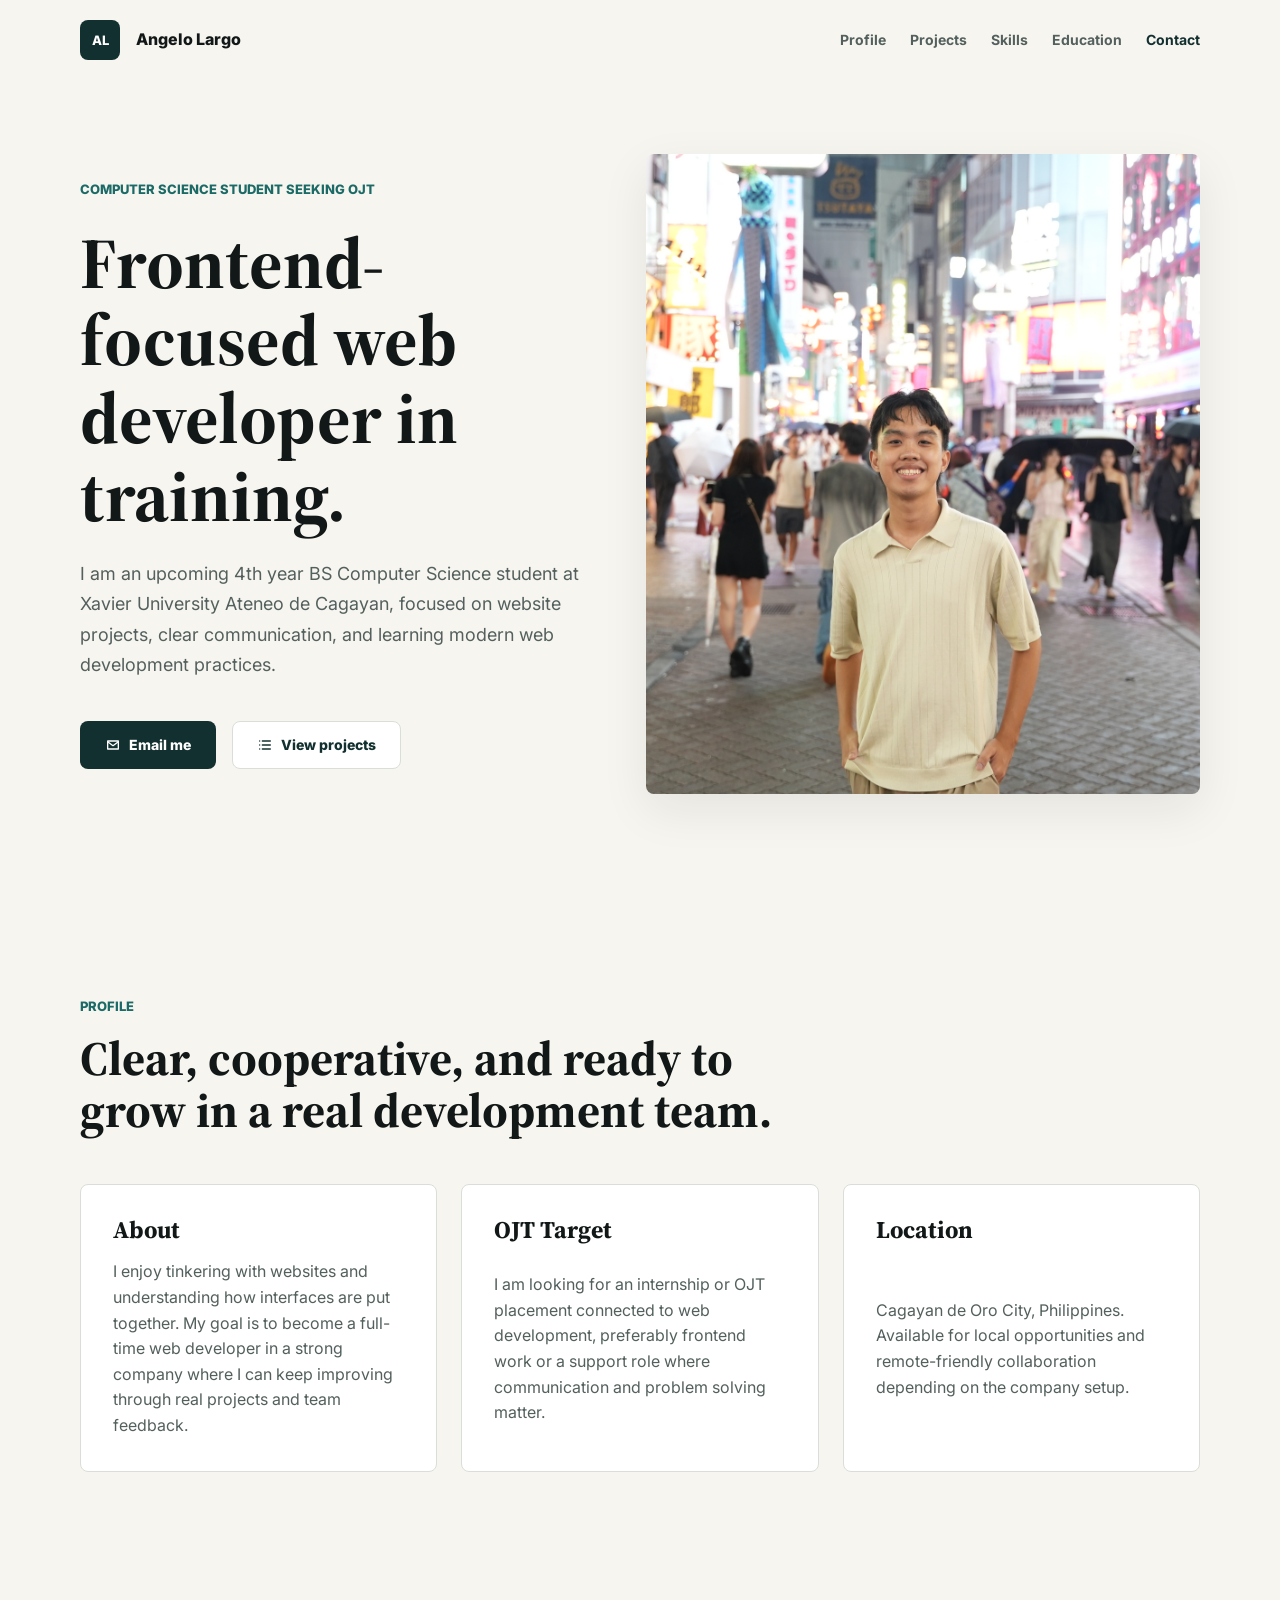
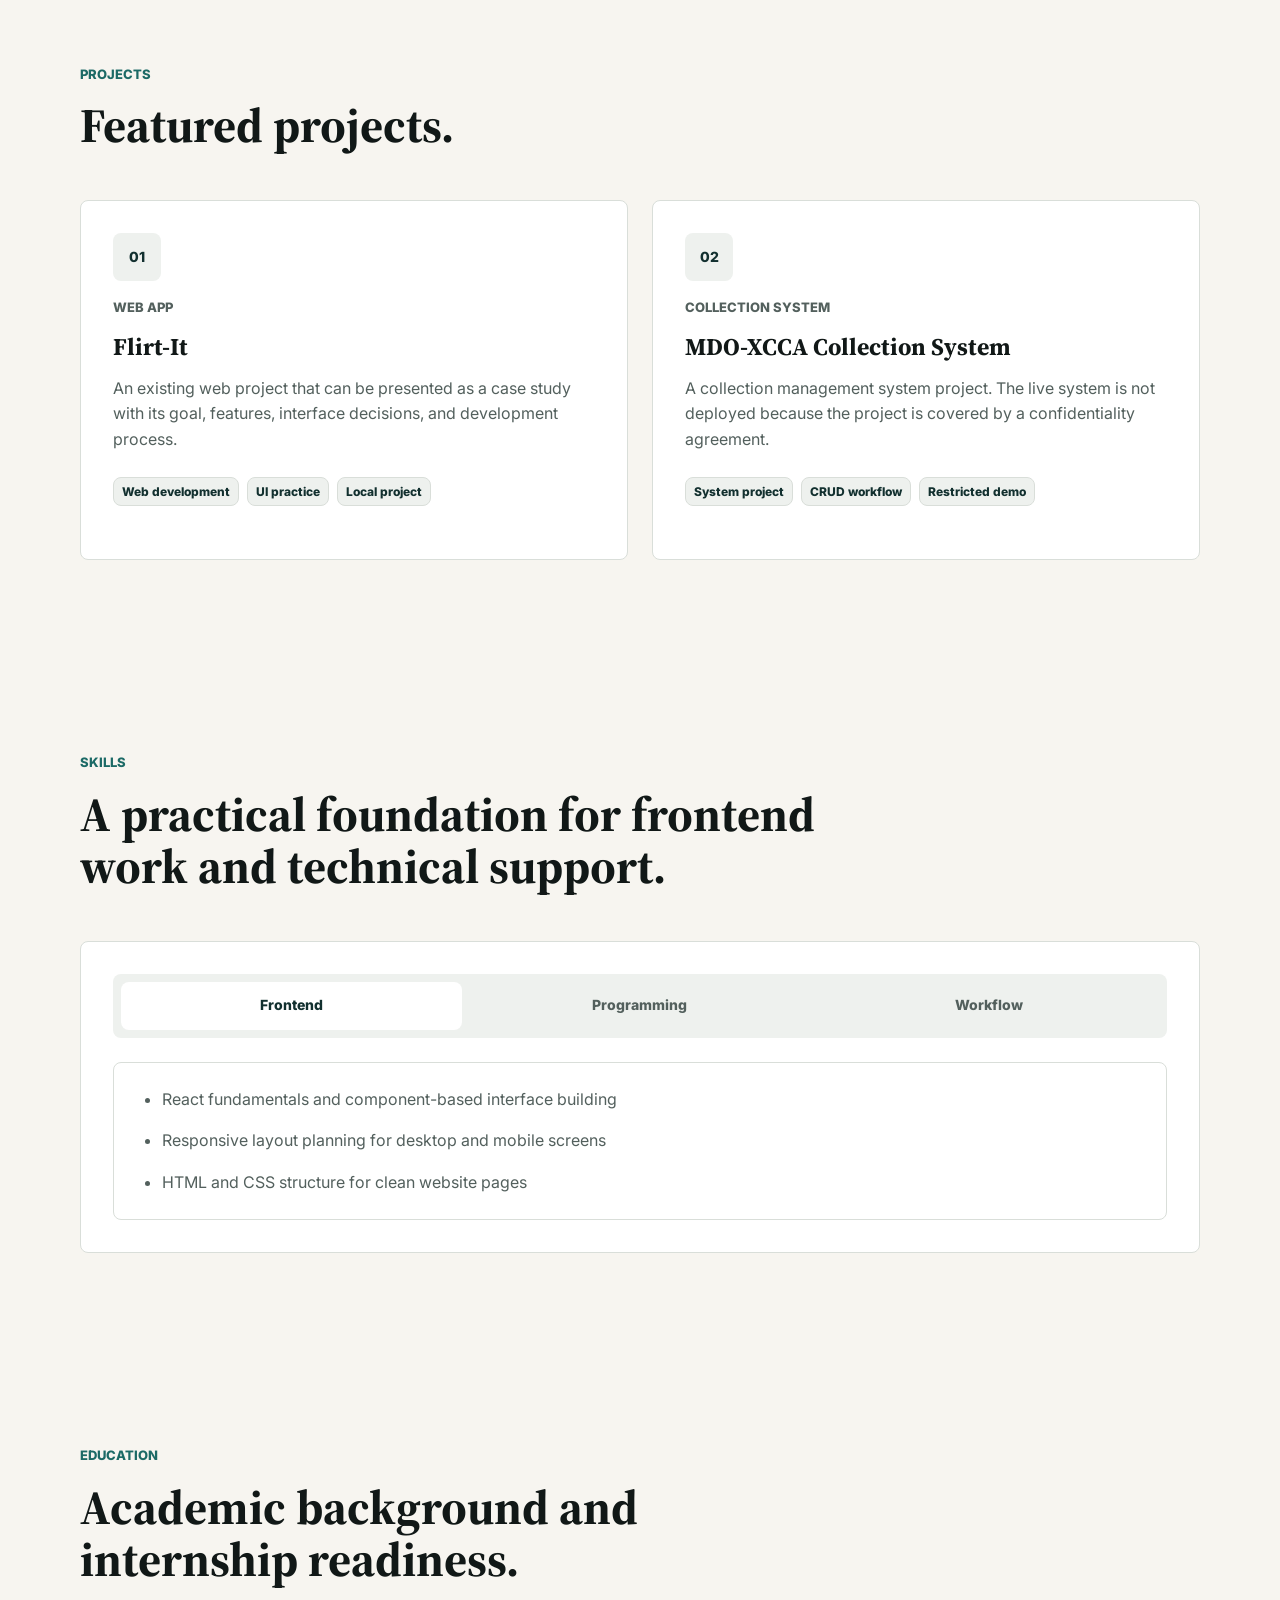
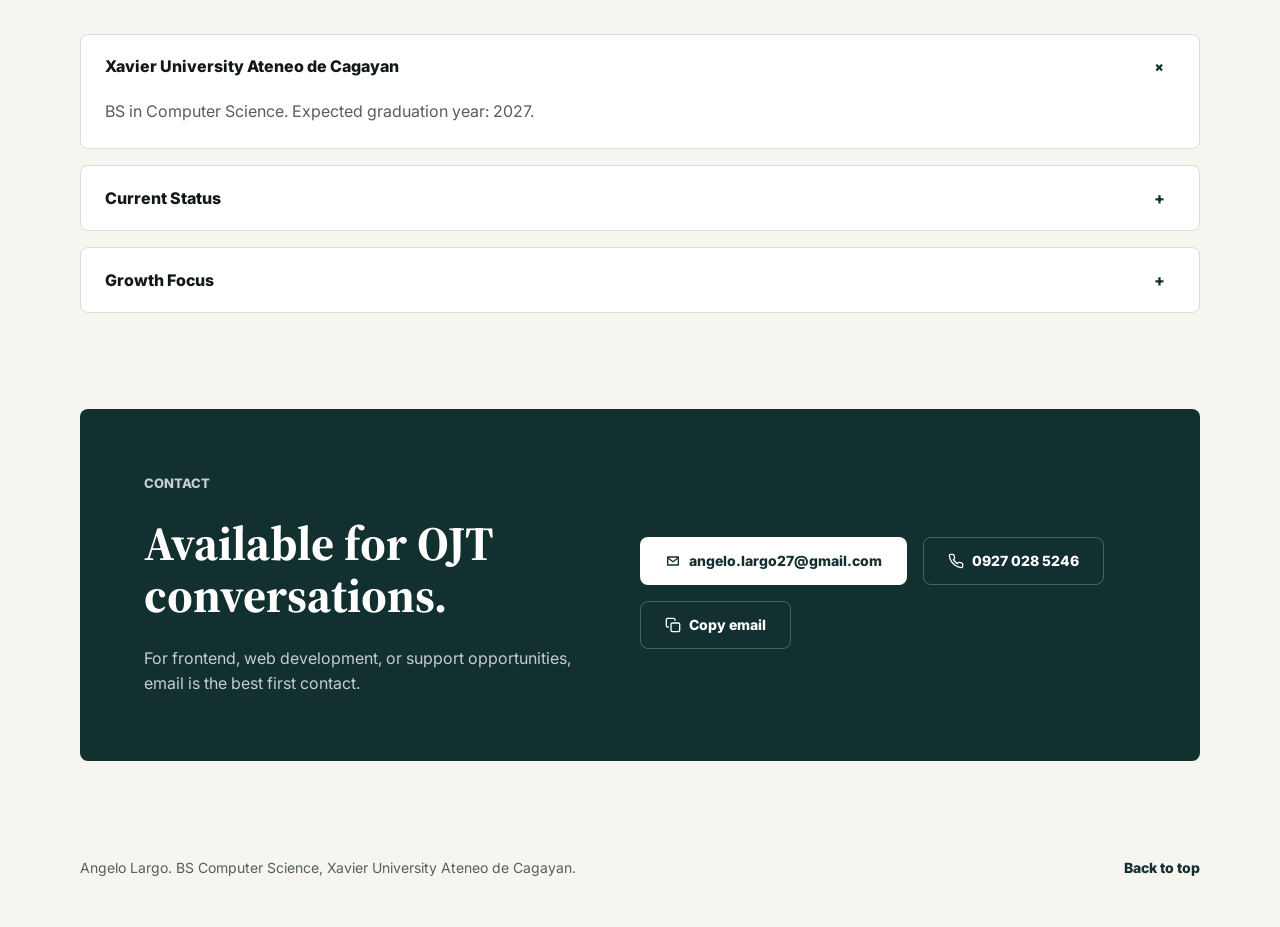
==== index.html @ 5b03a21c "Portfolio Files added" ====
<!DOCTYPE html>
<html lang="en">
<head>
  <meta charset="UTF-8">
  <meta name="viewport" content="width=device-width, initial-scale=1.0">
  <title>Angelo Largo | Frontend Developer Portfolio</title>
  <meta name="description" content="Portfolio of Angelo Largo, a BS Computer Science student seeking OJT opportunities in frontend web development or support.">
  <meta name="theme-color" content="#12302f">
  <meta property="og:title" content="Angelo Largo | Frontend Developer Portfolio">
  <meta property="og:description" content="BS Computer Science student focused on web development, communication, and continuous learning.">
  <meta property="og:type" content="website">
  <meta property="og:image" content="assets/hero-workspace.JPG">
  <link rel="icon" href="assets/favicon.svg" type="image/svg+xml">
  <link rel="preconnect" href="https://fonts.googleapis.com">
  <link rel="preconnect" href="https://fonts.gstatic.com" crossorigin>
  <link href="https://fonts.googleapis.com/css2?family=Inter:wght@400;500;600;700;800&family=Source+Serif+4:wght@600;700&display=swap" rel="stylesheet">
  <link rel="stylesheet" href="styles.css">
</head>
<body>
  <header class="site-header" data-header>
    <a class="brand" href="#top" aria-label="Angelo Largo home">
      <span class="brand-mark" aria-hidden="true">AL</span>
      <span>Angelo Largo</span>
    </a>

    <button class="icon-button menu-button" type="button" aria-label="Open navigation" aria-expanded="false" data-menu-button>
      <span></span>
      <span></span>
    </button>

    <nav class="site-nav" aria-label="Primary navigation" data-nav>
      <a href="#profile">Profile</a>
      <a href="#projects">Projects</a>
      <a href="#skills">Skills</a>
      <a href="#education">Education</a>
      <a class="nav-cta" href="#contact">Contact</a>
    </nav>
  </header>

  <main id="top">
    <section class="hero section">
      <div class="hero-copy">
        <p class="eyebrow">Computer Science student seeking OJT</p>
        <h1>Frontend-focused web developer in training.</h1>
        <p class="hero-lede">I am an upcoming 4th year BS Computer Science student at Xavier University Ateneo de Cagayan, focused on website projects, clear communication, and learning modern web development practices.</p>
        <div class="hero-actions" aria-label="Primary actions">
          <a class="button button-primary" href="mailto:angelo.largo27@gmail.com">
            <svg class="button-icon" aria-hidden="true" viewBox="0 0 24 24">
              <path d="M4 6h16v12H4z"></path>
              <path d="m4 7 8 6 8-6"></path>
            </svg>
            Email me
          </a>
          <a class="button button-secondary" href="#projects">
            <svg class="button-icon" aria-hidden="true" viewBox="0 0 24 24">
              <path d="M8 6h12"></path>
              <path d="M8 12h12"></path>
              <path d="M8 18h12"></path>
              <path d="M4 6h.01"></path>
              <path d="M4 12h.01"></path>
              <path d="M4 18h.01"></path>
            </svg>
            View projects
          </a>
        </div>
      </div>

      <figure class="hero-media">
        <img src="assets/hero-workspace.JPG" alt="Portrait of Angelo Largo in a bright city street setting.">
      </figure>
    </section>

    <section class="section profile-section" id="profile">
      <div class="section-heading">
        <p class="eyebrow">Profile</p>
        <h2>Clear, cooperative, and ready to grow in a real development team.</h2>
      </div>
      <div class="profile-grid">
        <article class="profile-panel">
          <h3>About</h3>
          <p>I enjoy tinkering with websites and understanding how interfaces are put together. My goal is to become a full-time web developer in a strong company where I can keep improving through real projects and team feedback.</p>
        </article>
        <article class="profile-panel">
          <h3>OJT Target</h3>
          <p>I am looking for an internship or OJT placement connected to web development, preferably frontend work or a support role where communication and problem solving matter.</p>
        </article>
        <article class="profile-panel">
          <h3>Location</h3>
          <p>Cagayan de Oro City, Philippines. Available for local opportunities and remote-friendly collaboration depending on the company setup.</p>
        </article>
      </div>
    </section>

    <section class="section work-section" id="projects">
      <div class="section-heading">
        <p class="eyebrow">Projects</p>
        <h2>Featured projects.</h2>
      </div>

      <div class="work-grid">
        <article class="work-card">
          <div class="card-index">01</div>
          <p class="project-type">Web App</p>
          <h3>Flirt-It</h3>
          <p>An existing web project that can be presented as a case study with its goal, features, interface decisions, and development process.</p>
          <ul class="project-tags" aria-label="Technologies used">
            <li>Web development</li>
            <li>UI practice</li>
            <li>Local project</li>
          </ul>
        </article>

        <article class="work-card">
          <div class="card-index">02</div>
          <p class="project-type">Collection System</p>
          <h3>MDO-XCCA Collection System</h3>
          <p>A collection management system project. The live system is not deployed because the project is covered by a confidentiality agreement.</p>
          <ul class="project-tags" aria-label="Technologies used">
            <li>System project</li>
            <li>CRUD workflow</li>
            <li>Restricted demo</li>
          </ul>
        </article>

      </div>
    </section>

    <section class="section skills-section" id="skills">
      <div class="section-heading">
        <p class="eyebrow">Skills</p>
        <h2>A practical foundation for frontend work and technical support.</h2>
      </div>

      <div class="tabs" data-tabs>
        <div class="tab-list" role="tablist" aria-label="Skill categories">
          <button class="tab-button is-active" type="button" role="tab" aria-selected="true" aria-controls="frontend-panel" id="frontend-tab" data-tab="frontend">Frontend</button>
          <button class="tab-button" type="button" role="tab" aria-selected="false" aria-controls="programming-panel" id="programming-tab" data-tab="programming">Programming</button>
          <button class="tab-button" type="button" role="tab" aria-selected="false" aria-controls="workflow-panel" id="workflow-tab" data-tab="workflow">Workflow</button>
        </div>

        <div class="tab-panel is-active" role="tabpanel" id="frontend-panel" aria-labelledby="frontend-tab" data-panel="frontend">
          <ul class="skill-list">
            <li>React fundamentals and component-based interface building</li>
            <li>Responsive layout planning for desktop and mobile screens</li>
            <li>HTML and CSS structure for clean website pages</li>
          </ul>
        </div>

        <div class="tab-panel" role="tabpanel" id="programming-panel" aria-labelledby="programming-tab" data-panel="programming" hidden>
          <ul class="skill-list">
            <li>Python for coursework, logic practice, and problem solving</li>
            <li>Java fundamentals from academic programming work</li>
            <li>Interest in learning current web development tools and patterns</li>
          </ul>
        </div>

        <div class="tab-panel" role="tabpanel" id="workflow-panel" aria-labelledby="workflow-tab" data-panel="workflow" hidden>
          <ul class="skill-list">
            <li>Visual Studio Code as the primary development environment</li>
            <li>Cooperative communication with classmates and teammates</li>
            <li>Support-oriented mindset for asking questions and clarifying issues</li>
          </ul>
        </div>
      </div>
    </section>

    <section class="section education-section" id="education">
      <div class="section-heading">
        <p class="eyebrow">Education</p>
        <h2>Academic background and internship readiness.</h2>
      </div>

      <div class="accordion" data-accordion>
        <article class="accordion-item is-open">
          <button class="accordion-trigger" type="button" aria-expanded="true">
            <span>Xavier University Ateneo de Cagayan</span>
            <span aria-hidden="true">+</span>
          </button>
          <div class="accordion-content">
            <p>BS in Computer Science. Expected graduation year: 2027.</p>
          </div>
        </article>
        <article class="accordion-item">
          <button class="accordion-trigger" type="button" aria-expanded="false">
            <span>Current Status</span>
            <span aria-hidden="true">+</span>
          </button>
          <div class="accordion-content" hidden>
            <p>Upcoming 4th year student preparing for an OJT role related to frontend web development or technical support.</p>
          </div>
        </article>
        <article class="accordion-item">
          <button class="accordion-trigger" type="button" aria-expanded="false">
            <span>Growth Focus</span>
            <span aria-hidden="true">+</span>
          </button>
          <div class="accordion-content" hidden>
            <p>Learning more modern web development practices while strengthening communication, teamwork, and practical problem-solving habits.</p>
          </div>
        </article>
      </div>
    </section>

    <section class="section contact-section" id="contact">
      <div class="contact-copy">
        <p class="eyebrow">Contact</p>
        <h2>Available for OJT conversations.</h2>
        <p>For frontend, web development, or support opportunities, email is the best first contact.</p>
      </div>

      <div class="contact-actions">
        <a class="button button-primary" href="mailto:angelo.largo27@gmail.com">
          <svg class="button-icon" aria-hidden="true" viewBox="0 0 24 24">
            <path d="M4 6h16v12H4z"></path>
            <path d="m4 7 8 6 8-6"></path>
          </svg>
          angelo.largo27@gmail.com
        </a>
        <a class="button button-secondary" href="tel:+639270285246">
          <svg class="button-icon" aria-hidden="true" viewBox="0 0 24 24">
            <path d="M22 16.9v3a2 2 0 0 1-2.2 2 19.8 19.8 0 0 1-8.6-3.1 19.4 19.4 0 0 1-6-6A19.8 19.8 0 0 1 2.1 4.2 2 2 0 0 1 4.1 2h3a2 2 0 0 1 2 1.7c.1 1 .4 1.9.7 2.8a2 2 0 0 1-.4 2.1L8.1 9.9a16 16 0 0 0 6 6l1.3-1.3a2 2 0 0 1 2.1-.4c.9.3 1.8.6 2.8.7a2 2 0 0 1 1.7 2z"></path>
          </svg>
          0927 028 5246
        </a>
        <button class="button button-quiet" type="button" data-copy-email>
          <svg class="button-icon" aria-hidden="true" viewBox="0 0 24 24">
            <rect x="9" y="9" width="13" height="13" rx="2"></rect>
            <path d="M5 15H4a2 2 0 0 1-2-2V4a2 2 0 0 1 2-2h9a2 2 0 0 1 2 2v1"></path>
          </svg>
          Copy email
        </button>
      </div>
    </section>
  </main>

  <footer class="site-footer">
    <p>Angelo Largo. BS Computer Science, Xavier University Ateneo de Cagayan.</p>
    <a href="#top">Back to top</a>
  </footer>

  <script src="script.js"></script>
</body>
</html>
---- styles.css ----
:root {
  --space-1: 8px;
  --space-2: 16px;
  --space-3: 24px;
  --space-4: 32px;
  --space-5: 40px;
  --space-6: 48px;
  --space-7: 56px;
  --space-8: 64px;
  --space-10: 80px;
  --space-12: 96px;

  --font-heading: "Source Serif 4", Georgia, serif;
  --font-body: "Inter", Arial, sans-serif;

  --color-ink: #111817;
  --color-muted: #53605d;
  --color-subtle: #eef1ee;
  --color-surface: #ffffff;
  --color-background: #f7f5f0;
  --color-accent: #1c6a66;
  --color-accent-dark: #12302f;
  --color-line: #d9ded9;
  --color-warm: #c8953f;

  --radius: 8px;
  --shadow: 0 16px 48px rgba(17, 24, 23, 0.08);
  --container: 1120px;
}

* {
  box-sizing: border-box;
}

html {
  scroll-behavior: smooth;
}

body {
  margin: 0;
  color: var(--color-ink);
  background: var(--color-background);
  font-family: var(--font-body);
  font-size: 16px;
  line-height: 1.6;
}

img {
  display: block;
  max-width: 100%;
}

a {
  color: inherit;
  text-decoration: none;
}

button {
  font: inherit;
}

::selection {
  color: var(--color-surface);
  background: var(--color-accent);
}

.site-header {
  position: sticky;
  top: 0;
  z-index: 20;
  display: flex;
  align-items: center;
  justify-content: space-between;
  width: min(100% - var(--space-4), var(--container));
  min-height: var(--space-10);
  margin: 0 auto;
  padding: var(--space-2) 0;
  background: rgba(247, 245, 240, 0.92);
  backdrop-filter: blur(16px);
}

.brand,
.site-nav,
.hero-actions,
.contact-actions {
  display: flex;
  align-items: center;
}

.brand {
  gap: var(--space-2);
  font-weight: 800;
  letter-spacing: 0;
}

.brand-mark {
  display: grid;
  width: var(--space-5);
  height: var(--space-5);
  place-items: center;
  color: var(--color-surface);
  background: var(--color-accent-dark);
  border-radius: var(--radius);
  font-size: 13px;
  font-weight: 800;
}

.site-nav {
  gap: var(--space-3);
  color: var(--color-muted);
  font-size: 14px;
  font-weight: 700;
}

.site-nav a {
  padding: var(--space-1) 0;
  transition: color 160ms ease;
}

.site-nav a:hover,
.site-nav a:focus-visible {
  color: var(--color-ink);
}

.nav-cta {
  color: var(--color-accent-dark);
}

.icon-button {
  display: none;
  width: var(--space-6);
  height: var(--space-6);
  align-items: center;
  justify-content: center;
  padding: 0;
  color: var(--color-ink);
  background: var(--color-surface);
  border: 1px solid var(--color-line);
  border-radius: var(--radius);
  cursor: pointer;
}

.menu-button span {
  position: absolute;
  width: var(--space-3);
  height: 2px;
  background: currentColor;
  transition: transform 160ms ease;
}

.menu-button span:first-child {
  transform: translateY(-4px);
}

.menu-button span:last-child {
  transform: translateY(4px);
}

.menu-button.is-open span:first-child {
  transform: rotate(45deg);
}

.menu-button.is-open span:last-child {
  transform: rotate(-45deg);
}

.section {
  width: min(100% - var(--space-4), var(--container));
  margin: 0 auto;
  padding: var(--space-12) 0;
}

.hero {
  display: grid;
  min-height: calc(100vh - var(--space-10));
  align-items: center;
  grid-template-columns: minmax(0, 0.95fr) minmax(320px, 1.05fr);
  gap: var(--space-8);
  padding-top: var(--space-8);
}

.hero-copy,
.contact-copy {
  display: grid;
  gap: var(--space-3);
}

.eyebrow {
  margin: 0;
  color: var(--color-accent);
  font-size: 13px;
  font-weight: 800;
  letter-spacing: 0;
  text-transform: uppercase;
}

h1,
h2,
h3,
p {
  margin: 0;
}

h1,
h2,
h3 {
  font-family: var(--font-heading);
  line-height: 1.08;
  letter-spacing: 0;
}

h1 {
  max-width: 720px;
  font-size: 72px;
}

h2 {
  max-width: 760px;
  font-size: 48px;
}

h3 {
  font-size: 24px;
}

.hero-lede,
.section-heading p + h2 + p,
.contact-copy p {
  color: var(--color-muted);
}

.hero-lede {
  max-width: 640px;
  font-size: 18px;
  line-height: 1.7;
}

.hero-actions,
.contact-actions {
  flex-wrap: wrap;
  gap: var(--space-2);
  padding-top: var(--space-2);
}

.button {
  position: relative;
  display: inline-flex;
  min-height: var(--space-6);
  align-items: center;
  justify-content: center;
  gap: var(--space-1);
  padding: var(--space-1) var(--space-3);
  border: 1px solid transparent;
  border-radius: var(--radius);
  font-size: 14px;
  font-weight: 800;
  line-height: 1;
  text-align: center;
  white-space: normal;
  cursor: pointer;
  transition: background 160ms ease, border-color 160ms ease, color 160ms ease, transform 160ms ease;
}

.button-icon {
  width: var(--space-2);
  height: var(--space-2);
  flex: 0 0 auto;
  fill: none;
  stroke: currentColor;
  stroke-linecap: round;
  stroke-linejoin: round;
  stroke-width: 2;
}

.button:hover,
.button:focus-visible {
  transform: translateY(-2px);
}

.button-primary {
  color: var(--color-surface);
  background: var(--color-accent-dark);
}

.button-secondary {
  color: var(--color-accent-dark);
  background: var(--color-surface);
  border-color: var(--color-line);
}

.button-quiet {
  color: var(--color-accent-dark);
  background: transparent;
  border-color: var(--color-line);
}

.button.is-loading {
  color: transparent;
  pointer-events: none;
}

.button.is-loading::after {
  position: absolute;
  width: var(--space-2);
  height: var(--space-2);
  content: "";
  border: 2px solid rgba(18, 48, 47, 0.24);
  border-top-color: var(--color-accent-dark);
  border-radius: 50%;
  animation: spin 700ms linear infinite;
}

.hero-media {
  margin: 0;
  overflow: hidden;
  border-radius: var(--radius);
  box-shadow: var(--shadow);
}

.hero-media img {
  width: 100%;
  height: min(640px, 72vh);
  object-fit: cover;
  object-position: center center;
}

.section-heading {
  display: grid;
  gap: var(--space-2);
  margin-bottom: var(--space-6);
}

.profile-grid,
.work-grid {
  display: grid;
  gap: var(--space-3);
}

.profile-grid {
  grid-template-columns: repeat(3, minmax(0, 1fr));
}

.work-grid {
  grid-template-columns: repeat(2, minmax(0, 1fr));
}

.profile-panel,
.work-card {
  display: grid;
  gap: var(--space-2);
  background: var(--color-surface);
  border: 1px solid var(--color-line);
  border-radius: var(--radius);
}

.profile-panel {
  padding: var(--space-4);
}

.profile-panel p,
.work-card p,
.accordion-content p,
.skill-list {
  color: var(--color-muted);
}

.work-card {
  min-height: 360px;
  align-content: start;
  overflow: hidden;
  padding: var(--space-4);
}

.work-card a,
.project-note {
  align-self: end;
  width: fit-content;
  margin-top: var(--space-2);
  color: var(--color-accent-dark);
  font-size: 14px;
  font-weight: 800;
}

.project-note {
  color: var(--color-muted);
}

.project-type {
  color: var(--color-accent);
  font-size: 13px;
  font-weight: 800;
  letter-spacing: 0;
  text-transform: uppercase;
}

.project-tags {
  display: flex;
  flex-wrap: wrap;
  gap: var(--space-1);
  margin-top: var(--space-1);
  padding: 0;
  list-style: none;
}

.project-tags li {
  padding: 4px var(--space-1);
  color: var(--color-accent-dark);
  background: var(--color-subtle);
  border: 1px solid var(--color-line);
  border-radius: var(--radius);
  font-size: 12px;
  font-weight: 800;
}

.card-index {
  width: var(--space-6);
  height: var(--space-6);
  display: grid;
  place-items: center;
  color: var(--color-accent-dark);
  background: var(--color-subtle);
  border-radius: var(--radius);
  font-size: 14px;
  font-weight: 800;
}

.tabs {
  display: grid;
  gap: var(--space-3);
  padding: var(--space-4);
  background: var(--color-surface);
  border: 1px solid var(--color-line);
  border-radius: var(--radius);
}

.tab-list {
  display: grid;
  grid-template-columns: repeat(3, 1fr);
  gap: var(--space-1);
  padding: var(--space-1);
  background: var(--color-subtle);
  border-radius: var(--radius);
}

.tab-button {
  min-height: var(--space-6);
  padding: var(--space-1) var(--space-2);
  color: var(--color-muted);
  background: transparent;
  border: 0;
  border-radius: var(--radius);
  font-size: 14px;
  font-weight: 800;
  cursor: pointer;
}

.tab-button.is-active {
  color: var(--color-accent-dark);
  background: var(--color-surface);
}

.tab-panel {
  padding: var(--space-3);
  border: 1px solid var(--color-line);
  border-radius: var(--radius);
}

.skill-list {
  display: grid;
  gap: var(--space-2);
  margin: 0;
  padding-left: var(--space-3);
}

.accordion {
  display: grid;
  gap: var(--space-2);
}

.accordion-item {
  background: var(--color-surface);
  border: 1px solid var(--color-line);
  border-radius: var(--radius);
  overflow: hidden;
}

.accordion-trigger {
  display: flex;
  width: 100%;
  min-height: var(--space-8);
  align-items: center;
  justify-content: space-between;
  gap: var(--space-3);
  padding: var(--space-2) var(--space-3);
  color: var(--color-ink);
  background: transparent;
  border: 0;
  font-weight: 800;
  text-align: left;
  cursor: pointer;
}

.accordion-trigger span:last-child {
  display: grid;
  width: var(--space-4);
  height: var(--space-4);
  flex: 0 0 auto;
  place-items: center;
  color: var(--color-accent-dark);
  transition: transform 160ms ease;
}

.accordion-item.is-open .accordion-trigger span:last-child {
  transform: rotate(45deg);
}

.accordion-content {
  padding: 0 var(--space-3) var(--space-3);
}

.contact-section {
  display: grid;
  grid-template-columns: minmax(0, 0.95fr) minmax(320px, 1.05fr);
  gap: var(--space-6);
  align-items: center;
  padding: var(--space-8);
  margin-bottom: var(--space-8);
  color: var(--color-surface);
  background: var(--color-accent-dark);
  border-radius: var(--radius);
}

.contact-section .eyebrow,
.contact-section p {
  color: rgba(255, 255, 255, 0.76);
}

.contact-section .button-primary {
  color: var(--color-accent-dark);
  background: var(--color-surface);
}

.contact-section .button-secondary,
.contact-section .button-quiet {
  color: var(--color-surface);
  background: transparent;
  border-color: rgba(255, 255, 255, 0.24);
}

.contact-section .button.is-loading::after {
  border-color: rgba(255, 255, 255, 0.28);
  border-top-color: var(--color-surface);
}

.site-footer {
  display: flex;
  width: min(100% - var(--space-4), var(--container));
  align-items: center;
  justify-content: space-between;
  gap: var(--space-3);
  margin: 0 auto;
  padding: var(--space-4) 0 var(--space-6);
  color: var(--color-muted);
  font-size: 14px;
}

.site-footer a {
  color: var(--color-accent-dark);
  font-weight: 800;
}

@keyframes spin {
  to {
    transform: rotate(360deg);
  }
}

@media (max-width: 880px) {
  .icon-button {
    display: inline-flex;
    position: relative;
  }

  .site-nav {
    position: absolute;
    top: var(--space-10);
    right: 0;
    display: none;
    width: min(320px, calc(100vw - var(--space-4)));
    align-items: stretch;
    flex-direction: column;
    gap: 0;
    padding: var(--space-2);
    background: var(--color-surface);
    border: 1px solid var(--color-line);
    border-radius: var(--radius);
    box-shadow: var(--shadow);
  }

  .site-nav.is-open {
    display: flex;
  }

  .site-nav a {
    padding: var(--space-2);
  }

  .hero,
  .contact-section {
    grid-template-columns: 1fr;
  }

  .hero {
    gap: var(--space-5);
    min-height: auto;
  }

  .hero-media {
    order: -1;
  }

  .profile-grid,
  .work-grid {
    grid-template-columns: 1fr;
  }

  .work-card {
    min-height: 240px;
  }

  h1 {
    font-size: 64px;
  }

  h2 {
    font-size: 40px;
  }
}

@media (max-width: 560px) {
  .section {
    width: min(100% - var(--space-3), var(--container));
    padding: var(--space-8) 0;
  }

  .site-header,
  .site-footer {
    width: min(100% - var(--space-3), var(--container));
  }

  .hero {
    padding-top: var(--space-4);
  }

  h1 {
    font-size: 40px;
  }

  h2 {
    font-size: 32px;
  }

  .tab-list {
    grid-template-columns: 1fr;
  }

  .contact-section {
    padding: var(--space-4);
    margin-bottom: var(--space-4);
  }

  .contact-actions,
  .hero-actions {
    align-items: stretch;
    flex-direction: column;
  }

  .button {
    width: 100%;
  }

  .site-footer {
    align-items: flex-start;
    flex-direction: column;
  }
}
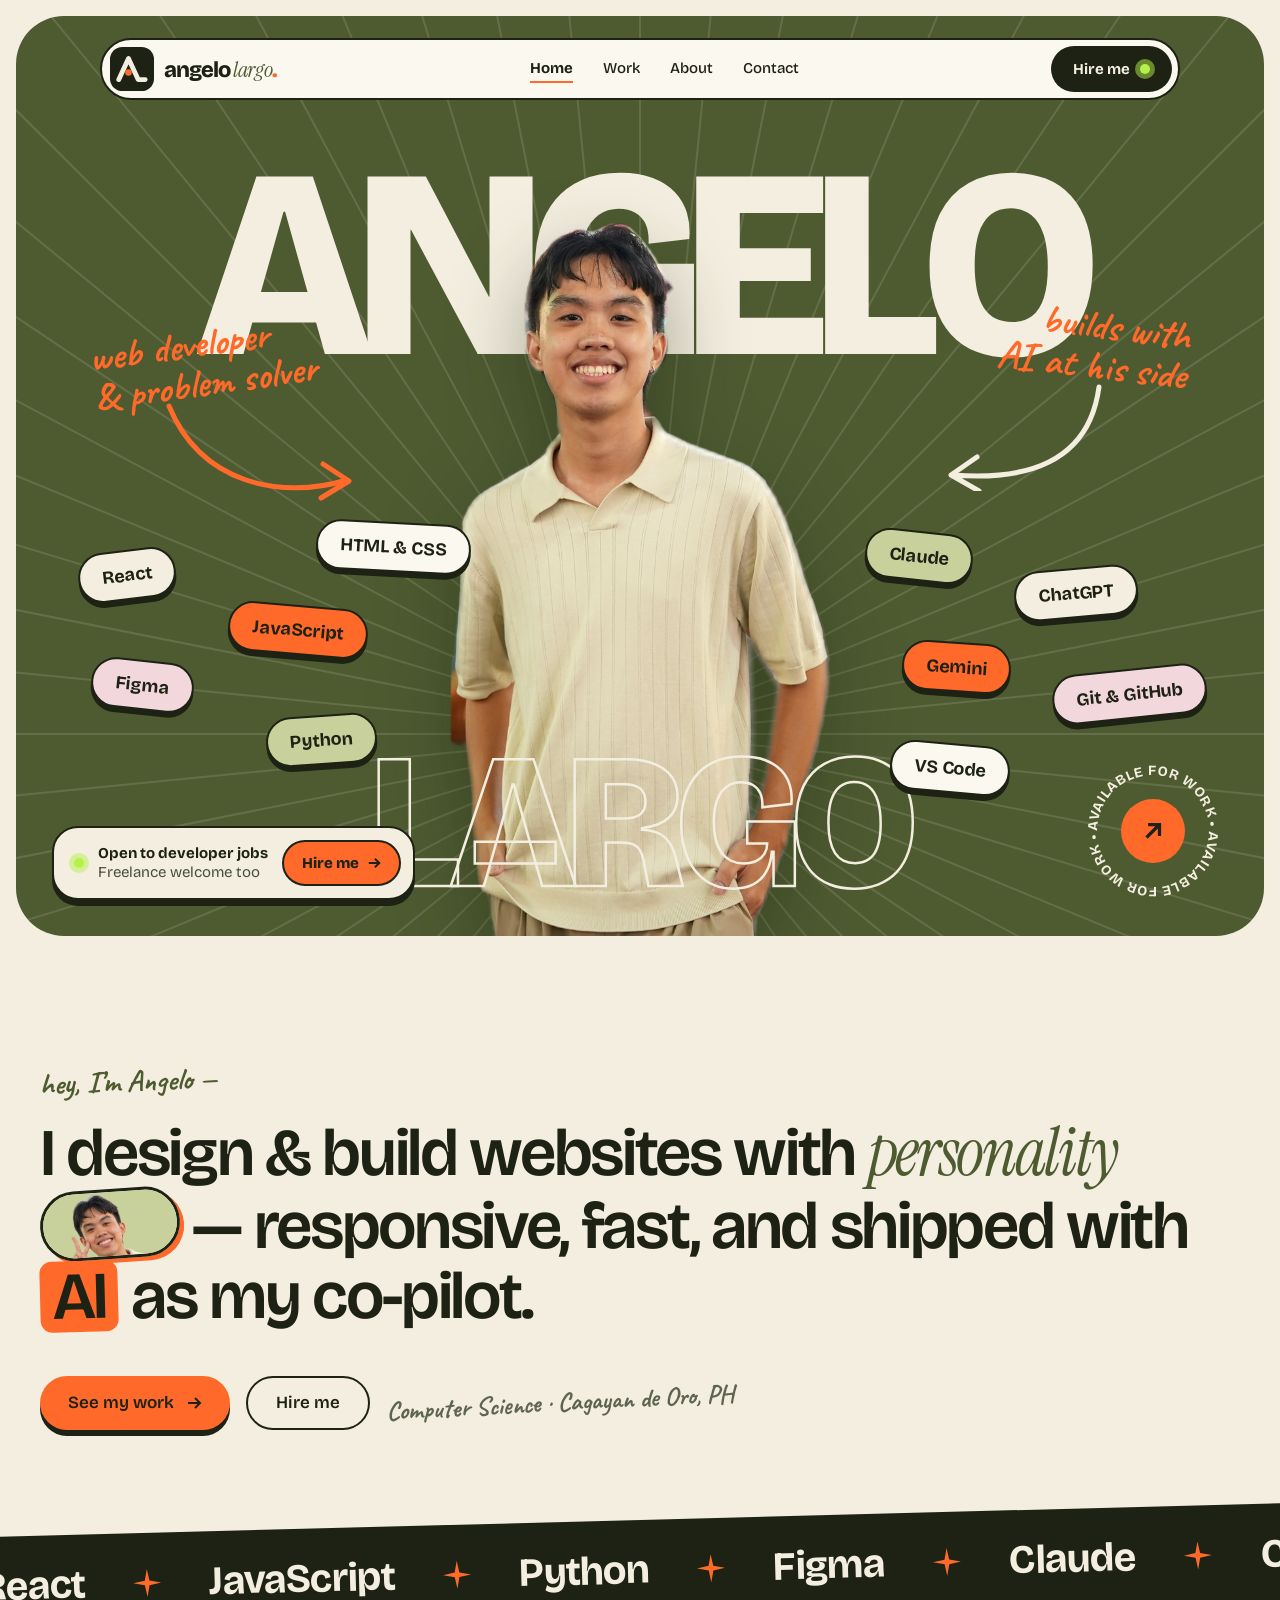
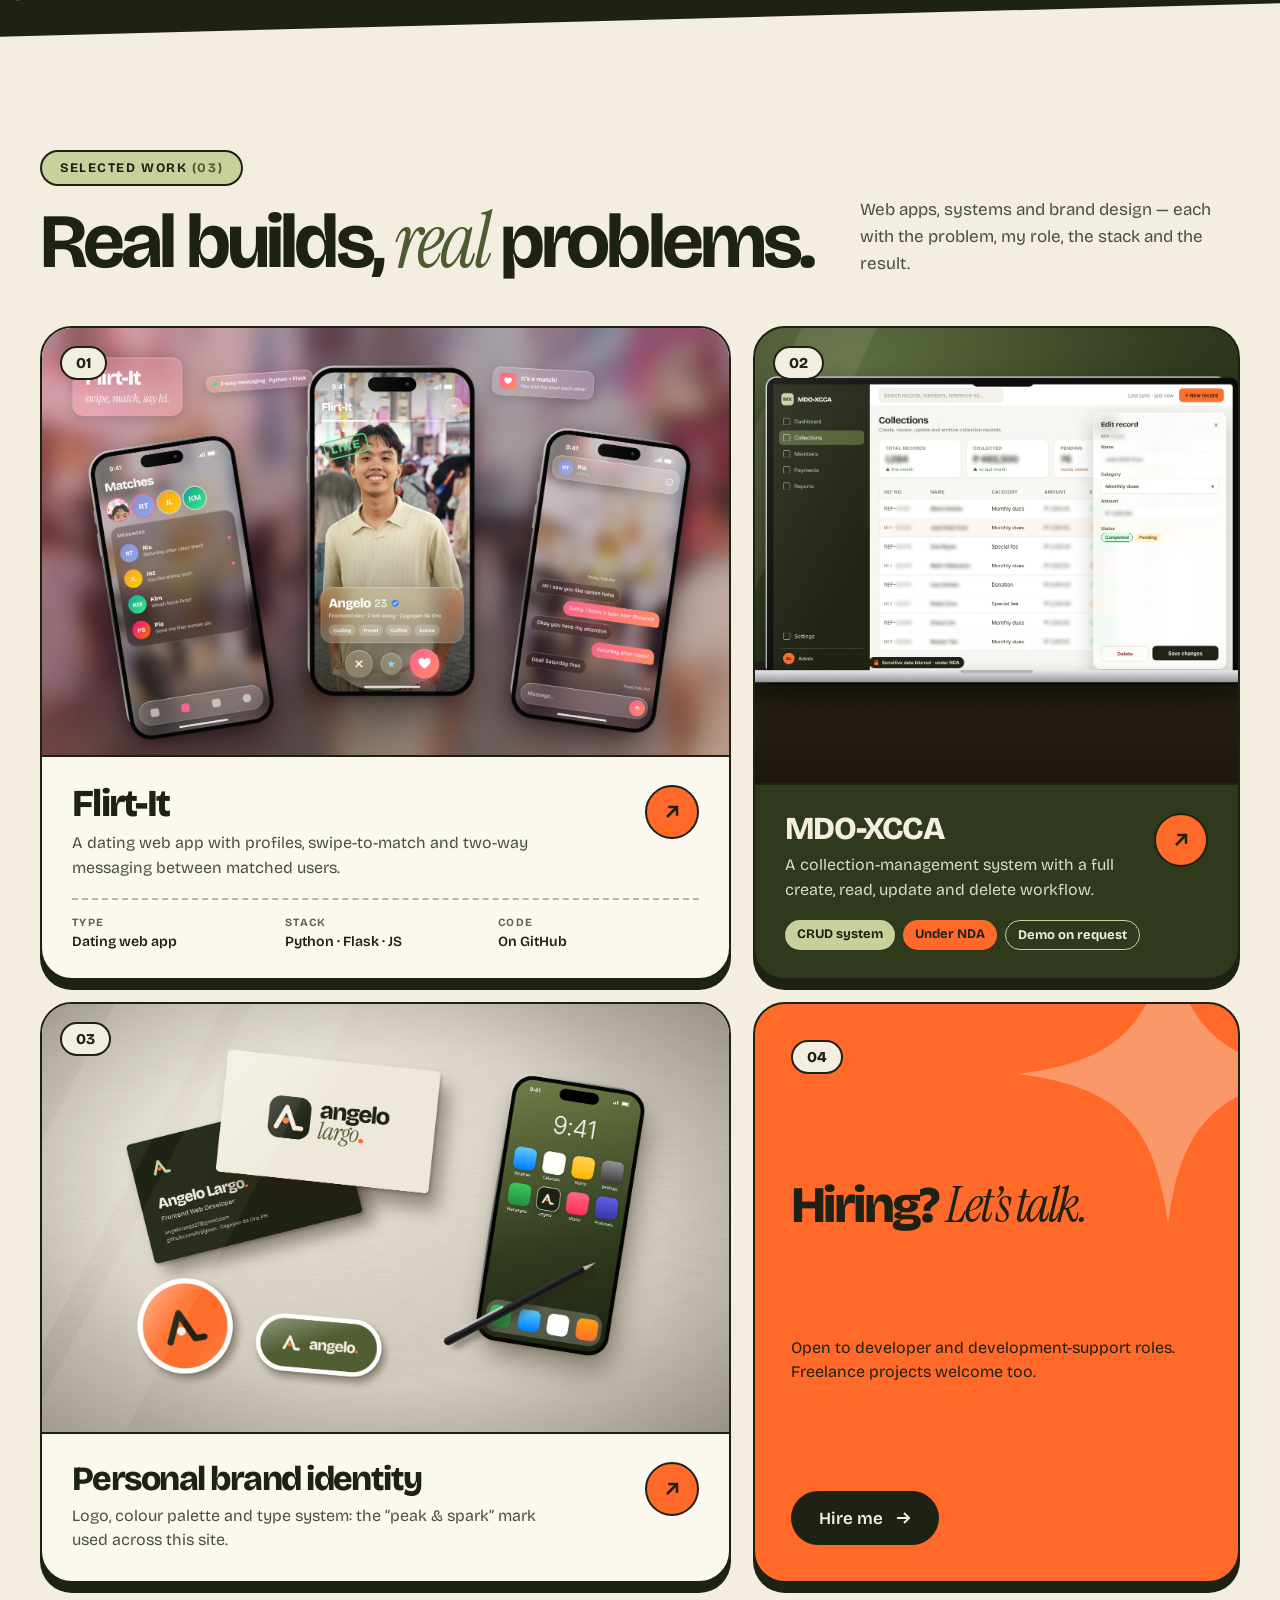
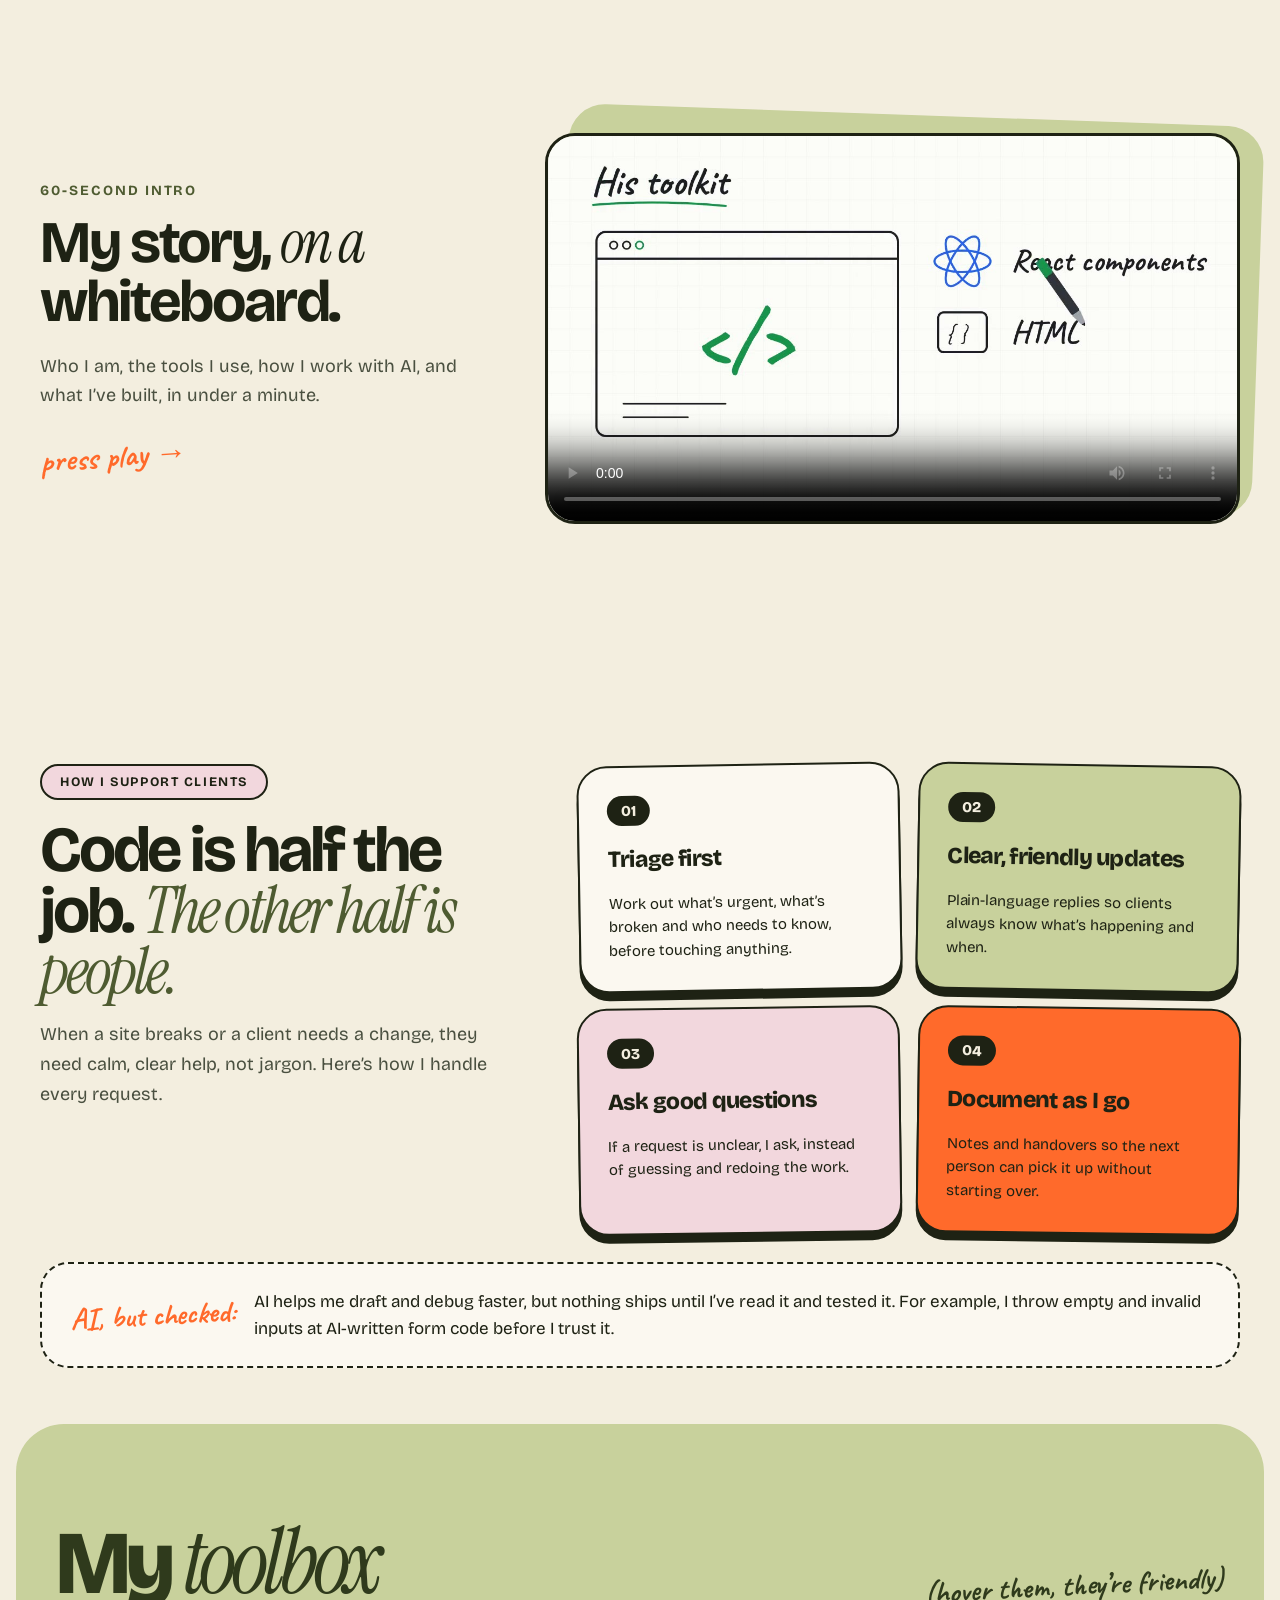
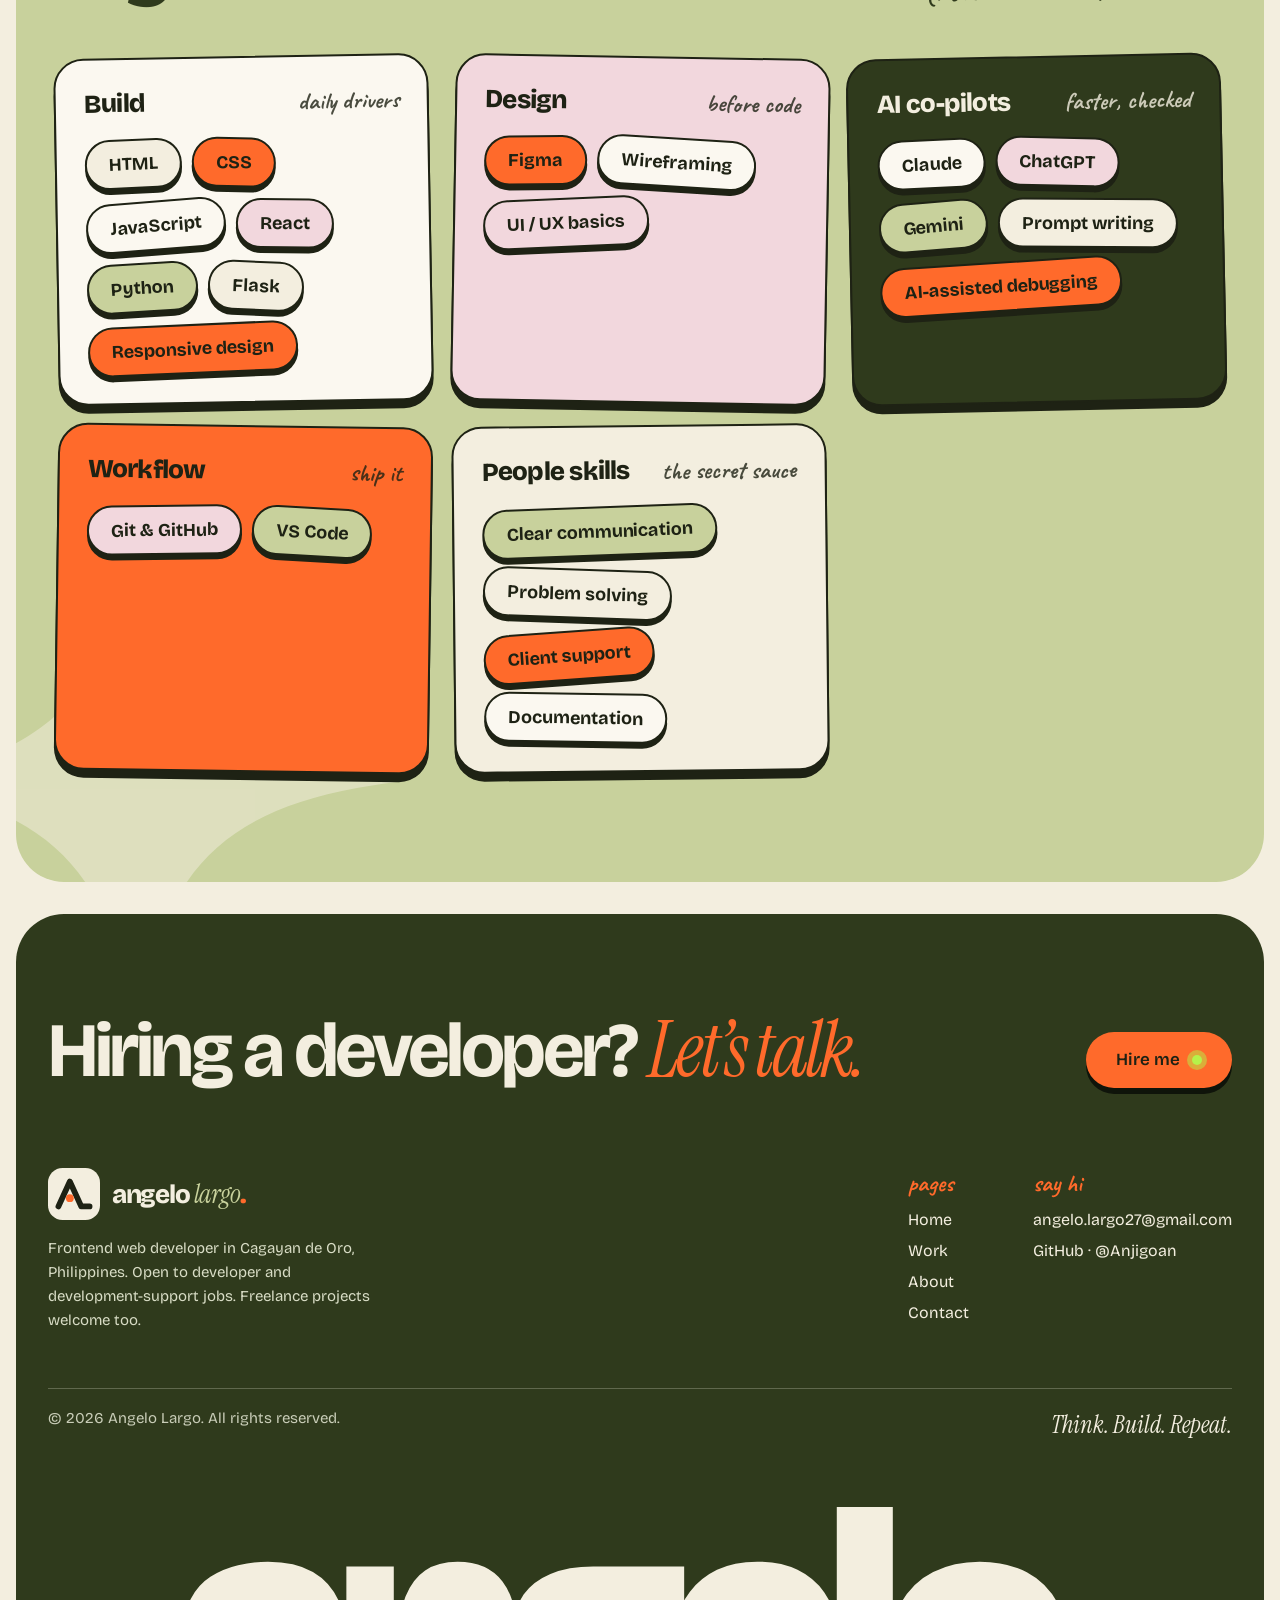
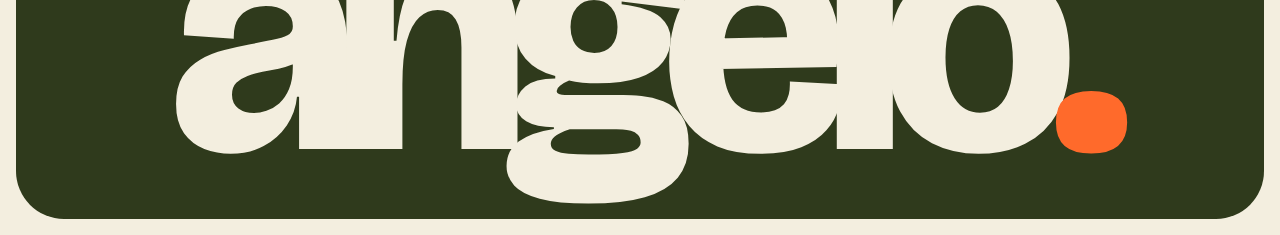
==== commit feebcabf: "Redesign portfolio as a four-page branded site Replace the single-page site with Home, Work, About a" ====
--- a/index.html
+++ b/index.html
@@ -3,240 +3,350 @@
 <head>
   <meta charset="UTF-8">
   <meta name="viewport" content="width=device-width, initial-scale=1.0">
-  <title>Angelo Largo | Frontend Developer Portfolio</title>
-  <meta name="description" content="Portfolio of Angelo Largo, a BS Computer Science student seeking OJT opportunities in frontend web development or support.">
-  <meta name="theme-color" content="#12302f">
-  <meta property="og:title" content="Angelo Largo | Frontend Developer Portfolio">
-  <meta property="og:description" content="BS Computer Science student focused on web development, communication, and continuous learning.">
+  <title>Angelo Largo | Frontend Web Developer</title>
+  <meta name="description" content="Angelo Largo is a frontend web developer in Cagayan de Oro, Philippines, open to developer and development-support jobs. Freelance projects welcome too.">
+  <meta name="theme-color" content="#4e5b31">
+  <meta property="og:title" content="Angelo Largo | Frontend Web Developer">
+  <meta property="og:description" content="Angelo Largo is a frontend web developer in Cagayan de Oro, Philippines, open to developer and development-support jobs. Freelance projects welcome too.">
   <meta property="og:type" content="website">
-  <meta property="og:image" content="assets/hero-workspace.JPG">
+  <meta property="og:image" content="assets/project-brand.jpg">
   <link rel="icon" href="assets/favicon.svg" type="image/svg+xml">
   <link rel="preconnect" href="https://fonts.googleapis.com">
   <link rel="preconnect" href="https://fonts.gstatic.com" crossorigin>
-  <link href="https://fonts.googleapis.com/css2?family=Inter:wght@400;500;600;700;800&family=Source+Serif+4:wght@600;700&display=swap" rel="stylesheet">
+  <link href="https://fonts.googleapis.com/css2?family=Bricolage+Grotesque:opsz,wght@12..96,300..800&amp;family=Instrument+Serif:ital@0;1&amp;family=Caveat:wght@600;700&amp;display=swap" rel="stylesheet">
   <link rel="stylesheet" href="styles.css">
 </head>
-<body>
-  <header class="site-header" data-header>
-    <a class="brand" href="#top" aria-label="Angelo Largo home">
-      <span class="brand-mark" aria-hidden="true">AL</span>
-      <span>Angelo Largo</span>
-    </a>
-
-    <button class="icon-button menu-button" type="button" aria-label="Open navigation" aria-expanded="false" data-menu-button>
-      <span></span>
-      <span></span>
-    </button>
-
-    <nav class="site-nav" aria-label="Primary navigation" data-nav>
-      <a href="#profile">Profile</a>
-      <a href="#projects">Projects</a>
-      <a href="#skills">Skills</a>
-      <a href="#education">Education</a>
-      <a class="nav-cta" href="#contact">Contact</a>
+<body class="page-home">
+  <div class="page" data-cursor-area>
+  <div class="cursor-ring" data-cursor-ring aria-hidden="true"></div>
+  <div class="cursor-pill" data-cursor-pill aria-hidden="true">Say hello!</div>
+
+  <section class="inset">
+    <div class="hero-box">
+      <svg class="hero-rays" aria-hidden="true" width="2400" height="2400" viewBox="-1200 -1200 2400 2400"><line x1="0" y1="0" x2="1200.0" y2="0.0" stroke="rgba(243,238,223,.13)" stroke-width="2"></line><line x1="0" y1="0" x2="1194.2" y2="117.6" stroke="rgba(243,238,223,.13)" stroke-width="2"></line><line x1="0" y1="0" x2="1176.9" y2="234.1" stroke="rgba(243,238,223,.13)" stroke-width="2"></line><line x1="0" y1="0" x2="1148.3" y2="348.3" stroke="rgba(243,238,223,.13)" stroke-width="2"></line><line x1="0" y1="0" x2="1108.7" y2="459.2" stroke="rgba(243,238,223,.13)" stroke-width="2"></line><line x1="0" y1="0" x2="1058.3" y2="565.7" stroke="rgba(243,238,223,.13)" stroke-width="2"></line><line x1="0" y1="0" x2="997.8" y2="666.7" stroke="rgba(243,238,223,.13)" stroke-width="2"></line><line x1="0" y1="0" x2="927.6" y2="761.3" stroke="rgba(243,238,223,.13)" stroke-width="2"></line><line x1="0" y1="0" x2="848.5" y2="848.5" stroke="rgba(243,238,223,.13)" stroke-width="2"></line><line x1="0" y1="0" x2="761.3" y2="927.6" stroke="rgba(243,238,223,.13)" stroke-width="2"></line><line x1="0" y1="0" x2="666.7" y2="997.8" stroke="rgba(243,238,223,.13)" stroke-width="2"></line><line x1="0" y1="0" x2="565.7" y2="1058.3" stroke="rgba(243,238,223,.13)" stroke-width="2"></line><line x1="0" y1="0" x2="459.2" y2="1108.7" stroke="rgba(243,238,223,.13)" stroke-width="2"></line><line x1="0" y1="0" x2="348.3" y2="1148.3" stroke="rgba(243,238,223,.13)" stroke-width="2"></line><line x1="0" y1="0" x2="234.1" y2="1176.9" stroke="rgba(243,238,223,.13)" stroke-width="2"></line><line x1="0" y1="0" x2="117.6" y2="1194.2" stroke="rgba(243,238,223,.13)" stroke-width="2"></line><line x1="0" y1="0" x2="0.0" y2="1200.0" stroke="rgba(243,238,223,.13)" stroke-width="2"></line><line x1="0" y1="0" x2="-117.6" y2="1194.2" stroke="rgba(243,238,223,.13)" stroke-width="2"></line><line x1="0" y1="0" x2="-234.1" y2="1176.9" stroke="rgba(243,238,223,.13)" stroke-width="2"></line><line x1="0" y1="0" x2="-348.3" y2="1148.3" stroke="rgba(243,238,223,.13)" stroke-width="2"></line><line x1="0" y1="0" x2="-459.2" y2="1108.7" stroke="rgba(243,238,223,.13)" stroke-width="2"></line><line x1="0" y1="0" x2="-565.7" y2="1058.3" stroke="rgba(243,238,223,.13)" stroke-width="2"></line><line x1="0" y1="0" x2="-666.7" y2="997.8" stroke="rgba(243,238,223,.13)" stroke-width="2"></line><line x1="0" y1="0" x2="-761.3" y2="927.6" stroke="rgba(243,238,223,.13)" stroke-width="2"></line><line x1="0" y1="0" x2="-848.5" y2="848.5" stroke="rgba(243,238,223,.13)" stroke-width="2"></line><line x1="0" y1="0" x2="-927.6" y2="761.3" stroke="rgba(243,238,223,.13)" stroke-width="2"></line><line x1="0" y1="0" x2="-997.8" y2="666.7" stroke="rgba(243,238,223,.13)" stroke-width="2"></line><line x1="0" y1="0" x2="-1058.3" y2="565.7" stroke="rgba(243,238,223,.13)" stroke-width="2"></line><line x1="0" y1="0" x2="-1108.7" y2="459.2" stroke="rgba(243,238,223,.13)" stroke-width="2"></line><line x1="0" y1="0" x2="-1148.3" y2="348.3" stroke="rgba(243,238,223,.13)" stroke-width="2"></line><line x1="0" y1="0" x2="-1176.9" y2="234.1" stroke="rgba(243,238,223,.13)" stroke-width="2"></line><line x1="0" y1="0" x2="-1194.2" y2="117.6" stroke="rgba(243,238,223,.13)" stroke-width="2"></line><line x1="0" y1="0" x2="-1200.0" y2="0.0" stroke="rgba(243,238,223,.13)" stroke-width="2"></line><line x1="0" y1="0" x2="-1194.2" y2="-117.6" stroke="rgba(243,238,223,.13)" stroke-width="2"></line><line x1="0" y1="0" x2="-1176.9" y2="-234.1" stroke="rgba(243,238,223,.13)" stroke-width="2"></line><line x1="0" y1="0" x2="-1148.3" y2="-348.3" stroke="rgba(243,238,223,.13)" stroke-width="2"></line><line x1="0" y1="0" x2="-1108.7" y2="-459.2" stroke="rgba(243,238,223,.13)" stroke-width="2"></line><line x1="0" y1="0" x2="-1058.3" y2="-565.7" stroke="rgba(243,238,223,.13)" stroke-width="2"></line><line x1="0" y1="0" x2="-997.8" y2="-666.7" stroke="rgba(243,238,223,.13)" stroke-width="2"></line><line x1="0" y1="0" x2="-927.6" y2="-761.3" stroke="rgba(243,238,223,.13)" stroke-width="2"></line><line x1="0" y1="0" x2="-848.5" y2="-848.5" stroke="rgba(243,238,223,.13)" stroke-width="2"></line><line x1="0" y1="0" x2="-761.3" y2="-927.6" stroke="rgba(243,238,223,.13)" stroke-width="2"></line><line x1="0" y1="0" x2="-666.7" y2="-997.8" stroke="rgba(243,238,223,.13)" stroke-width="2"></line><line x1="0" y1="0" x2="-565.7" y2="-1058.3" stroke="rgba(243,238,223,.13)" stroke-width="2"></line><line x1="0" y1="0" x2="-459.2" y2="-1108.7" stroke="rgba(243,238,223,.13)" stroke-width="2"></line><line x1="0" y1="0" x2="-348.3" y2="-1148.3" stroke="rgba(243,238,223,.13)" stroke-width="2"></line><line x1="0" y1="0" x2="-234.1" y2="-1176.9" stroke="rgba(243,238,223,.13)" stroke-width="2"></line><line x1="0" y1="0" x2="-117.6" y2="-1194.2" stroke="rgba(243,238,223,.13)" stroke-width="2"></line><line x1="0" y1="0" x2="-0.0" y2="-1200.0" stroke="rgba(243,238,223,.13)" stroke-width="2"></line><line x1="0" y1="0" x2="117.6" y2="-1194.2" stroke="rgba(243,238,223,.13)" stroke-width="2"></line><line x1="0" y1="0" x2="234.1" y2="-1176.9" stroke="rgba(243,238,223,.13)" stroke-width="2"></line><line x1="0" y1="0" x2="348.3" y2="-1148.3" stroke="rgba(243,238,223,.13)" stroke-width="2"></line><line x1="0" y1="0" x2="459.2" y2="-1108.7" stroke="rgba(243,238,223,.13)" stroke-width="2"></line><line x1="0" y1="0" x2="565.7" y2="-1058.3" stroke="rgba(243,238,223,.13)" stroke-width="2"></line><line x1="0" y1="0" x2="666.7" y2="-997.8" stroke="rgba(243,238,223,.13)" stroke-width="2"></line><line x1="0" y1="0" x2="761.3" y2="-927.6" stroke="rgba(243,238,223,.13)" stroke-width="2"></line><line x1="0" y1="0" x2="848.5" y2="-848.5" stroke="rgba(243,238,223,.13)" stroke-width="2"></line><line x1="0" y1="0" x2="927.6" y2="-761.3" stroke="rgba(243,238,223,.13)" stroke-width="2"></line><line x1="0" y1="0" x2="997.8" y2="-666.7" stroke="rgba(243,238,223,.13)" stroke-width="2"></line><line x1="0" y1="0" x2="1058.3" y2="-565.7" stroke="rgba(243,238,223,.13)" stroke-width="2"></line><line x1="0" y1="0" x2="1108.7" y2="-459.2" stroke="rgba(243,238,223,.13)" stroke-width="2"></line><line x1="0" y1="0" x2="1148.3" y2="-348.3" stroke="rgba(243,238,223,.13)" stroke-width="2"></line><line x1="0" y1="0" x2="1176.9" y2="-234.1" stroke="rgba(243,238,223,.13)" stroke-width="2"></line><line x1="0" y1="0" x2="1194.2" y2="-117.6" stroke="rgba(243,238,223,.13)" stroke-width="2"></line></svg>
+
+  <header class="site-header">
+    <div class="nav-bar">
+      <a class="brand" href="index.html" aria-label="Angelo Largo, home">
+        <svg width="44" height="44" viewBox="0 0 100 100" aria-hidden="true"><rect width="100" height="100" rx="28" fill="#1E2214"></rect><path d="M20 74 L42 26 L64 74 H80" fill="none" stroke="#F3EEDF" stroke-width="11" stroke-linecap="round" stroke-linejoin="round"></path><circle cx="42" cy="58" r="7.5" fill="#FF6A2B"></circle></svg>
+        <span class="brand-name">angelo <span class="it">largo</span><span class="period">.</span></span>
+      </a>
+      <nav class="nav-links" aria-label="Primary">
+        <a href="index.html" aria-current="page">Home</a>
+        <a href="work.html">Work</a>
+        <a href="about.html">About</a>
+        <a href="contact.html">Contact</a>
+      </nav>
+      <a class="nav-hire" href="contact.html">Hire me <span class="status-dot"></span></a>
+      <button class="nav-burger" type="button" aria-label="Open menu" aria-expanded="false" aria-controls="mobile-menu" data-menu-button>
+        <svg width="22" height="22" viewBox="0 0 24 24" fill="none" stroke="#1E2214" stroke-width="2.6" stroke-linecap="round" aria-hidden="true"><path d="M4 7h16M4 12h16M4 17h10"></path></svg>
+      </button>
+    </div>
+    <nav class="nav-panel" id="mobile-menu" aria-label="Mobile" data-nav hidden>
+      <a class="nav-panel-link" href="index.html" aria-current="page">Home<svg width="22" height="22" viewBox="0 0 16 16" fill="none" stroke="#1E2214" stroke-width="2" aria-hidden="true"><path d="M4 12 12 4M5 4h7v7"></path></svg></a>
+      <a class="nav-panel-link" href="work.html">Work<svg width="22" height="22" viewBox="0 0 16 16" fill="none" stroke="#1E2214" stroke-width="2" aria-hidden="true"><path d="M4 12 12 4M5 4h7v7"></path></svg></a>
+      <a class="nav-panel-link" href="about.html">About<svg width="22" height="22" viewBox="0 0 16 16" fill="none" stroke="#1E2214" stroke-width="2" aria-hidden="true"><path d="M4 12 12 4M5 4h7v7"></path></svg></a>
+      <a class="nav-panel-link" href="contact.html">Contact<svg width="22" height="22" viewBox="0 0 16 16" fill="none" stroke="#1E2214" stroke-width="2" aria-hidden="true"><path d="M4 12 12 4M5 4h7v7"></path></svg></a>
+      <a class="nav-panel-hire" href="contact.html">Hire me <span class="status-dot"></span></a>
+      <a class="nav-panel-email" href="mailto:angelo.largo27@gmail.com">angelo.largo27@gmail.com</a>
     </nav>
   </header>
 
-  <main id="top">
-    <section class="hero section">
-      <div class="hero-copy">
-        <p class="eyebrow">Computer Science student seeking OJT</p>
-        <h1>Frontend-focused web developer in training.</h1>
-        <p class="hero-lede">I am an upcoming 4th year BS Computer Science student at Xavier University Ateneo de Cagayan, focused on website projects, clear communication, and learning modern web development practices.</p>
-        <div class="hero-actions" aria-label="Primary actions">
-          <a class="button button-primary" href="mailto:angelo.largo27@gmail.com">
-            <svg class="button-icon" aria-hidden="true" viewBox="0 0 24 24">
-              <path d="M4 6h16v12H4z"></path>
-              <path d="m4 7 8 6 8-6"></path>
-            </svg>
-            Email me
+      <h1 class="hero-name" aria-label="Angelo Largo, web developer"><span class="rise" style="--delay:0.15s">A</span><span class="rise" style="--delay:0.23s">N</span><span class="rise" style="--delay:0.31s">G</span><span class="rise" style="--delay:0.39s">E</span><span class="rise" style="--delay:0.47s">L</span><span class="rise" style="--delay:0.55s">O</span></h1>
+
+      <img class="hero-portrait" src="assets/angelo-hero.png" alt="Angelo Largo smiling, hands in pockets" width="603" height="1100">
+
+      <div class="hero-surname fade" style="--delay:1.5s" aria-hidden="true"><span>L</span><span>A</span><span>R</span><span>G</span><span>O</span></div>
+
+      <div class="hero-note hero-note--left">
+        <p class="hand pop" style="--rot:-8deg;--delay:1.6s">web developer<br>&amp; problem solver</p>
+        <svg width="200" height="110" viewBox="0 0 200 110" aria-hidden="true"><path class="draw" style="--delay:1.9s" d="M8 6 C40 84 120 100 186 80 M162 64 L188 81 L160 98" fill="none" stroke="#FF6A2B" stroke-width="5" stroke-linecap="round" stroke-linejoin="round"></path></svg>
+      </div>
+      <div class="hero-note hero-note--right">
+        <p class="hand pop" style="--rot:7deg;--delay:2s">builds with<br>AI at his side</p>
+        <svg width="170" height="110" viewBox="0 0 170 110" aria-hidden="true"><path class="draw" style="--delay:2.3s" d="M160 6 C150 80 90 100 14 94 M38 76 L12 94 L40 110" fill="none" stroke="#F3EEDF" stroke-width="5" stroke-linecap="round" stroke-linejoin="round"></path></svg>
+      </div>
+
+      <div class="hero-sticker bob hide-sm" style="--x:5%;--y:58%;--bob-delay:-0.0s"><span class="sticker pop" style="--bg:var(--color-cream);--rot:-7deg;--delay:2.1s">React</span></div>
+      <div class="hero-sticker bob hide-sm" style="--x:17%;--y:64%;--bob-delay:-0.7s"><span class="sticker pop" style="--bg:var(--color-orange);--rot:5deg;--delay:2.22s">JavaScript</span></div>
+      <div class="hero-sticker bob hide-sm" style="--x:6%;--y:70%;--bob-delay:-1.4s"><span class="sticker pop" style="--bg:var(--color-pink);--rot:6deg;--delay:2.34s">Figma</span></div>
+      <div class="hero-sticker bob hide-sm" style="--x:20%;--y:76%;--bob-delay:-2.1s"><span class="sticker pop" style="--bg:var(--color-sage);--rot:-4deg;--delay:2.46s">Python</span></div>
+      <div class="hero-sticker bob hide-sm" style="--x:24%;--y:55%;--bob-delay:-2.8s"><span class="sticker pop" style="--bg:var(--color-paper);--rot:3deg;--delay:2.58s">HTML &amp; CSS</span></div>
+      <div class="hero-sticker bob hide-sm" style="--x:68%;--y:56%;--bob-delay:-3.5s"><span class="sticker pop" style="--bg:var(--color-sage);--rot:6deg;--delay:2.7s">Claude</span></div>
+      <div class="hero-sticker bob hide-sm" style="--x:80%;--y:60%;--bob-delay:-4.2s"><span class="sticker pop" style="--bg:var(--color-cream);--rot:-5deg;--delay:2.82s">ChatGPT</span></div>
+      <div class="hero-sticker bob hide-sm" style="--x:71%;--y:68%;--bob-delay:-4.9s"><span class="sticker pop" style="--bg:var(--color-orange);--rot:4deg;--delay:2.94s">Gemini</span></div>
+      <div class="hero-sticker bob hide-sm" style="--x:83%;--y:71%;--bob-delay:-5.6s"><span class="sticker pop" style="--bg:var(--color-pink);--rot:-6deg;--delay:3.06s">Git &amp; GitHub</span></div>
+      <div class="hero-sticker bob hide-sm" style="--x:70%;--y:79%;--bob-delay:-6.3s"><span class="sticker pop" style="--bg:var(--color-paper);--rot:5deg;--delay:3.18s">VS Code</span></div>
+
+      <div class="mobile-stickers" aria-hidden="true">
+        <span class="sticker" style="left:5%;top:40%;--bg:var(--color-cream);--rot:-8deg">React</span>
+        <span class="sticker" style="right:5%;top:46%;--bg:var(--color-orange);--rot:7deg">Figma</span>
+        <span class="sticker" style="left:6%;top:56%;--bg:var(--color-sage);--rot:5deg">Claude</span>
+        <span class="sticker" style="right:6%;top:60%;--bg:var(--color-pink);--rot:-6deg">Python</span>
+      </div>
+
+      <a class="hire-card fade" style="--delay:2.4s" href="contact.html" aria-label="Open to developer jobs. Hire me">
+        <span class="status-dot"></span>
+        <span class="hire-card-text"><b>Open to developer jobs</b><br><small>Freelance welcome too</small></span>
+        <span class="hire-card-btn">Hire me <svg width="14" height="14" viewBox="0 0 16 16" fill="none" stroke="#1E2214" stroke-width="2.4" aria-hidden="true"><path d="M2 8h12M9 3l5 5-5 5"></path></svg></span>
+      </a>
+
+      <a class="available-badge fade hide-sm" style="--delay:2.4s" href="contact.html" aria-label="Available for work, contact Angelo">
+        <svg class="spin" width="150" height="150" viewBox="0 0 150 150" aria-hidden="true">
+          <defs><path id="available-circle" d="M75 75 m-56 0 a56 56 0 1 1 112 0 a56 56 0 1 1 -112 0"></path></defs>
+          <text><textPath href="#available-circle" textLength="348" lengthAdjust="spacing">AVAILABLE FOR WORK • AVAILABLE FOR WORK • </textPath></text>
+        </svg>
+        <span class="available-badge-core"><svg width="26" height="26" viewBox="0 0 16 16" fill="none" stroke="#1E2214" stroke-width="2" aria-hidden="true"><path d="M4 12 12 4M5 4h7v7"></path></svg></span>
+      </a>
+    </div>
+  </section>
+
+  <section class="wrap statement reveal">
+    <p class="hand statement-hello tilt-left">hey, I’m Angelo —</p>
+    <h2>
+      I design &amp; build websites with <span class="it text-olive">personality</span>
+      <img class="statement-photo" src="assets/angelo-peace.jpg" alt="Angelo smiling and making a peace sign">
+      — responsive, fast, and shipped with <span class="statement-ai">AI</span> as my co-pilot.
+    </h2>
+    <div class="btn-row">
+      <a class="btn btn-orange" href="work.html">See my work <svg width="16" height="16" viewBox="0 0 16 16" fill="none" stroke="currentColor" stroke-width="2" aria-hidden="true"><path d="M2 8h12M9 3l5 5-5 5"></path></svg></a>
+      <a class="btn btn-line" href="contact.html">Hire me</a>
+      <span class="hand statement-note tilt-left">Computer Science · Cagayan de Oro, PH</span>
+    </div>
+  </section>
+
+  <section class="marquee" aria-label="Tools">
+    <div class="marquee-track"><span>React<svg width="28" height="28" viewBox="0 0 24 24" aria-hidden="true"><path d="M12 0 L14 10 L24 12 L14 14 L12 24 L10 14 L0 12 L10 10Z" fill="#FF6A2B"></path></svg></span><span>JavaScript<svg width="28" height="28" viewBox="0 0 24 24" aria-hidden="true"><path d="M12 0 L14 10 L24 12 L14 14 L12 24 L10 14 L0 12 L10 10Z" fill="#FF6A2B"></path></svg></span><span>Python<svg width="28" height="28" viewBox="0 0 24 24" aria-hidden="true"><path d="M12 0 L14 10 L24 12 L14 14 L12 24 L10 14 L0 12 L10 10Z" fill="#FF6A2B"></path></svg></span><span>Figma<svg width="28" height="28" viewBox="0 0 24 24" aria-hidden="true"><path d="M12 0 L14 10 L24 12 L14 14 L12 24 L10 14 L0 12 L10 10Z" fill="#FF6A2B"></path></svg></span><span>Claude<svg width="28" height="28" viewBox="0 0 24 24" aria-hidden="true"><path d="M12 0 L14 10 L24 12 L14 14 L12 24 L10 14 L0 12 L10 10Z" fill="#FF6A2B"></path></svg></span><span>ChatGPT<svg width="28" height="28" viewBox="0 0 24 24" aria-hidden="true"><path d="M12 0 L14 10 L24 12 L14 14 L12 24 L10 14 L0 12 L10 10Z" fill="#FF6A2B"></path></svg></span><span>Gemini<svg width="28" height="28" viewBox="0 0 24 24" aria-hidden="true"><path d="M12 0 L14 10 L24 12 L14 14 L12 24 L10 14 L0 12 L10 10Z" fill="#FF6A2B"></path></svg></span><span>Git &amp; GitHub<svg width="28" height="28" viewBox="0 0 24 24" aria-hidden="true"><path d="M12 0 L14 10 L24 12 L14 14 L12 24 L10 14 L0 12 L10 10Z" fill="#FF6A2B"></path></svg></span><span>VS Code<svg width="28" height="28" viewBox="0 0 24 24" aria-hidden="true"><path d="M12 0 L14 10 L24 12 L14 14 L12 24 L10 14 L0 12 L10 10Z" fill="#FF6A2B"></path></svg></span><span>Client communication<svg width="28" height="28" viewBox="0 0 24 24" aria-hidden="true"><path d="M12 0 L14 10 L24 12 L14 14 L12 24 L10 14 L0 12 L10 10Z" fill="#FF6A2B"></path></svg></span><span>React<svg width="28" height="28" viewBox="0 0 24 24" aria-hidden="true"><path d="M12 0 L14 10 L24 12 L14 14 L12 24 L10 14 L0 12 L10 10Z" fill="#FF6A2B"></path></svg></span><span>JavaScript<svg width="28" height="28" viewBox="0 0 24 24" aria-hidden="true"><path d="M12 0 L14 10 L24 12 L14 14 L12 24 L10 14 L0 12 L10 10Z" fill="#FF6A2B"></path></svg></span><span>Python<svg width="28" height="28" viewBox="0 0 24 24" aria-hidden="true"><path d="M12 0 L14 10 L24 12 L14 14 L12 24 L10 14 L0 12 L10 10Z" fill="#FF6A2B"></path></svg></span><span>Figma<svg width="28" height="28" viewBox="0 0 24 24" aria-hidden="true"><path d="M12 0 L14 10 L24 12 L14 14 L12 24 L10 14 L0 12 L10 10Z" fill="#FF6A2B"></path></svg></span><span>Claude<svg width="28" height="28" viewBox="0 0 24 24" aria-hidden="true"><path d="M12 0 L14 10 L24 12 L14 14 L12 24 L10 14 L0 12 L10 10Z" fill="#FF6A2B"></path></svg></span><span>ChatGPT<svg width="28" height="28" viewBox="0 0 24 24" aria-hidden="true"><path d="M12 0 L14 10 L24 12 L14 14 L12 24 L10 14 L0 12 L10 10Z" fill="#FF6A2B"></path></svg></span><span>Gemini<svg width="28" height="28" viewBox="0 0 24 24" aria-hidden="true"><path d="M12 0 L14 10 L24 12 L14 14 L12 24 L10 14 L0 12 L10 10Z" fill="#FF6A2B"></path></svg></span><span>Git &amp; GitHub<svg width="28" height="28" viewBox="0 0 24 24" aria-hidden="true"><path d="M12 0 L14 10 L24 12 L14 14 L12 24 L10 14 L0 12 L10 10Z" fill="#FF6A2B"></path></svg></span><span>VS Code<svg width="28" height="28" viewBox="0 0 24 24" aria-hidden="true"><path d="M12 0 L14 10 L24 12 L14 14 L12 24 L10 14 L0 12 L10 10Z" fill="#FF6A2B"></path></svg></span><span>Client communication<svg width="28" height="28" viewBox="0 0 24 24" aria-hidden="true"><path d="M12 0 L14 10 L24 12 L14 14 L12 24 L10 14 L0 12 L10 10Z" fill="#FF6A2B"></path></svg></span></div>
+  </section>
+
+  <section class="wrap selected-work reveal">
+    <div class="section-head">
+      <div>
+        <span class="badge">Selected work <span class="text-olive">(03)</span></span>
+        <h2 class="heading">Real builds, <span class="it text-olive">real</span> problems.</h2>
+      </div>
+      <p>Web apps, systems and brand design — each with the problem, my role, the stack and the result.</p>
+    </div>
+
+    <div class="bento">
+      <a class="work-tile work-tile--wide" href="work.html" style="--tile-bg:#ffd3c4;--tile-title:38px">
+        <div class="work-tile-media">
+          <img src="assets/project-flirt-it.jpg" alt="Flirt-It dating app: swipe, match and chat screens" loading="lazy">
+          <span class="work-tile-index">01</span>
+        </div>
+        <div class="work-tile-body">
+          <div class="work-tile-row">
+            <div><h3>Flirt-It</h3><p>A dating web app with profiles, swipe-to-match and two-way messaging between matched users.</p></div>
+            <span class="round-arrow"><svg width="20" height="20" viewBox="0 0 16 16" fill="none" stroke="#1E2214" stroke-width="2" aria-hidden="true"><path d="M4 12 12 4M5 4h7v7"></path></svg></span>
+          </div>
+          <dl class="tile-facts">
+            <div><dt>Type</dt><dd>Dating web app</dd></div>
+            <div><dt>Stack</dt><dd>Python · Flask · JS</dd></div>
+            <div><dt>Code</dt><dd>On GitHub</dd></div>
+          </dl>
+        </div>
+      </a>
+
+      <a class="work-tile work-tile--narrow work-tile--dark" href="work.html" style="--tile-title:32px">
+        <div class="work-tile-media work-tile-media--fill">
+          <img src="assets/project-mdo-xcca.jpg" alt="MDO-XCCA collection dashboard, details redacted" loading="lazy">
+          <span class="work-tile-index">02</span>
+        </div>
+        <div class="work-tile-body">
+          <div class="work-tile-row">
+            <div><h3>MDO-XCCA</h3><p>A collection-management system with a full create, read, update and delete workflow.</p></div>
+            <span class="round-arrow"><svg width="20" height="20" viewBox="0 0 16 16" fill="none" stroke="#1E2214" stroke-width="2" aria-hidden="true"><path d="M4 12 12 4M5 4h7v7"></path></svg></span>
+          </div>
+          <div class="chip-row"><span class="tile-chip">CRUD system</span><span class="tile-chip tile-chip--orange">Under NDA</span><span class="tile-chip tile-chip--outline">Demo on request</span></div>
+        </div>
+      </a>
+
+      <a class="work-tile work-tile--wide" href="work.html" style="--tile-bg:var(--color-olive)">
+        <div class="work-tile-media">
+          <img src="assets/project-brand.jpg" alt="Angelo Largo brand identity on cards, app icon and sticker" loading="lazy">
+          <span class="work-tile-index">03</span>
+        </div>
+        <div class="work-tile-body">
+          <div class="work-tile-row">
+            <div><h3>Personal brand identity</h3><p>Logo, colour palette and type system: the “peak &amp; spark” mark used across this site.</p></div>
+            <span class="round-arrow"><svg width="20" height="20" viewBox="0 0 16 16" fill="none" stroke="#1E2214" stroke-width="2" aria-hidden="true"><path d="M4 12 12 4M5 4h7v7"></path></svg></span>
+          </div>
+        </div>
+      </a>
+
+      <a class="work-tile work-tile--narrow work-tile--cta" href="contact.html">
+        <svg class="tile-star spin" aria-hidden="true" width="300" height="300" viewBox="0 0 24 24"><path d="M12 0 C13 8 16 11 24 12 C16 13 13 16 12 24 C11 16 8 13 0 12 C8 11 11 8 12 0Z" fill="#F3EEDF"></path></svg>
+        <span class="work-tile-index">04</span>
+        <h3>Hiring? <span class="it">Let’s talk.</span></h3>
+        <p>Open to developer and development-support roles. Freelance projects welcome too.</p>
+        <span class="btn btn-ink">Hire me <svg width="16" height="16" viewBox="0 0 16 16" fill="none" stroke="currentColor" stroke-width="2" aria-hidden="true"><path d="M2 8h12M9 3l5 5-5 5"></path></svg></span>
+      </a>
+    </div>
+  </section>
+
+  <section class="wrap split intro reveal" id="intro">
+    <div class="intro-copy">
+      <p class="eyebrow">60-second intro</p>
+      <h2 class="heading">My story, <span class="it">on a</span> whiteboard.</h2>
+      <p class="lede">Who I am, the tools I use, how I work with AI, and what I’ve built, in under a minute.</p>
+      <p class="hand">press play →</p>
+    </div>
+    <div class="intro-media">
+      <div class="video-frame"><video src="assets/intro.mp4" poster="assets/intro-poster.jpg" controls playsinline preload="metadata" aria-label="Whiteboard explainer video about Angelo Largo"></video></div>
+    </div>
+  </section>
+
+  <section class="wrap support reveal">
+    <div class="split support-head">
+      <div class="support-copy">
+        <span class="badge" style="--badge-bg:var(--color-pink)">How I support clients</span>
+        <h2 class="heading">Code is half the job. <span class="it text-olive">The other half is people.</span></h2>
+        <p class="lede">When a site breaks or a client needs a change, they need calm, clear help, not jargon. Here’s how I handle every request.</p>
+      </div>
+      <ol class="support-list">
+          <li class="card-tile" style="--bg:var(--color-paper);--rot:-1deg">
+            <span class="step-number">01</span>
+            <h3>Triage first</h3>
+            <p>Work out what’s urgent, what’s broken and who needs to know, before touching anything.</p>
+          </li>
+          <li class="card-tile" style="--bg:var(--color-sage);--rot:1deg">
+            <span class="step-number">02</span>
+            <h3>Clear, friendly updates</h3>
+            <p>Plain-language replies so clients always know what’s happening and when.</p>
+          </li>
+          <li class="card-tile" style="--bg:var(--color-pink);--rot:-0.8deg">
+            <span class="step-number">03</span>
+            <h3>Ask good questions</h3>
+            <p>If a request is unclear, I ask, instead of guessing and redoing the work.</p>
+          </li>
+          <li class="card-tile" style="--bg:var(--color-orange);--rot:0.8deg">
+            <span class="step-number">04</span>
+            <h3>Document as I go</h3>
+            <p>Notes and handovers so the next person can pick it up without starting over.</p>
+          </li>
+      </ol>
+    </div>
+    <div class="ai-note">
+      <span class="hand">AI, but checked:</span>
+      <p>AI helps me draft and debug faster, but nothing ships until I’ve read it and tested it. For example, I throw empty and invalid inputs at AI-written form code before I trust it.</p>
+    </div>
+  </section>
+
+  <section class="inset">
+    <div class="panel toolbox reveal">
+      <svg class="toolbox-star spin" aria-hidden="true" width="520" height="520" viewBox="0 0 24 24"><path d="M12 0 C13 8 16 11 24 12 C16 13 13 16 12 24 C11 16 8 13 0 12 C8 11 11 8 12 0Z" fill="#F3EEDF"></path></svg>
+      <div class="wrap">
+        <div class="section-head">
+          <h2>My <span class="it">toolbox</span></h2>
+          <p class="hand">(hover them, they’re friendly)</p>
+        </div>
+        <div class="toolbox-grid">
+          <div class="card-tile" style="--bg:var(--color-paper);--fg:var(--color-ink);--rot:-1deg">
+            <div class="toolbox-card-head">
+              <h3>Build</h3>
+              <span class="hand">daily drivers</span>
+            </div>
+            <div class="sticker-row">
+              <span class="sticker" style="--bg:var(--color-cream);--rot:-1.5deg">HTML</span>
+              <span class="sticker" style="--bg:var(--color-orange);--rot:2.5deg">CSS</span>
+              <span class="sticker" style="--bg:var(--color-paper);--rot:-3.5deg">JavaScript</span>
+              <span class="sticker" style="--bg:var(--color-pink);--rot:1.5deg">React</span>
+              <span class="sticker" style="--bg:var(--color-sage);--rot:-2.5deg">Python</span>
+              <span class="sticker" style="--bg:var(--color-cream);--rot:3.5deg">Flask</span>
+              <span class="sticker" style="--bg:var(--color-orange);--rot:-1.5deg">Responsive design</span>
+            </div>
+          </div>
+          <div class="card-tile" style="--bg:var(--color-pink);--fg:var(--color-ink);--rot:1deg">
+            <div class="toolbox-card-head">
+              <h3>Design</h3>
+              <span class="hand">before code</span>
+            </div>
+            <div class="sticker-row">
+              <span class="sticker" style="--bg:var(--color-orange);--rot:-1.5deg">Figma</span>
+              <span class="sticker" style="--bg:var(--color-paper);--rot:2.5deg">Wireframing</span>
+              <span class="sticker" style="--bg:var(--color-pink);--rot:-3.5deg">UI / UX basics</span>
+            </div>
+          </div>
+          <div class="card-tile" style="--bg:var(--color-forest);--fg:var(--color-cream);--rot:-1.2deg">
+            <div class="toolbox-card-head">
+              <h3>AI co-pilots</h3>
+              <span class="hand">faster, checked</span>
+            </div>
+            <div class="sticker-row">
+              <span class="sticker" style="--bg:var(--color-paper);--rot:-1.5deg">Claude</span>
+              <span class="sticker" style="--bg:var(--color-pink);--rot:2.5deg">ChatGPT</span>
+              <span class="sticker" style="--bg:var(--color-sage);--rot:-3.5deg">Gemini</span>
+              <span class="sticker" style="--bg:var(--color-cream);--rot:1.5deg">Prompt writing</span>
+              <span class="sticker" style="--bg:var(--color-orange);--rot:-2.5deg">AI-assisted debugging</span>
+            </div>
+          </div>
+          <div class="card-tile" style="--bg:var(--color-orange);--fg:var(--color-ink);--rot:0.8deg">
+            <div class="toolbox-card-head">
+              <h3>Workflow</h3>
+              <span class="hand">ship it</span>
+            </div>
+            <div class="sticker-row">
+              <span class="sticker" style="--bg:var(--color-pink);--rot:-1.5deg">Git &amp; GitHub</span>
+              <span class="sticker" style="--bg:var(--color-sage);--rot:2.5deg">VS Code</span>
+            </div>
+          </div>
+          <div class="card-tile" style="--bg:var(--color-cream);--fg:var(--color-ink);--rot:-0.6deg">
+            <div class="toolbox-card-head">
+              <h3>People skills</h3>
+              <span class="hand">the secret sauce</span>
+            </div>
+            <div class="sticker-row">
+              <span class="sticker" style="--bg:var(--color-sage);--rot:-1.5deg">Clear communication</span>
+              <span class="sticker" style="--bg:var(--color-cream);--rot:2.5deg">Problem solving</span>
+              <span class="sticker" style="--bg:var(--color-orange);--rot:-3.5deg">Client support</span>
+              <span class="sticker" style="--bg:var(--color-paper);--rot:1.5deg">Documentation</span>
+            </div>
+          </div>
+        </div>
+      </div>
+    </div>
+  </section>
+
+  <footer class="site-footer">
+    <div class="footer-box">
+      <div class="footer-row footer-cta">
+        <h2 class="heading">Hiring a developer? <span class="it text-orange">Let’s talk.</span></h2>
+        <a class="btn btn-orange" href="contact.html">Hire me <span class="status-dot"></span></a>
+      </div>
+      <div class="footer-row footer-main">
+        <div class="footer-about">
+          <a class="brand" href="index.html" aria-label="Angelo Largo, home">
+            <svg width="52" height="52" viewBox="0 0 100 100" aria-hidden="true"><rect width="100" height="100" rx="28" fill="#F3EEDF"></rect><path d="M20 74 L42 26 L64 74 H80" fill="none" stroke="#1E2214" stroke-width="11" stroke-linecap="round" stroke-linejoin="round"></path><circle cx="42" cy="58" r="7.5" fill="#FF6A2B"></circle></svg>
+            <span class="brand-name">angelo <span class="it">largo</span><span class="period">.</span></span>
           </a>
-          <a class="button button-secondary" href="#projects">
-            <svg class="button-icon" aria-hidden="true" viewBox="0 0 24 24">
-              <path d="M8 6h12"></path>
-              <path d="M8 12h12"></path>
-              <path d="M8 18h12"></path>
-              <path d="M4 6h.01"></path>
-              <path d="M4 12h.01"></path>
-              <path d="M4 18h.01"></path>
-            </svg>
-            View projects
-          </a>
-        </div>
-      </div>
-
-      <figure class="hero-media">
-        <img src="assets/hero-workspace.JPG" alt="Portrait of Angelo Largo in a bright city street setting.">
-      </figure>
-    </section>
-
-    <section class="section profile-section" id="profile">
-      <div class="section-heading">
-        <p class="eyebrow">Profile</p>
-        <h2>Clear, cooperative, and ready to grow in a real development team.</h2>
-      </div>
-      <div class="profile-grid">
-        <article class="profile-panel">
-          <h3>About</h3>
-          <p>I enjoy tinkering with websites and understanding how interfaces are put together. My goal is to become a full-time web developer in a strong company where I can keep improving through real projects and team feedback.</p>
-        </article>
-        <article class="profile-panel">
-          <h3>OJT Target</h3>
-          <p>I am looking for an internship or OJT placement connected to web development, preferably frontend work or a support role where communication and problem solving matter.</p>
-        </article>
-        <article class="profile-panel">
-          <h3>Location</h3>
-          <p>Cagayan de Oro City, Philippines. Available for local opportunities and remote-friendly collaboration depending on the company setup.</p>
-        </article>
-      </div>
-    </section>
-
-    <section class="section work-section" id="projects">
-      <div class="section-heading">
-        <p class="eyebrow">Projects</p>
-        <h2>Featured projects.</h2>
-      </div>
-
-      <div class="work-grid">
-        <article class="work-card">
-          <div class="card-index">01</div>
-          <p class="project-type">Web App</p>
-          <h3>Flirt-It</h3>
-          <p>An existing web project that can be presented as a case study with its goal, features, interface decisions, and development process.</p>
-          <ul class="project-tags" aria-label="Technologies used">
-            <li>Web development</li>
-            <li>UI practice</li>
-            <li>Local project</li>
-          </ul>
-        </article>
-
-        <article class="work-card">
-          <div class="card-index">02</div>
-          <p class="project-type">Collection System</p>
-          <h3>MDO-XCCA Collection System</h3>
-          <p>A collection management system project. The live system is not deployed because the project is covered by a confidentiality agreement.</p>
-          <ul class="project-tags" aria-label="Technologies used">
-            <li>System project</li>
-            <li>CRUD workflow</li>
-            <li>Restricted demo</li>
-          </ul>
-        </article>
-
-      </div>
-    </section>
-
-    <section class="section skills-section" id="skills">
-      <div class="section-heading">
-        <p class="eyebrow">Skills</p>
-        <h2>A practical foundation for frontend work and technical support.</h2>
-      </div>
-
-      <div class="tabs" data-tabs>
-        <div class="tab-list" role="tablist" aria-label="Skill categories">
-          <button class="tab-button is-active" type="button" role="tab" aria-selected="true" aria-controls="frontend-panel" id="frontend-tab" data-tab="frontend">Frontend</button>
-          <button class="tab-button" type="button" role="tab" aria-selected="false" aria-controls="programming-panel" id="programming-tab" data-tab="programming">Programming</button>
-          <button class="tab-button" type="button" role="tab" aria-selected="false" aria-controls="workflow-panel" id="workflow-tab" data-tab="workflow">Workflow</button>
-        </div>
-
-        <div class="tab-panel is-active" role="tabpanel" id="frontend-panel" aria-labelledby="frontend-tab" data-panel="frontend">
-          <ul class="skill-list">
-            <li>React fundamentals and component-based interface building</li>
-            <li>Responsive layout planning for desktop and mobile screens</li>
-            <li>HTML and CSS structure for clean website pages</li>
-          </ul>
-        </div>
-
-        <div class="tab-panel" role="tabpanel" id="programming-panel" aria-labelledby="programming-tab" data-panel="programming" hidden>
-          <ul class="skill-list">
-            <li>Python for coursework, logic practice, and problem solving</li>
-            <li>Java fundamentals from academic programming work</li>
-            <li>Interest in learning current web development tools and patterns</li>
-          </ul>
-        </div>
-
-        <div class="tab-panel" role="tabpanel" id="workflow-panel" aria-labelledby="workflow-tab" data-panel="workflow" hidden>
-          <ul class="skill-list">
-            <li>Visual Studio Code as the primary development environment</li>
-            <li>Cooperative communication with classmates and teammates</li>
-            <li>Support-oriented mindset for asking questions and clarifying issues</li>
-          </ul>
-        </div>
-      </div>
-    </section>
-
-    <section class="section education-section" id="education">
-      <div class="section-heading">
-        <p class="eyebrow">Education</p>
-        <h2>Academic background and internship readiness.</h2>
-      </div>
-
-      <div class="accordion" data-accordion>
-        <article class="accordion-item is-open">
-          <button class="accordion-trigger" type="button" aria-expanded="true">
-            <span>Xavier University Ateneo de Cagayan</span>
-            <span aria-hidden="true">+</span>
-          </button>
-          <div class="accordion-content">
-            <p>BS in Computer Science. Expected graduation year: 2027.</p>
-          </div>
-        </article>
-        <article class="accordion-item">
-          <button class="accordion-trigger" type="button" aria-expanded="false">
-            <span>Current Status</span>
-            <span aria-hidden="true">+</span>
-          </button>
-          <div class="accordion-content" hidden>
-            <p>Upcoming 4th year student preparing for an OJT role related to frontend web development or technical support.</p>
-          </div>
-        </article>
-        <article class="accordion-item">
-          <button class="accordion-trigger" type="button" aria-expanded="false">
-            <span>Growth Focus</span>
-            <span aria-hidden="true">+</span>
-          </button>
-          <div class="accordion-content" hidden>
-            <p>Learning more modern web development practices while strengthening communication, teamwork, and practical problem-solving habits.</p>
-          </div>
-        </article>
-      </div>
-    </section>
-
-    <section class="section contact-section" id="contact">
-      <div class="contact-copy">
-        <p class="eyebrow">Contact</p>
-        <h2>Available for OJT conversations.</h2>
-        <p>For frontend, web development, or support opportunities, email is the best first contact.</p>
-      </div>
-
-      <div class="contact-actions">
-        <a class="button button-primary" href="mailto:angelo.largo27@gmail.com">
-          <svg class="button-icon" aria-hidden="true" viewBox="0 0 24 24">
-            <path d="M4 6h16v12H4z"></path>
-            <path d="m4 7 8 6 8-6"></path>
-          </svg>
-          angelo.largo27@gmail.com
-        </a>
-        <a class="button button-secondary" href="tel:+639270285246">
-          <svg class="button-icon" aria-hidden="true" viewBox="0 0 24 24">
-            <path d="M22 16.9v3a2 2 0 0 1-2.2 2 19.8 19.8 0 0 1-8.6-3.1 19.4 19.4 0 0 1-6-6A19.8 19.8 0 0 1 2.1 4.2 2 2 0 0 1 4.1 2h3a2 2 0 0 1 2 1.7c.1 1 .4 1.9.7 2.8a2 2 0 0 1-.4 2.1L8.1 9.9a16 16 0 0 0 6 6l1.3-1.3a2 2 0 0 1 2.1-.4c.9.3 1.8.6 2.8.7a2 2 0 0 1 1.7 2z"></path>
-          </svg>
-          0927 028 5246
-        </a>
-        <button class="button button-quiet" type="button" data-copy-email>
-          <svg class="button-icon" aria-hidden="true" viewBox="0 0 24 24">
-            <rect x="9" y="9" width="13" height="13" rx="2"></rect>
-            <path d="M5 15H4a2 2 0 0 1-2-2V4a2 2 0 0 1 2-2h9a2 2 0 0 1 2 2v1"></path>
-          </svg>
-          Copy email
-        </button>
-      </div>
-    </section>
-  </main>
-
-  <footer class="site-footer">
-    <p>Angelo Largo. BS Computer Science, Xavier University Ateneo de Cagayan.</p>
-    <a href="#top">Back to top</a>
+          <p>Frontend web developer in Cagayan de Oro, Philippines. Open to developer and development-support jobs. Freelance projects welcome too.</p>
+        </div>
+        <nav class="footer-nav" aria-label="Footer">
+          <div>
+            <span class="hand">pages</span>
+            <a href="index.html">Home</a>
+            <a href="work.html">Work</a>
+            <a href="about.html">About</a>
+            <a href="contact.html">Contact</a>
+          </div>
+          <div>
+            <span class="hand">say hi</span>
+            <a href="mailto:angelo.largo27@gmail.com">angelo.largo27@gmail.com</a>
+            <a href="https://github.com/Anjigoan">GitHub · @Anjigoan</a>
+          </div>
+        </nav>
+      </div>
+      <div class="footer-row footer-legal">
+        <hr>
+        <div>
+          <span>© 2026 Angelo Largo. All rights reserved.</span>
+          <span class="it">Think. Build. Repeat.</span>
+        </div>
+      </div>
+      <div class="footer-word" aria-hidden="true">angelo<span>.</span></div>
+    </div>
   </footer>
+  </div>
 
   <script src="script.js"></script>
 </body>
--- a/styles.css
+++ b/styles.css
@@ -1,31 +1,31 @@
 :root {
-  --space-1: 8px;
-  --space-2: 16px;
-  --space-3: 24px;
-  --space-4: 32px;
-  --space-5: 40px;
-  --space-6: 48px;
-  --space-7: 56px;
-  --space-8: 64px;
-  --space-10: 80px;
-  --space-12: 96px;
-
-  --font-heading: "Source Serif 4", Georgia, serif;
-  --font-body: "Inter", Arial, sans-serif;
-
-  --color-ink: #111817;
-  --color-muted: #53605d;
-  --color-subtle: #eef1ee;
-  --color-surface: #ffffff;
-  --color-background: #f7f5f0;
-  --color-accent: #1c6a66;
-  --color-accent-dark: #12302f;
-  --color-line: #d9ded9;
-  --color-warm: #c8953f;
-
-  --radius: 8px;
-  --shadow: 0 16px 48px rgba(17, 24, 23, 0.08);
-  --container: 1120px;
+  --font-body: "Bricolage Grotesque", system-ui, sans-serif;
+  --font-accent: "Instrument Serif", Georgia, serif;
+  --font-hand: "Caveat", cursive;
+
+  --color-ink: #1e2214;
+  --color-cream: #f3eedf;
+  --color-paper: #fbf8f0;
+  --color-sand: #e9e3d0;
+  --color-olive: #4e5b31;
+  --color-forest: #2f3a1c;
+  --color-moss: #3b4726;
+  --color-sage: #c8d19c;
+  --color-sage-soft: #e3e8c8;
+  --color-orange: #ff6a2b;
+  --color-lime: #b6f24a;
+  --color-pink: #f2d7dd;
+  --color-muted: #4a5040;
+  --color-subtle: #5e6450;
+  --color-dash: #bdb59c;
+  --color-on-dark: #d8dcc5;
+
+  --ease-spring: cubic-bezier(0.34, 1.56, 0.64, 1);
+  --ease-pop: cubic-bezier(0.34, 1.7, 0.5, 1);
+  --ease-soft: cubic-bezier(0.2, 0.9, 0.25, 1);
+
+  --container: 1280px;
+  --rev-rotate: 0deg;
 }
 
 * {
@@ -39,534 +39,2325 @@
 body {
   margin: 0;
   color: var(--color-ink);
-  background: var(--color-background);
+  background: var(--color-cream);
   font-family: var(--font-body);
-  font-size: 16px;
-  line-height: 1.6;
-}
-
-img {
+}
+
+.page-home {
+  --rev-rotate: 1.5deg;
+}
+
+img,
+video {
   display: block;
   max-width: 100%;
 }
 
 a {
-  color: inherit;
-  text-decoration: none;
+  color: var(--color-ink);
+}
+
+a:hover {
+  color: var(--color-olive);
 }
 
 button {
   font: inherit;
 }
 
+:focus-visible {
+  outline: 3px solid var(--color-orange);
+  outline-offset: 3px;
+}
+
 ::selection {
-  color: var(--color-surface);
-  background: var(--color-accent);
-}
-
-.site-header {
-  position: sticky;
-  top: 0;
-  z-index: 20;
-  display: flex;
-  align-items: center;
-  justify-content: space-between;
-  width: min(100% - var(--space-4), var(--container));
-  min-height: var(--space-10);
-  margin: 0 auto;
-  padding: var(--space-2) 0;
-  background: rgba(247, 245, 240, 0.92);
-  backdrop-filter: blur(16px);
-}
-
-.brand,
-.site-nav,
-.hero-actions,
-.contact-actions {
-  display: flex;
-  align-items: center;
-}
-
-.brand {
-  gap: var(--space-2);
-  font-weight: 800;
-  letter-spacing: 0;
-}
-
-.brand-mark {
-  display: grid;
-  width: var(--space-5);
-  height: var(--space-5);
-  place-items: center;
-  color: var(--color-surface);
-  background: var(--color-accent-dark);
-  border-radius: var(--radius);
-  font-size: 13px;
-  font-weight: 800;
-}
-
-.site-nav {
-  gap: var(--space-3);
-  color: var(--color-muted);
-  font-size: 14px;
-  font-weight: 700;
-}
-
-.site-nav a {
-  padding: var(--space-1) 0;
-  transition: color 160ms ease;
-}
-
-.site-nav a:hover,
-.site-nav a:focus-visible {
-  color: var(--color-ink);
-}
-
-.nav-cta {
-  color: var(--color-accent-dark);
-}
-
-.icon-button {
-  display: none;
-  width: var(--space-6);
-  height: var(--space-6);
-  align-items: center;
-  justify-content: center;
-  padding: 0;
-  color: var(--color-ink);
-  background: var(--color-surface);
-  border: 1px solid var(--color-line);
-  border-radius: var(--radius);
-  cursor: pointer;
-}
-
-.menu-button span {
-  position: absolute;
-  width: var(--space-3);
-  height: 2px;
-  background: currentColor;
-  transition: transform 160ms ease;
-}
-
-.menu-button span:first-child {
-  transform: translateY(-4px);
-}
-
-.menu-button span:last-child {
-  transform: translateY(4px);
-}
-
-.menu-button.is-open span:first-child {
-  transform: rotate(45deg);
-}
-
-.menu-button.is-open span:last-child {
-  transform: rotate(-45deg);
-}
-
-.section {
-  width: min(100% - var(--space-4), var(--container));
-  margin: 0 auto;
-  padding: var(--space-12) 0;
-}
-
-.hero {
-  display: grid;
-  min-height: calc(100vh - var(--space-10));
-  align-items: center;
-  grid-template-columns: minmax(0, 0.95fr) minmax(320px, 1.05fr);
-  gap: var(--space-8);
-  padding-top: var(--space-8);
-}
-
-.hero-copy,
-.contact-copy {
-  display: grid;
-  gap: var(--space-3);
-}
-
-.eyebrow {
-  margin: 0;
-  color: var(--color-accent);
-  font-size: 13px;
-  font-weight: 800;
-  letter-spacing: 0;
-  text-transform: uppercase;
+  color: var(--color-cream);
+  background: var(--color-olive);
+}
+
+[hidden] {
+  display: none !important;
 }
 
 h1,
 h2,
 h3,
-p {
+p,
+dl,
+dd {
   margin: 0;
 }
 
-h1,
-h2,
-h3 {
-  font-family: var(--font-heading);
-  line-height: 1.08;
-  letter-spacing: 0;
-}
-
-h1 {
-  max-width: 720px;
-  font-size: 72px;
-}
-
-h2 {
-  max-width: 760px;
-  font-size: 48px;
-}
-
-h3 {
+/* Page frame */
+
+.page {
+  position: relative;
+  /* clip, not hidden: hidden would make this the scroll container and stall the view() reveals. */
+  overflow-x: clip;
+}
+
+.wrap {
+  max-width: var(--container);
+  margin: 0 auto;
+  padding-right: 40px;
+  padding-left: 40px;
+}
+
+.inset {
+  padding: 16px;
+}
+
+.panel {
+  position: relative;
+  overflow: hidden;
+  border-radius: 48px;
+}
+
+.split {
+  display: flex;
+  flex-wrap: wrap;
+}
+
+.section-head {
+  display: flex;
+  flex-wrap: wrap;
+  justify-content: space-between;
+  align-items: flex-end;
+  gap: 24px;
+}
+
+/* Type */
+
+.it {
+  font-family: var(--font-accent);
+  font-style: italic;
+  font-weight: 400;
+}
+
+.hand {
+  font-family: var(--font-hand);
+  font-weight: 700;
+}
+
+.tilt-left {
+  display: inline-block;
+  transform: rotate(-3deg);
+}
+
+.text-olive {
+  color: var(--color-olive);
+}
+
+.text-orange {
+  color: var(--color-orange);
+}
+
+.badge {
+  display: inline-block;
+  padding: 8px 18px;
+  border: 2px solid var(--color-ink);
+  border-radius: 999px;
+  background: var(--badge-bg, var(--color-sage));
+  font-size: 13px;
+  font-weight: 700;
+  letter-spacing: 0.12em;
+  text-transform: uppercase;
+}
+
+.badge--flat {
+  border: 0;
+}
+
+.eyebrow {
+  display: inline-flex;
+  align-items: center;
+  gap: 10px;
+  font-size: 14px;
+  font-weight: 700;
+  letter-spacing: 0.14em;
+  text-transform: uppercase;
+}
+
+.heading {
+  font-weight: 700;
+  letter-spacing: -0.045em;
+}
+
+.lede {
+  font-size: 18px;
+  line-height: 1.6;
+  color: var(--color-muted);
+}
+
+/* Buttons */
+
+.btn {
+  display: inline-flex;
+  align-items: center;
+  gap: 12px;
+  min-height: 54px;
+  padding: 0 28px;
+  border: 0;
+  border-radius: 999px;
+  font-family: var(--font-body);
+  font-size: 17px;
+  font-weight: 600;
+  text-decoration: none;
+  cursor: pointer;
+  transition: transform 0.35s var(--ease-spring), background 0.3s, color 0.3s, box-shadow 0.3s;
+}
+
+.btn:hover {
+  transform: translateY(-3px) rotate(-1.5deg);
+}
+
+.btn-orange {
+  color: var(--color-ink);
+  background: var(--color-orange);
+  box-shadow: 0 6px 0 var(--color-ink);
+}
+
+.btn-orange:hover {
+  color: var(--color-ink);
+  box-shadow: 0 9px 0 var(--color-ink);
+}
+
+.btn-ink {
+  color: var(--color-cream);
+  background: var(--color-ink);
+}
+
+.btn-ink:hover {
+  color: var(--color-cream);
+  background: var(--color-olive);
+}
+
+.btn-line {
+  color: var(--color-ink);
+  background: transparent;
+  border: 2px solid var(--color-ink);
+}
+
+.btn-line:hover {
+  color: var(--color-cream);
+  background: var(--color-ink);
+}
+
+.btn-row {
+  display: flex;
+  flex-wrap: wrap;
+  align-items: center;
+  gap: 16px;
+}
+
+.status-dot {
+  position: relative;
+  display: inline-block;
+  flex: none;
+  width: 10px;
+  height: 10px;
+  border-radius: 50%;
+  background: var(--color-lime);
+  animation: pulse 2s infinite;
+}
+
+.status-dot::after {
+  position: absolute;
+  inset: -5px;
+  content: "";
+  border-radius: 50%;
+  background: rgba(182, 242, 74, 0.5);
+  animation: wave 2s infinite;
+}
+
+.round-arrow {
+  display: flex;
+  flex: none;
+  align-items: center;
+  justify-content: center;
+  width: 54px;
+  height: 54px;
+  border: 2px solid var(--color-ink);
+  border-radius: 50%;
+  background: var(--color-orange);
+  transition: transform 0.5s var(--ease-pop);
+}
+
+/* Navigation */
+
+.site-header {
+  position: relative;
+  z-index: 6;
+  display: flex;
+  justify-content: center;
+  padding: 22px 20px 0;
+  color: var(--color-ink);
+}
+
+.nav-bar {
+  display: flex;
+  flex-wrap: wrap;
+  align-items: center;
+  justify-content: space-between;
+  gap: 24px;
+  width: min(1080px, 100%);
+  padding: 6px 6px 6px 8px;
+  border: 2px solid var(--color-ink);
+  border-radius: 999px;
+  background: var(--color-paper);
+}
+
+.brand {
+  display: flex;
+  align-items: center;
+  gap: 10px;
+  text-decoration: none;
+}
+
+.brand:hover {
+  color: inherit;
+}
+
+.brand-name {
+  font-size: 22px;
+  font-weight: 800;
+  letter-spacing: -0.05em;
+}
+
+.brand-name .it {
+  letter-spacing: -0.02em;
+  color: var(--color-olive);
+}
+
+.brand-name .period {
+  color: var(--color-orange);
+}
+
+.nav-links {
+  display: flex;
+  flex-wrap: wrap;
+  gap: 30px;
+  font-size: 15px;
+  font-weight: 500;
+}
+
+.nav-links a {
+  padding: 4px 0;
+  border-bottom: 2px solid transparent;
+  text-decoration: none;
+}
+
+.nav-links a:hover {
+  color: var(--color-ink);
+  border-bottom-color: var(--color-dash);
+}
+
+.nav-links a[aria-current="page"] {
+  border-bottom-color: var(--color-orange);
+  font-weight: 700;
+}
+
+.nav-hire {
+  display: inline-flex;
+  align-items: center;
+  gap: 10px;
+  min-height: 46px;
+  padding: 0 22px;
+  border-radius: 999px;
+  color: var(--color-cream);
+  background: var(--color-ink);
+  font-size: 15px;
+  font-weight: 700;
+  text-decoration: none;
+}
+
+.nav-hire:hover {
+  color: var(--color-cream);
+  background: var(--color-olive);
+}
+
+.nav-burger {
+  display: none;
+  align-items: center;
+  justify-content: center;
+  width: 48px;
+  height: 48px;
+  padding: 0;
+  border: 2px solid var(--color-ink);
+  border-radius: 50%;
+  background: var(--color-orange);
+  cursor: pointer;
+}
+
+.nav-panel {
+  position: absolute;
+  top: 88px;
+  right: 20px;
+  left: 20px;
+  z-index: 60;
+  display: flex;
+  flex-direction: column;
+  gap: 6px;
+  padding: 22px 24px 24px;
+  border: 2px solid var(--color-ink);
+  border-radius: 30px;
+  background: var(--color-paper);
+  box-shadow: 0 10px 0 var(--color-ink);
+  animation: nav-in 0.45s cubic-bezier(0.2, 0.9, 0.25, 1.1) both;
+}
+
+.nav-panel-link {
+  display: flex;
+  align-items: center;
+  justify-content: space-between;
+  padding: 14px 4px;
+  border-bottom: 1.5px dashed var(--color-dash);
+  font-size: 34px;
+  font-weight: 800;
+  letter-spacing: -0.04em;
+  text-decoration: none;
+}
+
+.nav-panel-link[aria-current="page"] {
+  color: var(--color-olive);
+}
+
+.nav-panel-hire {
+  display: flex;
+  align-items: center;
+  justify-content: center;
+  gap: 10px;
+  min-height: 56px;
+  margin-top: 16px;
+  border: 2px solid var(--color-ink);
+  border-radius: 999px;
+  color: var(--color-ink);
+  background: var(--color-orange);
+  box-shadow: 0 5px 0 var(--color-ink);
+  font-size: 17px;
+  font-weight: 800;
+  text-decoration: none;
+}
+
+.nav-panel-email {
+  margin-top: 10px;
+  color: var(--color-muted);
+  font-size: 14px;
+  text-align: center;
+}
+
+/* Cursor follower (home only) */
+
+.cursor-ring,
+.cursor-pill {
+  position: fixed;
+  top: 0;
+  left: 0;
+  opacity: 0;
+  pointer-events: none;
+}
+
+.cursor-ring {
+  z-index: 9998;
+  width: 44px;
+  height: 44px;
+  border: 2px solid var(--color-cream);
+  border-radius: 50%;
+  mix-blend-mode: difference;
+}
+
+.cursor-pill {
+  z-index: 9999;
+  padding: 10px 20px;
+  border: 2px solid var(--color-ink);
+  border-radius: 999px;
+  color: var(--color-ink);
+  background: var(--color-orange);
+  font-size: 13px;
+  font-weight: 800;
+  letter-spacing: 0.08em;
+  text-transform: uppercase;
+  white-space: nowrap;
+  transition: transform 0.5s var(--ease-soft), opacity 0.4s;
+}
+
+/* Home hero */
+
+.hero-box {
+  position: relative;
+  overflow: hidden;
+  min-height: 920px;
+  border-radius: 48px;
+  color: var(--color-cream);
+  background: var(--color-olive);
+}
+
+.hero-rays {
+  position: absolute;
+  top: 78%;
+  left: 50%;
+  margin: -1200px 0 0 -1200px;
+  max-width: none;
+  pointer-events: none;
+  animation: spin 90s linear infinite;
+  transform-origin: 50% 50%;
+}
+
+.hero-name {
+  position: relative;
+  z-index: 1;
+  margin-top: 56px;
+  color: var(--color-cream);
+  font-size: clamp(110px, 21vw, 330px);
+  font-weight: 800;
+  line-height: 0.82;
+  letter-spacing: -0.06em;
+  text-align: center;
+  white-space: nowrap;
+}
+
+.hero-portrait {
+  position: absolute;
+  bottom: 0;
+  left: 50%;
+  z-index: 2;
+  width: auto;
+  max-width: none;
+  height: min(720px, 80%);
+  filter: drop-shadow(0 30px 40px rgba(20, 26, 10, 0.35));
+  transform: translateX(-50%);
+  animation: portrait-in 1.4s var(--ease-soft) 0.7s backwards;
+}
+
+.hero-surname {
+  position: absolute;
+  right: 0;
+  bottom: 36px;
+  left: 0;
+  z-index: 3;
+  color: transparent;
+  font-size: clamp(80px, 15vw, 230px);
+  font-weight: 800;
+  line-height: 0.8;
+  letter-spacing: -0.05em;
+  text-align: center;
+  -webkit-text-stroke: 2.5px var(--color-cream);
+  pointer-events: none;
+}
+
+.hero-surname span {
+  display: inline-block;
+  cursor: default;
+  pointer-events: auto;
+  transition: transform 0.55s cubic-bezier(0.34, 1.8, 0.5, 1), color 0.25s ease;
+}
+
+.hero-surname span:hover {
+  color: var(--color-orange);
+  transform: translateY(-26px) rotate(-9deg) scale(1.1);
+}
+
+.hero-surname span:nth-child(2):hover {
+  color: var(--color-sage);
+  transform: translateY(-26px) rotate(8deg) scale(1.1);
+}
+
+.hero-surname span:nth-child(3):hover {
+  color: var(--color-cream);
+  -webkit-text-stroke-color: var(--color-ink);
+}
+
+.hero-surname span:nth-child(4):hover {
+  color: var(--color-pink);
+  transform: translateY(-26px) rotate(10deg) scale(1.1);
+}
+
+.hero-surname:hover span {
+  animation: hop 0.8s cubic-bezier(0.3, 1.6, 0.5, 1);
+}
+
+.hero-surname:hover span:nth-child(2) {
+  animation-delay: 0.06s;
+}
+
+.hero-surname:hover span:nth-child(3) {
+  animation-delay: 0.12s;
+}
+
+.hero-surname:hover span:nth-child(4) {
+  animation-delay: 0.18s;
+}
+
+.hero-surname:hover span:nth-child(5) {
+  animation-delay: 0.24s;
+}
+
+.hero-note {
+  position: absolute;
+  z-index: 4;
+  max-width: 34%;
+}
+
+.hero-note p {
+  font-size: 40px;
+  line-height: 1;
+}
+
+.hero-note--left {
+  top: 33%;
+  left: 6%;
+}
+
+.hero-note--left p {
+  color: var(--color-orange);
+}
+
+.hero-note--left svg {
+  margin-left: 70px;
+}
+
+.hero-note--right {
+  top: 31%;
+  right: 6%;
+  text-align: right;
+}
+
+.hero-note--right p {
+  color: var(--color-orange);
+}
+
+.hero-note--right svg {
+  margin-right: 80px;
+}
+
+.hero-note svg {
+  max-width: 100%;
+}
+
+.hero-sticker {
+  position: absolute;
+  top: var(--y);
+  left: var(--x);
+  z-index: 4;
+  animation-delay: var(--bob-delay);
+}
+
+.mobile-stickers {
+  display: none;
+}
+
+.mobile-stickers .sticker {
+  position: absolute;
+  z-index: 4;
+  padding: 8px 14px;
+  font-size: 14px;
+}
+
+.hire-card {
+  position: absolute;
+  bottom: 36px;
+  left: 36px;
+  z-index: 5;
+  display: flex;
+  align-items: center;
+  gap: 14px;
+  padding: 12px 12px 12px 20px;
+  border: 2px solid var(--color-ink);
+  border-radius: 26px;
+  color: var(--color-ink);
+  background: var(--color-cream);
+  box-shadow: 0 6px 0 var(--color-ink);
+  text-decoration: none;
+  transition: transform 0.45s var(--ease-pop), box-shadow 0.3s;
+}
+
+.hire-card:hover {
+  color: var(--color-ink);
+  box-shadow: 0 12px 0 var(--color-ink);
+  transform: translateY(-6px) rotate(-1deg);
+}
+
+.hire-card-text {
+  font-size: 15px;
+  line-height: 1.3;
+}
+
+.hire-card-text small {
+  color: var(--color-muted);
+  font-size: inherit;
+}
+
+.hire-card-btn {
+  display: inline-flex;
+  align-items: center;
+  gap: 8px;
+  min-height: 46px;
+  padding: 0 18px;
+  border: 2px solid var(--color-ink);
+  border-radius: 999px;
+  background: var(--color-orange);
+  font-size: 15px;
+  font-weight: 800;
+  white-space: nowrap;
+}
+
+.hire-card-btn svg {
+  transition: transform 0.3s;
+}
+
+.hire-card:hover .hire-card-btn svg {
+  transform: translateX(3px);
+}
+
+.available-badge {
+  position: absolute;
+  right: 36px;
+  bottom: 30px;
+  z-index: 5;
+  display: block;
+  width: 150px;
+  height: 150px;
+}
+
+.available-badge svg.spin {
+  position: absolute;
+  inset: 0;
+}
+
+.available-badge text {
+  fill: var(--color-cream);
+  font-family: var(--font-body);
+  font-size: 14px;
+  font-weight: 700;
+}
+
+.available-badge-core {
+  position: absolute;
+  top: 43px;
+  left: 43px;
+  display: flex;
+  align-items: center;
+  justify-content: center;
+  width: 64px;
+  height: 64px;
+  border-radius: 50%;
+  background: var(--color-orange);
+}
+
+/* Home statement */
+
+.statement {
+  padding-top: 110px;
+  padding-bottom: 90px;
+}
+
+.statement-hello {
+  margin-bottom: 18px;
+  color: var(--color-olive);
+  font-size: 30px;
+  transform: rotate(-2deg);
+}
+
+.statement h2 {
+  max-width: 1180px;
+  font-size: clamp(38px, 5.2vw, 76px);
+  font-weight: 600;
+  line-height: 1.06;
+  letter-spacing: -0.035em;
+}
+
+.statement-photo {
+  display: inline-block;
+  width: 2.1em;
+  height: 1.05em;
+  border: 3px solid var(--color-ink);
+  border-radius: 999px;
+  box-shadow: 4px 4px 0 var(--color-orange);
+  object-fit: cover;
+  object-position: 50% 30%;
+  vertical-align: -0.16em;
+  transform: rotate(-4deg);
+}
+
+.statement-ai {
+  display: inline-block;
+  padding: 0 0.18em;
+  border-radius: 0.18em;
+  background: var(--color-orange);
+  transform: rotate(-1.5deg);
+}
+
+.statement .btn-row {
+  margin-top: 44px;
+}
+
+.statement-note {
+  color: var(--color-subtle);
+  font-size: 26px;
+}
+
+/* Marquee */
+
+.marquee {
+  margin: 0 -20px;
+  overflow: hidden;
+  padding: 26px 0;
+  color: var(--color-cream);
+  background: var(--color-ink);
+  transform: rotate(-1.5deg);
+}
+
+.marquee-track {
+  display: flex;
+  gap: 48px;
+  width: max-content;
+  font-size: 40px;
+  font-weight: 700;
+  letter-spacing: -0.02em;
+  animation: marquee 30s linear infinite;
+}
+
+.marquee-track span {
+  display: inline-flex;
+  align-items: center;
+  gap: 48px;
+}
+
+/* Home selected work */
+
+.selected-work {
+  padding-top: 130px;
+  padding-bottom: 110px;
+}
+
+.selected-work .section-head {
+  margin-bottom: 48px;
+}
+
+.selected-work h2 {
+  margin-top: 20px;
+  font-size: clamp(48px, 6vw, 92px);
+  line-height: 0.92;
+  letter-spacing: -0.05em;
+}
+
+.selected-work .section-head > p {
+  max-width: 380px;
+  color: var(--color-muted);
+  font-size: 17px;
+  line-height: 1.6;
+}
+
+.bento {
+  display: grid;
+  grid-template-columns: repeat(12, minmax(0, 1fr));
+  gap: 22px;
+}
+
+.work-tile {
+  position: relative;
+  display: flex;
+  flex-direction: column;
+  min-width: 280px;
+  overflow: hidden;
+  border: 2px solid var(--color-ink);
+  border-radius: 32px;
+  color: var(--color-ink);
+  background: var(--color-paper);
+  box-shadow: 0 10px 0 var(--color-ink);
+  text-decoration: none;
+  transition: transform 0.6s var(--ease-soft), box-shadow 0.4s;
+}
+
+.work-tile:hover {
+  color: var(--color-ink);
+  box-shadow: 0 18px 0 var(--color-ink);
+  transform: translateY(-8px) rotate(-0.6deg);
+}
+
+.work-tile--wide {
+  grid-column: span 7;
+}
+
+.work-tile--narrow {
+  grid-column: span 5;
+}
+
+.work-tile--dark,
+.work-tile--dark:hover {
+  color: var(--color-cream);
+  background: var(--color-forest);
+}
+
+.work-tile--cta,
+.work-tile--cta:hover {
+  justify-content: space-between;
+  gap: 28px;
+  padding: 36px;
+  background: var(--color-orange);
+}
+
+.work-tile:hover .round-arrow {
+  transform: rotate(45deg) scale(1.1);
+}
+
+.work-tile-media {
+  position: relative;
+  overflow: hidden;
+  aspect-ratio: 16 / 10;
+  border-bottom: 2px solid var(--color-ink);
+  background: var(--tile-bg, var(--color-sand));
+}
+
+.work-tile-media--fill {
+  flex: 1;
+  min-height: 280px;
+  aspect-ratio: auto;
+}
+
+.work-tile-media img {
+  width: 100%;
+  height: 100%;
+  object-fit: cover;
+  transition: transform 1.1s var(--ease-soft);
+}
+
+.work-tile:hover .work-tile-media img {
+  transform: scale(1.05);
+}
+
+.work-tile-index {
+  padding: 6px 14px;
+  border: 2px solid var(--color-ink);
+  border-radius: 999px;
+  color: var(--color-ink);
+  background: var(--color-cream);
+  font-size: 15px;
+  font-weight: 800;
+}
+
+.work-tile-media .work-tile-index {
+  position: absolute;
+  top: 18px;
+  left: 18px;
+}
+
+.work-tile-body {
+  display: flex;
+  flex-direction: column;
+  gap: 18px;
+  padding: 28px 30px;
+}
+
+.work-tile-row {
+  display: flex;
+  align-items: flex-start;
+  justify-content: space-between;
+  gap: 16px;
+}
+
+.work-tile h3 {
+  margin-bottom: 8px;
+  font-size: var(--tile-title, 34px);
+  font-weight: 800;
+  line-height: 1;
+  letter-spacing: -0.045em;
+}
+
+.work-tile-row p {
+  max-width: 470px;
+  color: var(--color-muted);
+  font-size: 16px;
+  line-height: 1.55;
+}
+
+.work-tile--dark .work-tile-row p {
+  color: var(--color-on-dark);
+}
+
+.tile-facts {
+  display: grid;
+  grid-template-columns: repeat(3, minmax(0, 1fr));
+  gap: 12px;
+  padding-top: 16px;
+  border-top: 2px dashed var(--color-dash);
+  font-size: 14px;
+}
+
+.tile-facts dt {
+  color: var(--color-subtle);
+  font-size: 11px;
+  font-weight: 700;
+  letter-spacing: 0.12em;
+  text-transform: uppercase;
+}
+
+.tile-facts dd {
+  margin-top: 4px;
+  font-weight: 600;
+}
+
+.chip-row {
+  display: flex;
+  flex-wrap: wrap;
+  gap: 8px;
+}
+
+.tile-chip {
+  padding: 6px 12px;
+  border-radius: 999px;
+  color: var(--color-ink);
+  background: var(--color-sage);
+  font-size: 13px;
+  font-weight: 700;
+}
+
+.tile-chip--orange {
+  background: var(--color-orange);
+}
+
+.tile-chip--outline {
+  color: inherit;
+  background: transparent;
+  border: 1.5px solid var(--color-sage);
+}
+
+.work-tile--cta .work-tile-index,
+.work-tile--cta h3,
+.work-tile--cta p,
+.work-tile--cta .btn {
+  position: relative;
+}
+
+.work-tile--cta .work-tile-index,
+.work-tile--cta .btn {
+  align-self: flex-start;
+}
+
+.work-tile--cta h3 {
+  margin: 0;
+  font-size: clamp(40px, 4vw, 60px);
+  line-height: 0.92;
+  letter-spacing: -0.05em;
+}
+
+.work-tile--cta p {
+  font-size: 16px;
+  line-height: 1.5;
+}
+
+.tile-star {
+  position: absolute;
+  top: -80px;
+  right: -80px;
+  max-width: none;
+  opacity: 0.35;
+}
+
+/* Home intro video */
+
+.intro {
+  align-items: center;
+  gap: 56px;
+  padding-top: 40px;
+  padding-bottom: 120px;
+}
+
+.intro-copy {
+  flex: 1 1 340px;
+  min-width: 0;
+}
+
+.intro-copy .eyebrow {
+  margin-bottom: 14px;
+  color: var(--color-olive);
+}
+
+.intro-copy h2 {
+  margin-bottom: 20px;
+  font-size: clamp(40px, 4.6vw, 64px);
+  line-height: 1;
+  letter-spacing: -0.04em;
+}
+
+.intro-copy .lede {
+  max-width: 420px;
+  margin-bottom: 26px;
+}
+
+.intro-copy .hand {
+  display: inline-block;
+  color: var(--color-orange);
+  font-size: 32px;
+  transform: rotate(-4deg);
+}
+
+.intro-media {
+  position: relative;
+  flex: 1.6 1 520px;
+  min-width: 0;
+}
+
+.intro-media::before {
+  position: absolute;
+  inset: -18px -18px 18px 18px;
+  content: "";
+  border-radius: 36px;
+  background: var(--color-sage);
+  transform: rotate(2deg);
+}
+
+.video-frame {
+  position: relative;
+  overflow: hidden;
+  aspect-ratio: 16 / 9;
+  border: 3px solid var(--color-ink);
+  border-radius: 30px;
+  background: var(--color-ink);
+}
+
+.video-frame video {
+  width: 100%;
+  height: 100%;
+  object-fit: cover;
+}
+
+/* Home client support */
+
+.support {
+  padding-top: 120px;
+  padding-bottom: 40px;
+}
+
+.support-head {
+  align-items: flex-start;
+  gap: 48px;
+}
+
+.support-copy {
+  flex: 1 1 380px;
+  min-width: 0;
+}
+
+.support-copy h2 {
+  margin: 20px 0 18px;
+  font-size: clamp(44px, 5vw, 76px);
+  line-height: 0.95;
+  letter-spacing: -0.05em;
+}
+
+.support-copy .lede {
+  max-width: 480px;
+  line-height: 1.65;
+}
+
+.support-list {
+  display: grid;
+  flex: 1.3 1 520px;
+  grid-template-columns: repeat(auto-fit, minmax(min(240px, 100%), 1fr));
+  gap: 16px;
+  min-width: 0;
+  margin: 0;
+  padding: 0;
+  list-style: none;
+}
+
+.card-tile {
+  display: flex;
+  flex-direction: column;
+  gap: 20px;
+  padding: 28px;
+  border: 2px solid var(--color-ink);
+  border-radius: 30px;
+  color: var(--fg, var(--color-ink));
+  background: var(--bg);
+  box-shadow: 0 8px 0 var(--color-ink);
+  transform: rotate(var(--rot, 0deg));
+  transition: transform 0.5s var(--ease-spring);
+}
+
+.card-tile:hover {
+  transform: rotate(0deg) translateY(-6px);
+}
+
+.card-tile h3 {
+  font-size: 23px;
+  font-weight: 800;
+  letter-spacing: -0.03em;
+}
+
+.card-tile p {
+  font-size: 15px;
+  line-height: 1.55;
+}
+
+.step-number {
+  align-self: flex-start;
+  padding: 6px 14px;
+  border-radius: 999px;
+  color: var(--color-cream);
+  background: var(--color-ink);
+  font-size: 15px;
+  font-weight: 800;
+}
+
+.ai-note {
+  display: flex;
+  flex-wrap: wrap;
+  align-items: center;
+  gap: 18px;
+  margin-top: 28px;
+  padding: 24px 28px;
+  border: 2px dashed var(--color-ink);
+  border-radius: 28px;
+  background: var(--color-paper);
+}
+
+.ai-note .hand {
+  color: var(--color-orange);
+  font-size: 30px;
+  transform: rotate(-3deg);
+}
+
+.ai-note p {
+  flex: 1 1 420px;
+  font-size: 17px;
+  line-height: 1.6;
+}
+
+/* Home toolbox */
+
+.toolbox {
+  padding: 100px 0 110px;
+  background: var(--color-sage);
+}
+
+.toolbox-star {
+  position: absolute;
+  bottom: -160px;
+  left: -140px;
+  max-width: none;
+  opacity: 0.5;
+}
+
+.toolbox .wrap {
+  position: relative;
+}
+
+.toolbox .section-head {
+  margin-bottom: 52px;
+  color: var(--color-forest);
+}
+
+.toolbox h2 {
+  font-size: clamp(56px, 7vw, 110px);
+  font-weight: 800;
+  line-height: 0.88;
+  letter-spacing: -0.06em;
+}
+
+.toolbox .section-head .hand {
+  font-size: 30px;
+  transform: rotate(-3deg);
+}
+
+.toolbox-grid {
+  display: grid;
+  grid-template-columns: repeat(auto-fit, minmax(min(360px, 100%), 1fr));
+  gap: 22px;
+}
+
+.toolbox-card-head {
+  display: flex;
+  align-items: center;
+  justify-content: space-between;
+  gap: 12px;
+}
+
+.toolbox-card-head h3 {
+  font-size: 26px;
+}
+
+.toolbox-card-head .hand {
   font-size: 24px;
-}
-
-.hero-lede,
-.section-heading p + h2 + p,
-.contact-copy p {
-  color: var(--color-muted);
-}
-
-.hero-lede {
-  max-width: 640px;
+  opacity: 0.8;
+}
+
+.sticker-row {
+  display: flex;
+  flex-wrap: wrap;
+  gap: 12px 10px;
+}
+
+.sticker {
+  display: inline-flex;
+  align-items: center;
+  gap: 8px;
+  padding: 12px 22px;
+  border: 2px solid var(--color-ink);
+  border-radius: 999px;
+  color: var(--color-ink);
+  background: var(--bg, var(--color-cream));
+  box-shadow: 0 5px 0 var(--color-ink);
+  font-size: 18px;
+  font-weight: 700;
+  white-space: nowrap;
+  transform: rotate(var(--rot, 0deg));
+  transition: transform 0.4s var(--ease-pop);
+}
+
+.sticker:hover {
+  transform: rotate(0deg) scale(1.1);
+}
+
+/* Inner-page shared */
+
+.work-hero {
+  position: relative;
+  padding: 22px 20px 90px;
+  border-radius: 48px;
+  background: var(--color-sage);
+}
+
+/* The art is clipped on its own layer so the open mobile menu is not. */
+.work-hero-art {
+  position: absolute;
+  inset: 0;
+  overflow: hidden;
+  border-radius: inherit;
+  pointer-events: none;
+}
+
+.work-hero-art svg {
+  position: absolute;
+  right: -60px;
+  bottom: -120px;
+  max-width: none;
+  opacity: 0.6;
+  animation: spin 18s linear infinite;
+}
+
+.work-hero-copy {
+  position: relative;
+  z-index: 2;
+  padding-top: 90px;
+}
+
+.work-hero-copy .hand {
+  margin-bottom: 6px;
+  color: var(--color-forest);
+  font-size: 34px;
+}
+
+.work-hero h1 {
+  color: var(--color-forest);
+  font-size: clamp(80px, 12vw, 190px);
+  font-weight: 800;
+  line-height: 0.85;
+  letter-spacing: -0.06em;
+}
+
+.work-hero h1 .it {
+  margin-left: 0.1em;
+  font-size: 0.6em;
+  letter-spacing: -0.02em;
+}
+
+.filter-row {
+  display: flex;
+  flex-wrap: wrap;
+  gap: 10px;
+  margin-top: 48px;
+}
+
+.toggle {
+  min-height: 46px;
+  padding: 0 22px;
+  border: 2px solid var(--color-ink);
+  border-radius: 999px;
+  color: var(--color-ink);
+  background: var(--color-cream);
+  font: 600 15px var(--font-body);
+  cursor: pointer;
+  transition: transform 0.3s var(--ease-pop);
+}
+
+.toggle:hover {
+  transform: rotate(-3deg);
+}
+
+.toggle[aria-pressed="true"] {
+  color: var(--color-cream);
+  background: var(--color-ink);
+}
+
+.contact-form .toggle {
+  padding: 0 20px;
+  background: var(--color-paper);
+}
+
+.contact-form .toggle[aria-pressed="true"] {
+  background: var(--color-ink);
+}
+
+/* Work case studies */
+
+.cases {
+  display: flex;
+  flex-direction: column;
+  gap: 56px;
+  padding-top: 80px;
+  padding-bottom: 110px;
+}
+
+.case {
+  gap: 40px;
+  align-items: center;
+}
+
+.case-media {
+  position: relative;
+  flex: 1.3 1 560px;
+  min-width: 0;
+}
+
+.case-media::before {
+  position: absolute;
+  inset: var(--back-inset);
+  content: "";
+  border-radius: 36px;
+  background: var(--back-bg);
+  transform: rotate(var(--back-rot));
+}
+
+.case-shot {
+  position: relative;
+  overflow: hidden;
+  aspect-ratio: 16 / 10;
+  border: 2px solid var(--color-ink);
+  border-radius: 32px;
+  background: var(--color-sand);
+  box-shadow: 0 10px 0 var(--color-ink);
+}
+
+.case-shot img {
+  width: 100%;
+  height: 100%;
+  object-fit: cover;
+  transition: transform 1s var(--ease-soft);
+}
+
+.case:hover .case-shot img {
+  transform: scale(1.04) rotate(-0.5deg);
+}
+
+.case-note {
+  position: absolute;
+  bottom: -46px;
+  left: 24px;
+  color: var(--color-subtle);
+  font-size: 26px;
+  transform: rotate(-2deg);
+}
+
+.case-copy {
+  display: flex;
+  flex: 1 1 380px;
+  flex-direction: column;
+  gap: 20px;
+  min-width: 0;
+}
+
+.case-tag {
+  align-self: flex-start;
+  padding: 6px 14px;
+  border: 2px solid var(--color-ink);
+  border-radius: 999px;
+  background: var(--tag-bg);
+  font-size: 13px;
+  font-weight: 700;
+}
+
+.case-copy h2 {
+  font-size: clamp(40px, 4vw, 58px);
+  line-height: 0.95;
+  letter-spacing: -0.04em;
+}
+
+.case-facts {
+  display: grid;
+  grid-template-columns: repeat(2, minmax(0, 1fr));
+  gap: 16px 22px;
+  padding-top: 20px;
+  border-top: 2px dashed var(--color-dash);
+}
+
+.case-facts dt {
+  margin-bottom: 4px;
+  color: var(--color-subtle);
+  font-size: 12px;
+  font-weight: 700;
+  letter-spacing: 0.12em;
+  text-transform: uppercase;
+}
+
+.case-facts dd {
+  font-size: 15px;
+  line-height: 1.5;
+}
+
+.case-chip {
+  padding: 6px 14px;
+  border-radius: 999px;
+  background: var(--color-sage-soft);
+  font-size: 13px;
+  font-weight: 600;
+}
+
+.case-copy .btn {
+  align-self: flex-start;
+}
+
+/* Work working style */
+
+.working-style {
+  padding: 100px 0;
+  color: var(--color-cream);
+  background: var(--color-forest);
+}
+
+.working-style .section-head {
+  margin-bottom: 56px;
+}
+
+.working-style h2 {
+  font-size: clamp(44px, 5.4vw, 80px);
+  line-height: 0.95;
+}
+
+.working-style .section-head .hand {
+  color: var(--color-sage);
+  font-size: 30px;
+  transform: rotate(-3deg);
+}
+
+.style-grid {
+  display: grid;
+  grid-template-columns: repeat(auto-fit, minmax(min(260px, 100%), 1fr));
+  gap: 18px;
+}
+
+.style-card,
+.service-card {
+  display: flex;
+  flex-direction: column;
+  transition: transform 0.5s var(--ease-spring);
+}
+
+.style-card:hover,
+.service-card:hover {
+  transform: translateY(-8px) rotate(-1deg);
+}
+
+.style-card {
+  gap: 14px;
+  min-height: 260px;
+  padding: 30px;
+  border: 2px solid #56653a;
+  border-radius: 28px;
+  background: var(--color-moss);
+}
+
+.style-card span {
+  align-self: flex-start;
+  padding: 6px 14px;
+  border-radius: 999px;
+  color: var(--color-ink);
+  background: var(--color-orange);
+  font-size: 13px;
+  font-weight: 700;
+}
+
+.style-card h3 {
+  font-size: 25px;
+  letter-spacing: -0.02em;
+}
+
+.style-card p {
+  color: var(--color-on-dark);
+  font-size: 15px;
+  line-height: 1.6;
+}
+
+/* Work services */
+
+.services {
+  padding-top: 110px;
+  padding-bottom: 120px;
+}
+
+.services h2 {
+  margin-bottom: 12px;
+  font-size: clamp(44px, 5vw, 72px);
+}
+
+.services > .lede {
+  margin-bottom: 48px;
+}
+
+.service-grid {
+  display: grid;
+  grid-template-columns: repeat(auto-fit, minmax(min(240px, 100%), 1fr));
+  gap: 18px;
+}
+
+.service-card {
+  gap: 12px;
+  min-height: 250px;
+  padding: 28px;
+  border: 2px solid var(--color-ink);
+  border-radius: 28px;
+  background: var(--bg);
+  box-shadow: 0 8px 0 var(--color-ink);
+  transform: rotate(var(--rot, 0deg));
+}
+
+.service-card span {
+  font-size: 56px;
+  font-weight: 800;
+  line-height: 1;
+  letter-spacing: -0.05em;
+}
+
+.service-card h3 {
+  font-size: 23px;
+}
+
+.service-card p {
+  font-size: 15px;
+  line-height: 1.55;
+}
+
+.services .btn-row {
+  gap: 20px;
+  margin-top: 56px;
+}
+
+/* About */
+
+.about-hero {
+  align-items: center;
+  gap: 88px;
+  padding-top: 112px;
+  padding-bottom: 120px;
+}
+
+.about-photo {
+  position: relative;
+  display: flex;
+  flex: 1 1 380px;
+  justify-content: center;
+  min-width: 0;
+}
+
+.about-photo-frame {
+  overflow: hidden;
+  width: min(440px, 86vw);
+  border: 3px solid var(--color-ink);
+  border-radius: 28px;
+  box-shadow: 12px 12px 0 var(--color-orange);
+  animation: tilt 6s ease-in-out infinite;
+}
+
+.about-photo-frame img {
+  width: 100%;
+  height: auto;
+}
+
+.about-photo .hand {
+  position: absolute;
+  top: -52px;
+  right: -6px;
+  color: var(--color-olive);
+  font-size: 30px;
+  transform: rotate(8deg);
+}
+
+.about-copy {
+  flex: 1 1 520px;
+  min-width: 0;
+}
+
+.about-copy h1 {
+  margin: 22px 0 30px;
+  font-size: clamp(48px, 5.8vw, 88px);
+  font-weight: 700;
+  line-height: 0.95;
+  letter-spacing: -0.05em;
+}
+
+.about-text {
+  display: flex;
+  flex-direction: column;
+  gap: 18px;
+  max-width: 600px;
+  color: #3e4434;
   font-size: 18px;
   line-height: 1.7;
 }
 
-.hero-actions,
-.contact-actions {
+.looking-for {
+  padding: 90px 0;
+  color: var(--color-cream);
+  background: var(--color-olive);
+}
+
+.looking-for .wrap {
+  gap: 48px;
+  align-items: center;
+}
+
+.looking-for-copy {
+  flex: 1 1 380px;
+  min-width: 0;
+}
+
+.looking-for .eyebrow {
+  color: var(--color-lime);
+  font-size: 13px;
+}
+
+.looking-for h2 {
+  margin: 18px 0 20px;
+  font-size: clamp(40px, 4.6vw, 66px);
+  line-height: 0.98;
+}
+
+.looking-for-copy > p {
+  max-width: 520px;
+  margin-bottom: 28px;
+  color: #e2e6d2;
+  font-size: 18px;
+  line-height: 1.65;
+}
+
+.looking-for-link {
+  align-self: center;
+  color: var(--color-cream);
+  font-size: 16px;
+}
+
+.looking-for-link:hover {
+  color: var(--color-lime);
+}
+
+.looking-for-grid {
+  display: grid;
+  flex: 1 1 380px;
+  grid-template-columns: repeat(2, minmax(0, 1fr));
+  gap: 14px;
+  min-width: 0;
+}
+
+.want-card {
+  display: flex;
+  flex-direction: column;
+  gap: 8px;
+  padding: 22px;
+  border: 2px solid #6a7a48;
+  border-radius: 24px;
+  background: var(--color-moss);
+}
+
+.want-card b {
+  font-size: 19px;
+}
+
+.want-card span {
+  color: var(--color-on-dark);
+  font-size: 14px;
+  line-height: 1.5;
+}
+
+.toolkit {
+  padding-top: 110px;
+  padding-bottom: 100px;
+}
+
+.toolkit h2 {
+  margin-bottom: 40px;
+  font-size: clamp(40px, 4.6vw, 64px);
+}
+
+.toolkit-grid {
+  display: grid;
+  grid-template-columns: repeat(auto-fit, minmax(min(280px, 100%), 1fr));
+  gap: 36px;
+}
+
+.toolkit-grid .hand {
+  margin-bottom: 16px;
+  color: var(--color-olive);
+  font-size: 30px;
+}
+
+.toolkit-grid .sticker-row {
+  gap: 12px;
+}
+
+.toolkit-grid .sticker {
+  padding: 12px 20px;
+  font-size: 17px;
+}
+
+.journey {
+  align-items: flex-start;
+  gap: 56px;
+  padding-bottom: 120px;
+}
+
+.journey-timeline {
+  flex: 1 1 420px;
+  min-width: 0;
+}
+
+.journey-timeline h2 {
+  margin-bottom: 40px;
+  font-size: clamp(40px, 4.4vw, 60px);
+}
+
+.timeline {
+  display: flex;
+  flex-direction: column;
+  gap: 36px;
+  margin: 0;
+  padding: 0 0 0 32px;
+  border-left: 3px dashed var(--color-dash);
+  list-style: none;
+}
+
+.timeline li {
+  position: relative;
+}
+
+.timeline li::before {
+  position: absolute;
+  top: 6px;
+  left: -44px;
+  width: 22px;
+  height: 22px;
+  content: "";
+  border: 3px solid var(--color-ink);
+  border-radius: 50%;
+  background: var(--bg);
+}
+
+.timeline .hand {
+  margin-bottom: 2px;
+  color: var(--color-orange);
+  font-size: 26px;
+}
+
+.timeline h3 {
+  margin-bottom: 6px;
+  font-size: 23px;
+}
+
+.timeline li > p:last-child {
+  color: var(--color-muted);
+  font-size: 16px;
+  line-height: 1.6;
+}
+
+.journey-video {
+  flex: 1 1 460px;
+  min-width: 0;
+}
+
+.journey-video .hand {
+  margin-bottom: 14px;
+  color: var(--color-olive);
+  font-size: 30px;
+  transform: rotate(-2deg);
+}
+
+.journey-video .video-frame {
+  border-radius: 28px;
+  box-shadow: 10px 10px 0 var(--color-sage);
+}
+
+/* Contact */
+
+.contact {
+  gap: 64px;
+  padding-top: 70px;
+  padding-bottom: 110px;
+}
+
+.contact-intro {
+  display: flex;
+  flex: 1 1 460px;
+  flex-direction: column;
+  gap: 30px;
+  min-width: 0;
+}
+
+.contact-intro > .hand {
+  align-self: flex-start;
+  color: var(--color-olive);
+  font-size: 34px;
+  transform: rotate(-3deg);
+}
+
+.contact-intro h1 {
+  font-size: clamp(70px, 9vw, 140px);
+  font-weight: 800;
+  line-height: 0.85;
+  letter-spacing: -0.06em;
+}
+
+.contact-intro h1 .it {
+  color: var(--color-orange);
+  letter-spacing: -0.03em;
+}
+
+.contact-intro .lede {
+  max-width: 480px;
+  font-size: 19px;
+}
+
+.contact-lines {
+  display: flex;
+  flex-direction: column;
+  border-top: 2px solid var(--color-ink);
+}
+
+.contact-line {
+  display: flex;
+  align-items: center;
+  justify-content: space-between;
+  gap: 16px;
+  padding: 22px 0;
+  border-bottom: 2px solid var(--color-ink);
+  text-decoration: none;
+  transition: padding 0.35s var(--ease-soft), background 0.3s;
+}
+
+.contact-line:hover {
+  padding-left: 16px;
+  background: var(--color-sand);
+}
+
+.contact-line-text {
+  display: flex;
+  flex-direction: column;
+  gap: 2px;
+  min-width: 0;
+}
+
+.contact-line-text .hand {
+  color: var(--color-subtle);
+  font-size: 24px;
+}
+
+.contact-line-text b {
+  font-size: 24px;
+  font-weight: 600;
+  letter-spacing: -0.02em;
+  overflow-wrap: anywhere;
+}
+
+.contact-line .round-arrow {
+  width: 46px;
+  height: 46px;
+}
+
+.contact-card-wrap {
+  position: relative;
+  flex: 1 1 520px;
+  min-width: 0;
+}
+
+.contact-card-wrap::before {
+  position: absolute;
+  inset: 18px -14px -14px 18px;
+  content: "";
+  border-radius: 36px;
+  background: var(--color-sage);
+  transform: rotate(2deg);
+}
+
+.contact-card {
+  position: relative;
+  padding: 40px;
+  border: 2px solid var(--color-ink);
+  border-radius: 32px;
+  background: var(--color-paper);
+}
+
+.contact-form {
+  display: flex;
+  flex-direction: column;
+  gap: 22px;
+}
+
+.contact-form h2 {
+  font-size: 36px;
+  letter-spacing: -0.04em;
+}
+
+.contact-form fieldset {
+  margin: 0;
+  padding: 0;
+  border: 0;
+}
+
+.contact-form legend {
+  margin-bottom: 12px;
+  padding: 0;
+  font-size: 14px;
+  font-weight: 600;
+}
+
+.field-row {
+  display: flex;
   flex-wrap: wrap;
-  gap: var(--space-2);
-  padding-top: var(--space-2);
-}
-
-.button {
-  position: relative;
-  display: inline-flex;
-  min-height: var(--space-6);
+  gap: 16px;
+}
+
+.field-row .field {
+  flex: 1 1 200px;
+}
+
+.field {
+  display: flex;
+  flex-direction: column;
+  gap: 8px;
+  min-width: 0;
+  font-size: 14px;
+  font-weight: 600;
+}
+
+.input {
+  width: 100%;
+  min-height: 54px;
+  padding: 14px 16px;
+  border: 2px solid var(--color-ink);
+  border-radius: 16px;
+  color: var(--color-ink);
+  background: var(--color-paper);
+  font: 400 16px var(--font-body);
+  outline: none;
+  transition: box-shadow 0.25s;
+}
+
+.input::placeholder {
+  color: var(--color-subtle);
+}
+
+.input:focus {
+  box-shadow: 0 5px 0 var(--color-orange);
+}
+
+textarea.input {
+  resize: vertical;
+}
+
+.contact-form .btn {
+  align-self: flex-start;
+  min-height: 58px;
+  padding: 0 32px;
+}
+
+.contact-done {
+  display: flex;
+  flex-direction: column;
   align-items: center;
   justify-content: center;
-  gap: var(--space-1);
-  padding: var(--space-1) var(--space-3);
-  border: 1px solid transparent;
-  border-radius: var(--radius);
-  font-size: 14px;
+  gap: 18px;
+  min-height: 540px;
+  text-align: center;
+}
+
+.contact-done-icon {
+  display: flex;
+  align-items: center;
+  justify-content: center;
+  width: 84px;
+  height: 84px;
+  border: 2px solid var(--color-ink);
+  border-radius: 50%;
+  background: var(--color-orange);
+}
+
+.contact-done h2 {
+  font-size: 40px;
+  letter-spacing: -0.04em;
+}
+
+.contact-done .hand {
+  color: var(--color-olive);
+  font-size: 28px;
+}
+
+.form-error {
+  padding: 12px 16px;
+  border: 2px solid var(--color-ink);
+  border-radius: 16px;
+  background: var(--color-pink);
+  font-size: 15px;
+  line-height: 1.5;
+}
+
+.form-trap {
+  position: absolute;
+  left: -9999px;
+}
+
+.btn:disabled {
+  cursor: wait;
+  opacity: 0.7;
+}
+
+/* Footer */
+
+.site-footer {
+  padding: 16px;
+  color: var(--color-cream);
+}
+
+.footer-box {
+  position: relative;
+  overflow: hidden;
+  padding-top: 100px;
+  border-radius: 48px;
+  background: var(--color-forest);
+}
+
+.footer-row {
+  max-width: var(--container);
+  margin: 0 auto;
+  padding: 0 32px;
+}
+
+.footer-cta {
+  display: flex;
+  flex-wrap: wrap;
+  align-items: flex-end;
+  justify-content: space-between;
+  gap: 40px;
+}
+
+.footer-cta h2 {
+  max-width: 820px;
+  font-size: clamp(44px, 6vw, 92px);
+  line-height: 0.95;
+}
+
+.footer-cta .btn {
+  min-height: 56px;
+  padding: 0 30px;
+  box-shadow: 0 6px 0 #0f140a;
+}
+
+.footer-cta .btn:hover {
+  box-shadow: 0 9px 0 #0f140a;
+}
+
+.footer-main {
+  display: flex;
+  flex-wrap: wrap;
+  justify-content: space-between;
+  gap: 48px;
+  margin-top: 80px;
+}
+
+.footer-about {
+  display: flex;
+  flex-direction: column;
+  gap: 16px;
+  max-width: 340px;
+}
+
+.footer-about p {
+  color: var(--color-on-dark);
+  font-size: 15px;
+  line-height: 1.6;
+}
+
+.site-footer .brand,
+.site-footer .brand:hover {
+  gap: 12px;
+  color: var(--color-cream);
+}
+
+.site-footer .brand-name {
+  font-size: 26px;
+}
+
+.site-footer .brand-name .it {
+  color: var(--color-sage);
+}
+
+.footer-nav {
+  display: flex;
+  flex-wrap: wrap;
+  gap: 64px;
+  font-size: 16px;
+}
+
+.footer-nav div {
+  display: flex;
+  flex-direction: column;
+  gap: 12px;
+}
+
+.footer-nav .hand {
+  color: var(--color-orange);
+  font-size: 24px;
+}
+
+.footer-nav a {
+  color: var(--color-cream);
+  text-decoration: none;
+  overflow-wrap: anywhere;
+}
+
+.footer-nav a:hover {
+  color: var(--color-sage);
+}
+
+.footer-legal {
+  margin-top: 56px;
+}
+
+.footer-legal hr {
+  height: 1px;
+  margin: 0 0 20px;
+  border: 0;
+  background: rgba(243, 238, 223, 0.25);
+}
+
+.footer-legal div {
+  display: flex;
+  flex-wrap: wrap;
+  justify-content: space-between;
+  gap: 16px;
+  color: #c9cdb8;
+  font-size: 15px;
+}
+
+.footer-legal .it {
+  color: var(--color-cream);
+  font-size: 24px;
+}
+
+.footer-word {
+  margin-top: 40px;
+  padding-bottom: 28px;
+  color: var(--color-cream);
+  font-size: min(27vw, 380px);
   font-weight: 800;
-  line-height: 1;
+  line-height: 0.9;
+  letter-spacing: -0.07em;
   text-align: center;
-  white-space: normal;
-  cursor: pointer;
-  transition: background 160ms ease, border-color 160ms ease, color 160ms ease, transform 160ms ease;
-}
-
-.button-icon {
-  width: var(--space-2);
-  height: var(--space-2);
-  flex: 0 0 auto;
-  fill: none;
-  stroke: currentColor;
-  stroke-linecap: round;
-  stroke-linejoin: round;
-  stroke-width: 2;
-}
-
-.button:hover,
-.button:focus-visible {
-  transform: translateY(-2px);
-}
-
-.button-primary {
-  color: var(--color-surface);
-  background: var(--color-accent-dark);
-}
-
-.button-secondary {
-  color: var(--color-accent-dark);
-  background: var(--color-surface);
-  border-color: var(--color-line);
-}
-
-.button-quiet {
-  color: var(--color-accent-dark);
-  background: transparent;
-  border-color: var(--color-line);
-}
-
-.button.is-loading {
-  color: transparent;
-  pointer-events: none;
-}
-
-.button.is-loading::after {
-  position: absolute;
-  width: var(--space-2);
-  height: var(--space-2);
-  content: "";
-  border: 2px solid rgba(18, 48, 47, 0.24);
-  border-top-color: var(--color-accent-dark);
-  border-radius: 50%;
-  animation: spin 700ms linear infinite;
-}
-
-.hero-media {
-  margin: 0;
+  white-space: nowrap;
+}
+
+.footer-word span {
+  color: var(--color-orange);
+}
+
+/* Motion */
+
+.rise {
+  display: inline-block;
+  animation: rise 1.1s cubic-bezier(0.2, 0.9, 0.2, 1.15) backwards;
+  animation-delay: var(--delay, 0s);
+}
+
+.mask {
+  display: inline-block;
   overflow: hidden;
-  border-radius: var(--radius);
-  box-shadow: var(--shadow);
-}
-
-.hero-media img {
-  width: 100%;
-  height: min(640px, 72vh);
-  object-fit: cover;
-  object-position: center center;
-}
-
-.section-heading {
-  display: grid;
-  gap: var(--space-2);
-  margin-bottom: var(--space-6);
-}
-
-.profile-grid,
-.work-grid {
-  display: grid;
-  gap: var(--space-3);
-}
-
-.profile-grid {
-  grid-template-columns: repeat(3, minmax(0, 1fr));
-}
-
-.work-grid {
-  grid-template-columns: repeat(2, minmax(0, 1fr));
-}
-
-.profile-panel,
-.work-card {
-  display: grid;
-  gap: var(--space-2);
-  background: var(--color-surface);
-  border: 1px solid var(--color-line);
-  border-radius: var(--radius);
-}
-
-.profile-panel {
-  padding: var(--space-4);
-}
-
-.profile-panel p,
-.work-card p,
-.accordion-content p,
-.skill-list {
-  color: var(--color-muted);
-}
-
-.work-card {
-  min-height: 360px;
-  align-content: start;
-  overflow: hidden;
-  padding: var(--space-4);
-}
-
-.work-card a,
-.project-note {
-  align-self: end;
-  width: fit-content;
-  margin-top: var(--space-2);
-  color: var(--color-accent-dark);
-  font-size: 14px;
-  font-weight: 800;
-}
-
-.project-note {
-  color: var(--color-muted);
-}
-
-.project-type {
-  color: var(--color-accent);
-  font-size: 13px;
-  font-weight: 800;
-  letter-spacing: 0;
-  text-transform: uppercase;
-}
-
-.project-tags {
-  display: flex;
-  flex-wrap: wrap;
-  gap: var(--space-1);
-  margin-top: var(--space-1);
-  padding: 0;
-  list-style: none;
-}
-
-.project-tags li {
-  padding: 4px var(--space-1);
-  color: var(--color-accent-dark);
-  background: var(--color-subtle);
-  border: 1px solid var(--color-line);
-  border-radius: var(--radius);
-  font-size: 12px;
-  font-weight: 800;
-}
-
-.card-index {
-  width: var(--space-6);
-  height: var(--space-6);
-  display: grid;
-  place-items: center;
-  color: var(--color-accent-dark);
-  background: var(--color-subtle);
-  border-radius: var(--radius);
-  font-size: 14px;
-  font-weight: 800;
-}
-
-.tabs {
-  display: grid;
-  gap: var(--space-3);
-  padding: var(--space-4);
-  background: var(--color-surface);
-  border: 1px solid var(--color-line);
-  border-radius: var(--radius);
-}
-
-.tab-list {
-  display: grid;
-  grid-template-columns: repeat(3, 1fr);
-  gap: var(--space-1);
-  padding: var(--space-1);
-  background: var(--color-subtle);
-  border-radius: var(--radius);
-}
-
-.tab-button {
-  min-height: var(--space-6);
-  padding: var(--space-1) var(--space-2);
-  color: var(--color-muted);
-  background: transparent;
-  border: 0;
-  border-radius: var(--radius);
-  font-size: 14px;
-  font-weight: 800;
-  cursor: pointer;
-}
-
-.tab-button.is-active {
-  color: var(--color-accent-dark);
-  background: var(--color-surface);
-}
-
-.tab-panel {
-  padding: var(--space-3);
-  border: 1px solid var(--color-line);
-  border-radius: var(--radius);
-}
-
-.skill-list {
-  display: grid;
-  gap: var(--space-2);
-  margin: 0;
-  padding-left: var(--space-3);
-}
-
-.accordion {
-  display: grid;
-  gap: var(--space-2);
-}
-
-.accordion-item {
-  background: var(--color-surface);
-  border: 1px solid var(--color-line);
-  border-radius: var(--radius);
-  overflow: hidden;
-}
-
-.accordion-trigger {
-  display: flex;
-  width: 100%;
-  min-height: var(--space-8);
-  align-items: center;
-  justify-content: space-between;
-  gap: var(--space-3);
-  padding: var(--space-2) var(--space-3);
-  color: var(--color-ink);
-  background: transparent;
-  border: 0;
-  font-weight: 800;
-  text-align: left;
-  cursor: pointer;
-}
-
-.accordion-trigger span:last-child {
-  display: grid;
-  width: var(--space-4);
-  height: var(--space-4);
-  flex: 0 0 auto;
-  place-items: center;
-  color: var(--color-accent-dark);
-  transition: transform 160ms ease;
-}
-
-.accordion-item.is-open .accordion-trigger span:last-child {
-  transform: rotate(45deg);
-}
-
-.accordion-content {
-  padding: 0 var(--space-3) var(--space-3);
-}
-
-.contact-section {
-  display: grid;
-  grid-template-columns: minmax(0, 0.95fr) minmax(320px, 1.05fr);
-  gap: var(--space-6);
-  align-items: center;
-  padding: var(--space-8);
-  margin-bottom: var(--space-8);
-  color: var(--color-surface);
-  background: var(--color-accent-dark);
-  border-radius: var(--radius);
-}
-
-.contact-section .eyebrow,
-.contact-section p {
-  color: rgba(255, 255, 255, 0.76);
-}
-
-.contact-section .button-primary {
-  color: var(--color-accent-dark);
-  background: var(--color-surface);
-}
-
-.contact-section .button-secondary,
-.contact-section .button-quiet {
-  color: var(--color-surface);
-  background: transparent;
-  border-color: rgba(255, 255, 255, 0.24);
-}
-
-.contact-section .button.is-loading::after {
-  border-color: rgba(255, 255, 255, 0.28);
-  border-top-color: var(--color-surface);
-}
-
-.site-footer {
-  display: flex;
-  width: min(100% - var(--space-4), var(--container));
-  align-items: center;
-  justify-content: space-between;
-  gap: var(--space-3);
-  margin: 0 auto;
-  padding: var(--space-4) 0 var(--space-6);
-  color: var(--color-muted);
-  font-size: 14px;
-}
-
-.site-footer a {
-  color: var(--color-accent-dark);
-  font-weight: 800;
+  margin-bottom: -0.1em;
+  padding-bottom: 0.1em;
+  vertical-align: bottom;
+}
+
+.word {
+  display: inline-block;
+  animation: word-in 1.1s cubic-bezier(0.2, 0.9, 0.2, 1.1) backwards;
+  animation-delay: var(--delay, 0s);
+}
+
+.pop {
+  transform: rotate(var(--rot, 0deg));
+  animation: pop-in 0.8s var(--ease-pop) backwards;
+  animation-delay: var(--delay, 0s);
+}
+
+.fade {
+  animation: fade 1s ease backwards;
+  animation-delay: var(--delay, 0s);
+}
+
+.bob {
+  animation: bob 5s ease-in-out infinite;
+}
+
+.draw {
+  stroke-dasharray: 420;
+  animation: draw 1.2s ease backwards;
+  animation-delay: var(--delay, 0s);
+}
+
+.spin {
+  animation: spin 14s linear infinite;
+}
+
+@supports (animation-timeline: view()) {
+  .reveal {
+    animation: reveal linear both;
+    animation-timeline: view();
+    animation-range: entry 0% cover 28%;
+  }
+}
+
+@keyframes reveal {
+  from {
+    opacity: 0;
+    transform: translateY(70px) rotate(var(--rev-rotate));
+  }
+
+  to {
+    opacity: 1;
+    transform: none;
+  }
+}
+
+@keyframes pulse {
+  0%,
+  100% {
+    opacity: 0.6;
+    transform: scale(0.85);
+  }
+
+  50% {
+    opacity: 1;
+    transform: scale(1.1);
+  }
+}
+
+@keyframes wave {
+  0% {
+    opacity: 0.9;
+    transform: scale(0.6);
+  }
+
+  100% {
+    opacity: 0;
+    transform: scale(2.4);
+  }
 }
 
 @keyframes spin {
@@ -575,112 +2366,217 @@
   }
 }
 
-@media (max-width: 880px) {
-  .icon-button {
+@keyframes rise {
+  from {
+    opacity: 0;
+    transform: translateY(60%) rotate(6deg);
+  }
+}
+
+@keyframes word-in {
+  from {
+    transform: translateY(110%) rotate(4deg);
+  }
+}
+
+@keyframes portrait-in {
+  from {
+    opacity: 0;
+    transform: translate(-50%, 80px);
+  }
+}
+
+@keyframes pop-in {
+  from {
+    opacity: 0;
+    transform: scale(0.4) rotate(var(--rot, 0deg));
+  }
+}
+
+@keyframes bob {
+  0%,
+  100% {
+    translate: 0 0;
+  }
+
+  50% {
+    translate: 0 -10px;
+  }
+}
+
+@keyframes draw {
+  from {
+    stroke-dashoffset: 420;
+  }
+}
+
+@keyframes fade {
+  from {
+    opacity: 0;
+  }
+}
+
+@keyframes marquee {
+  to {
+    transform: translateX(-50%);
+  }
+}
+
+@keyframes hop {
+  0%,
+  100% {
+    translate: 0 0;
+  }
+
+  40% {
+    translate: 0 -18px;
+  }
+
+  70% {
+    translate: 0 4px;
+  }
+}
+
+@keyframes tilt {
+  0%,
+  100% {
+    transform: rotate(-3deg);
+  }
+
+  50% {
+    transform: rotate(-1deg) translateY(-8px);
+  }
+}
+
+@keyframes nav-in {
+  from {
+    opacity: 0;
+    transform: translateY(-12px) scale(0.97);
+  }
+}
+
+@media (hover: none) {
+  .cursor-ring,
+  .cursor-pill {
+    display: none;
+  }
+}
+
+@media (min-width: 861px) {
+  .nav-panel {
+    display: none !important;
+  }
+}
+
+@media (max-width: 860px) {
+  .wrap {
+    padding-right: 20px;
+    padding-left: 20px;
+  }
+
+  .hide-sm,
+  .nav-links,
+  .nav-hire,
+  .hero-note {
+    display: none;
+  }
+
+  .nav-burger {
     display: inline-flex;
-    position: relative;
-  }
-
-  .site-nav {
-    position: absolute;
-    top: var(--space-10);
-    right: 0;
+  }
+
+  h1 {
+    overflow-wrap: anywhere;
+  }
+
+  .hero-box {
+    min-height: 780px;
+    border-radius: 36px;
+  }
+
+  .hero-name {
+    margin-top: 40px;
+    font-size: 23vw;
+    overflow-wrap: normal;
+  }
+
+  .hero-portrait {
+    height: min(560px, 70%);
+  }
+
+  .hero-surname {
+    bottom: 118px;
+    font-size: 20vw;
+  }
+
+  .mobile-stickers {
+    display: block;
+  }
+
+  .hire-card {
+    right: 14px;
+    bottom: 14px;
+    left: 14px;
+    justify-content: space-between;
+    border-radius: 22px;
+  }
+
+  .statement {
+    padding-top: 72px;
+    padding-bottom: 64px;
+  }
+
+  .statement h2 {
+    font-size: 34px;
+  }
+
+  .work-tile--wide,
+  .work-tile--narrow {
+    grid-column: 1 / -1;
+  }
+
+  .tile-facts {
+    grid-template-columns: repeat(2, minmax(0, 1fr));
+  }
+
+  .contact-card {
+    padding: 28px 22px;
+  }
+
+  .about-hero {
+    gap: 56px;
+    padding-top: 88px;
+  }
+
+  .case-media {
+    margin-bottom: 36px;
+  }
+}
+
+@media (max-width: 400px) {
+  .hire-card-text {
+    font-size: 13px;
+  }
+
+  .hire-card-btn {
+    padding: 0 14px;
+  }
+}
+
+@media (prefers-reduced-motion: reduce) {
+  html {
+    scroll-behavior: auto;
+  }
+
+  *,
+  *::before,
+  *::after {
+    animation: none !important;
+    transition: none !important;
+  }
+
+  .cursor-ring,
+  .cursor-pill {
     display: none;
-    width: min(320px, calc(100vw - var(--space-4)));
-    align-items: stretch;
-    flex-direction: column;
-    gap: 0;
-    padding: var(--space-2);
-    background: var(--color-surface);
-    border: 1px solid var(--color-line);
-    border-radius: var(--radius);
-    box-shadow: var(--shadow);
-  }
-
-  .site-nav.is-open {
-    display: flex;
-  }
-
-  .site-nav a {
-    padding: var(--space-2);
-  }
-
-  .hero,
-  .contact-section {
-    grid-template-columns: 1fr;
-  }
-
-  .hero {
-    gap: var(--space-5);
-    min-height: auto;
-  }
-
-  .hero-media {
-    order: -1;
-  }
-
-  .profile-grid,
-  .work-grid {
-    grid-template-columns: 1fr;
-  }
-
-  .work-card {
-    min-height: 240px;
-  }
-
-  h1 {
-    font-size: 64px;
-  }
-
-  h2 {
-    font-size: 40px;
-  }
-}
-
-@media (max-width: 560px) {
-  .section {
-    width: min(100% - var(--space-3), var(--container));
-    padding: var(--space-8) 0;
-  }
-
-  .site-header,
-  .site-footer {
-    width: min(100% - var(--space-3), var(--container));
-  }
-
-  .hero {
-    padding-top: var(--space-4);
-  }
-
-  h1 {
-    font-size: 40px;
-  }
-
-  h2 {
-    font-size: 32px;
-  }
-
-  .tab-list {
-    grid-template-columns: 1fr;
-  }
-
-  .contact-section {
-    padding: var(--space-4);
-    margin-bottom: var(--space-4);
-  }
-
-  .contact-actions,
-  .hero-actions {
-    align-items: stretch;
-    flex-direction: column;
-  }
-
-  .button {
-    width: 100%;
-  }
-
-  .site-footer {
-    align-items: flex-start;
-    flex-direction: column;
-  }
-}
+  }
+}
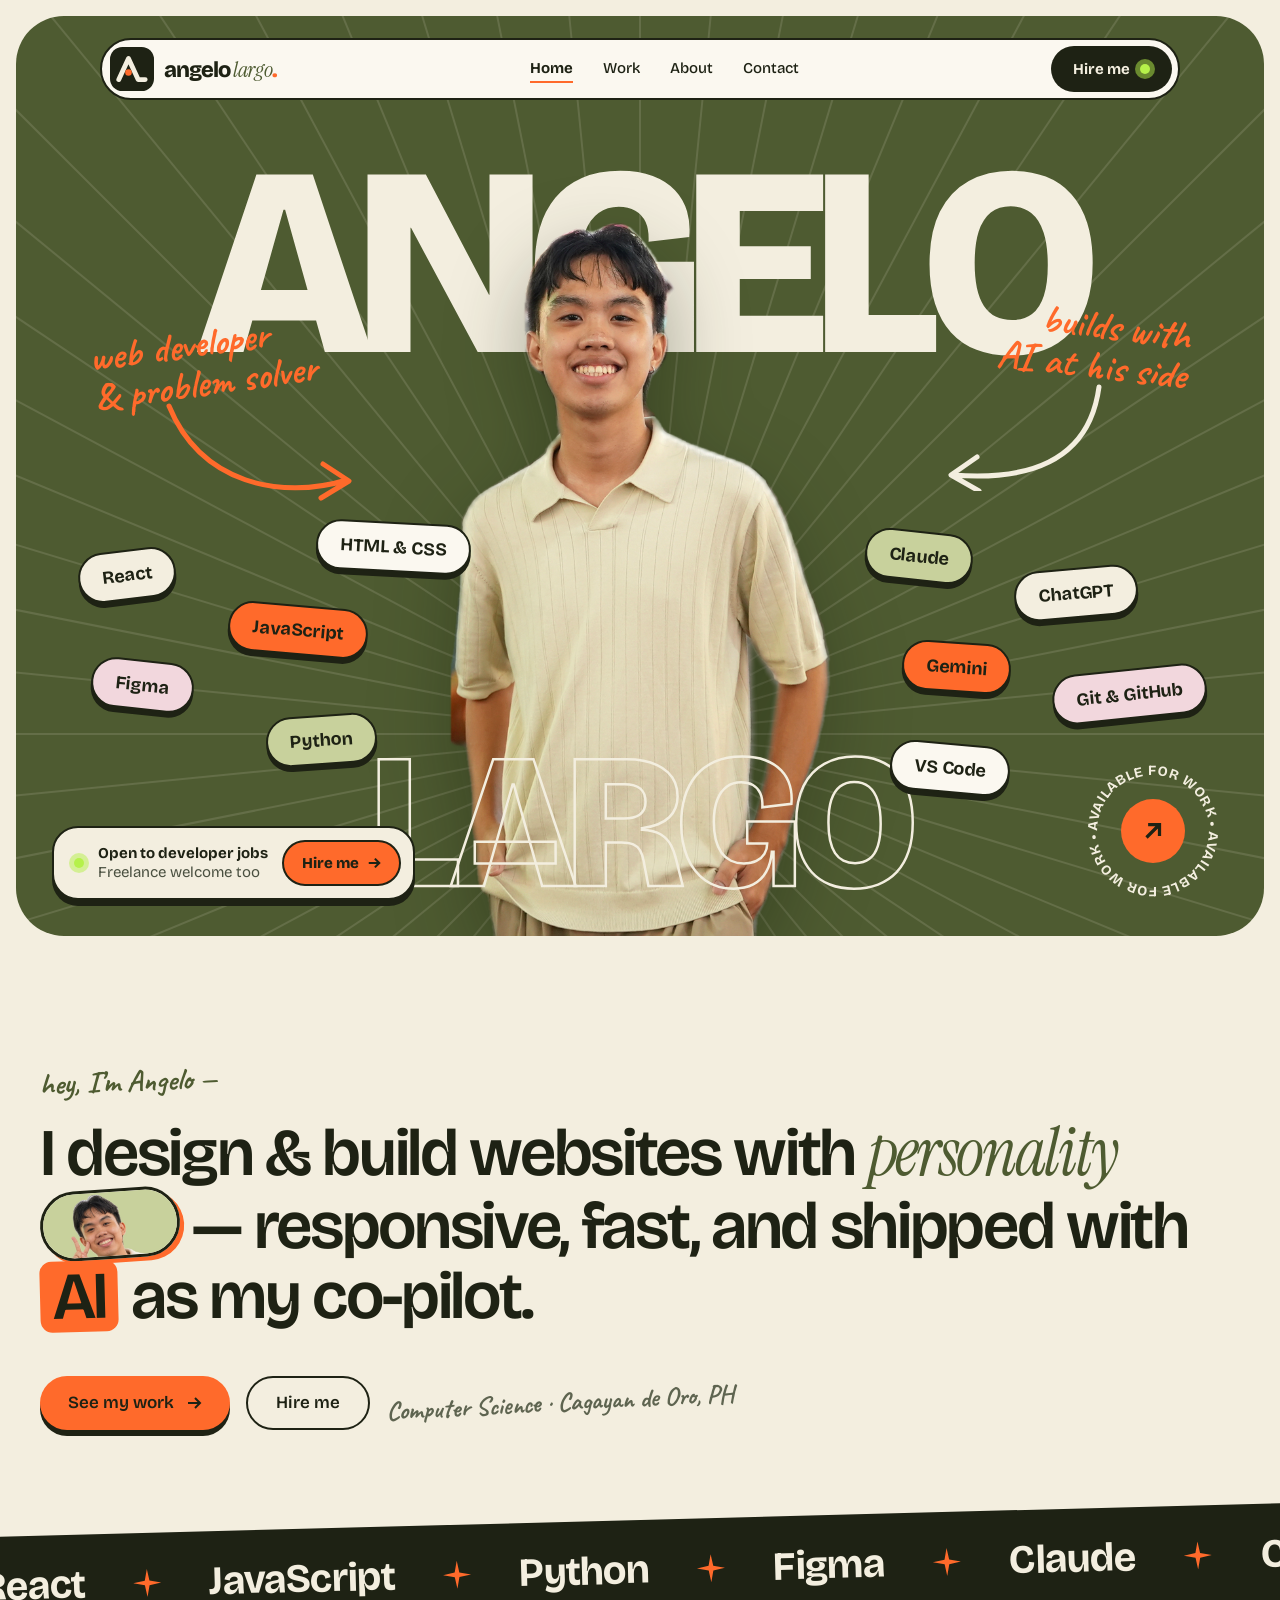
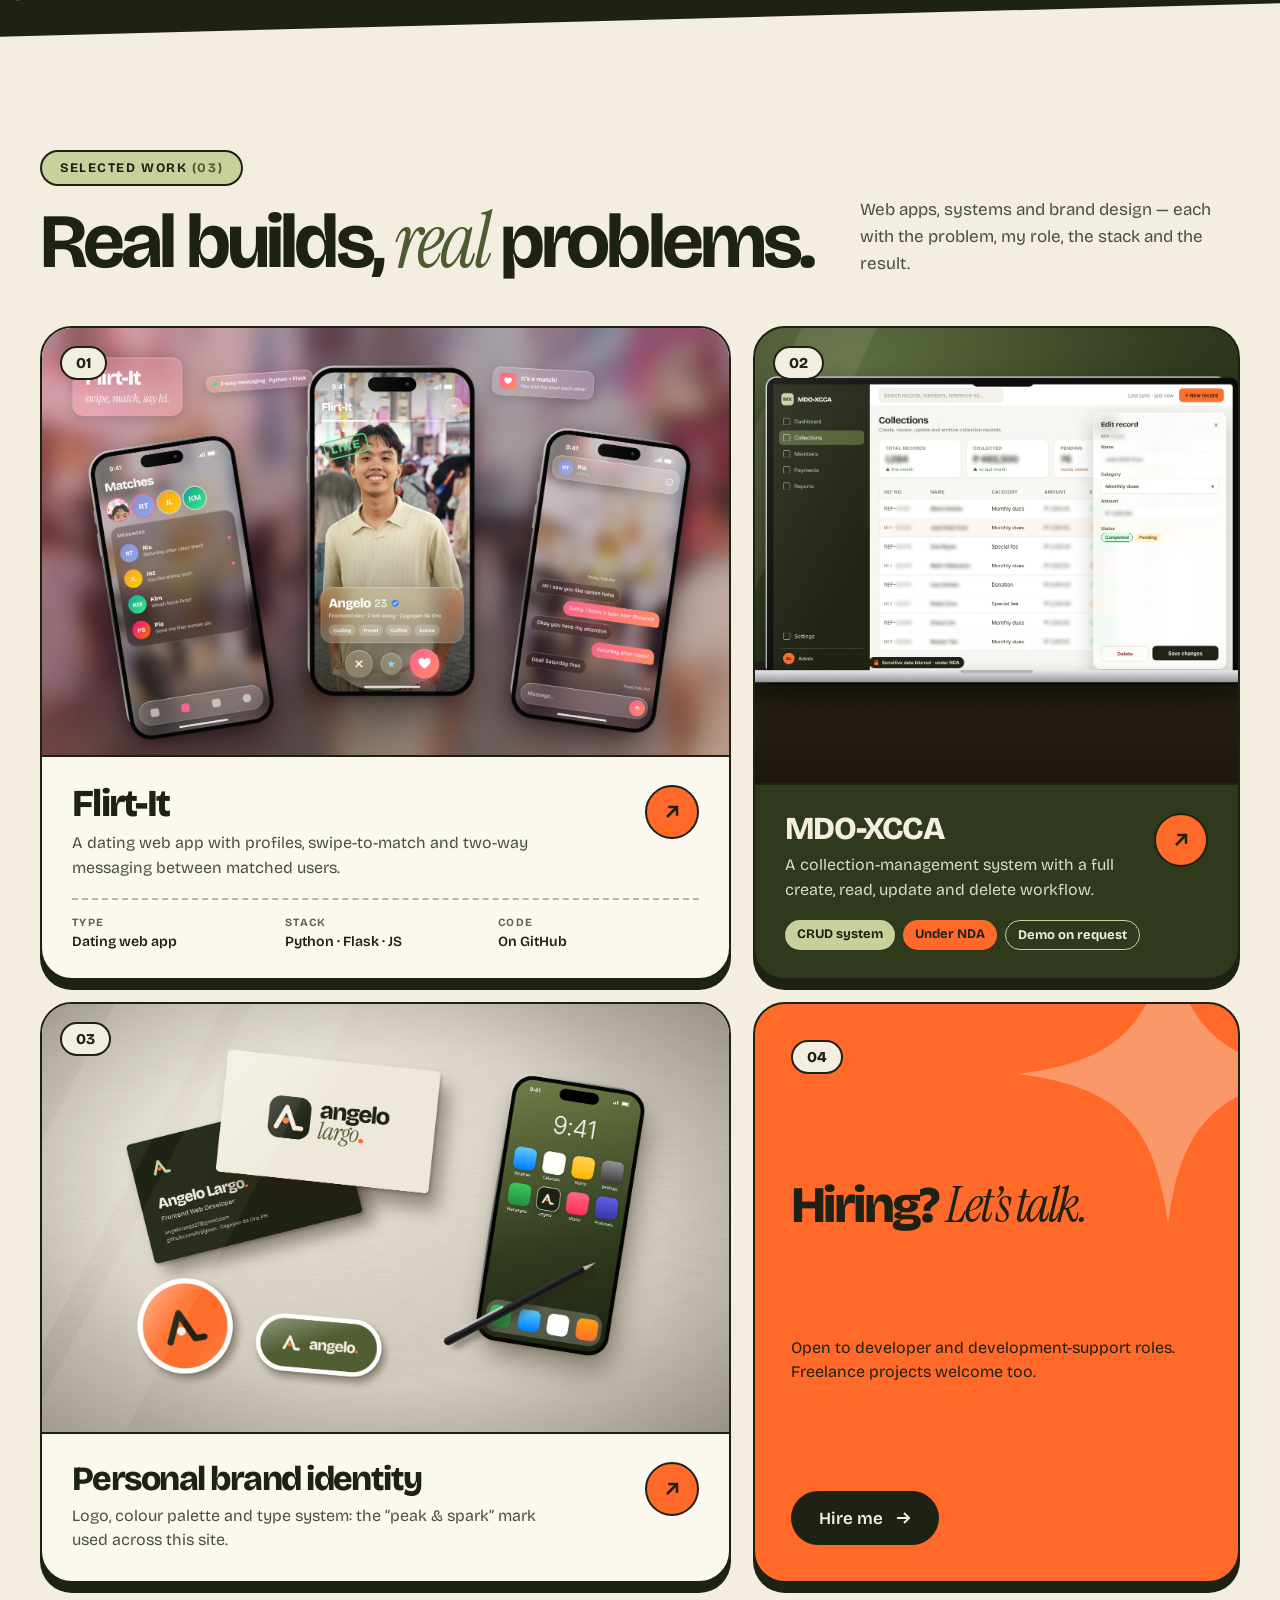
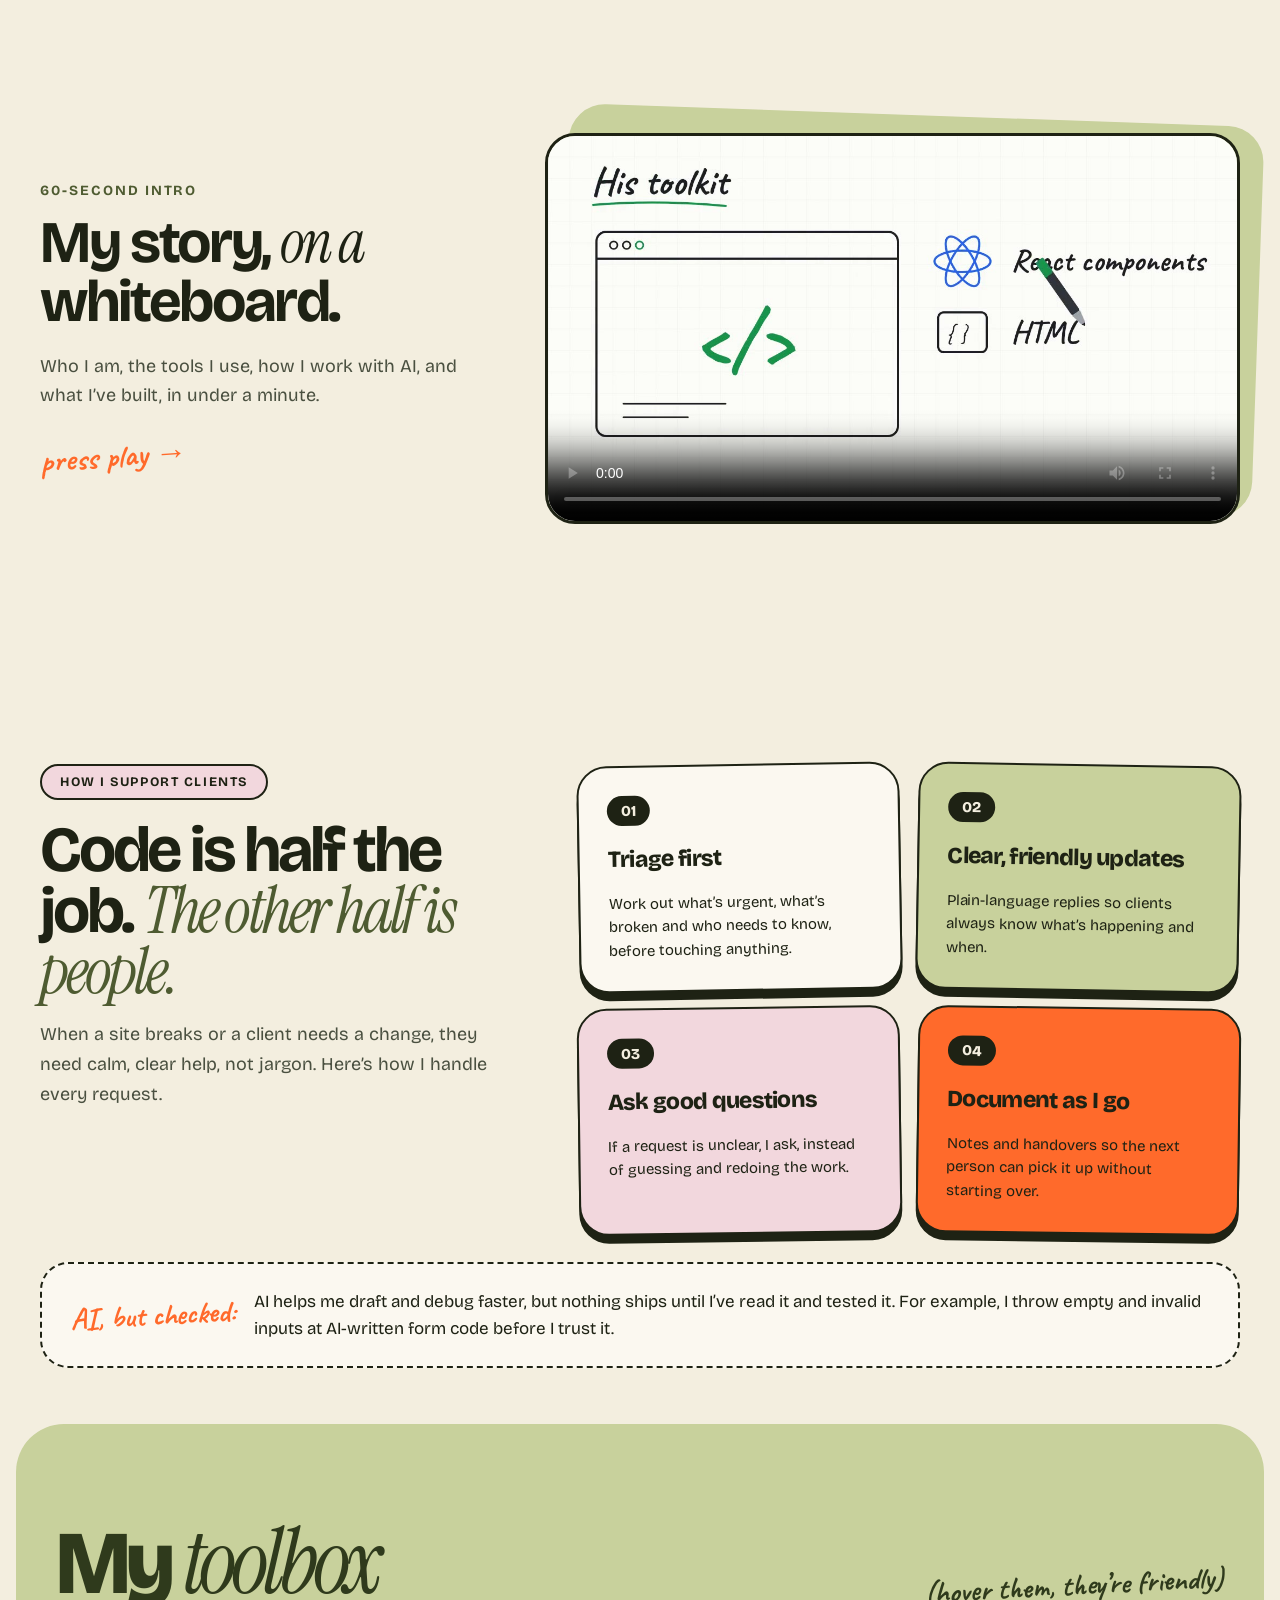
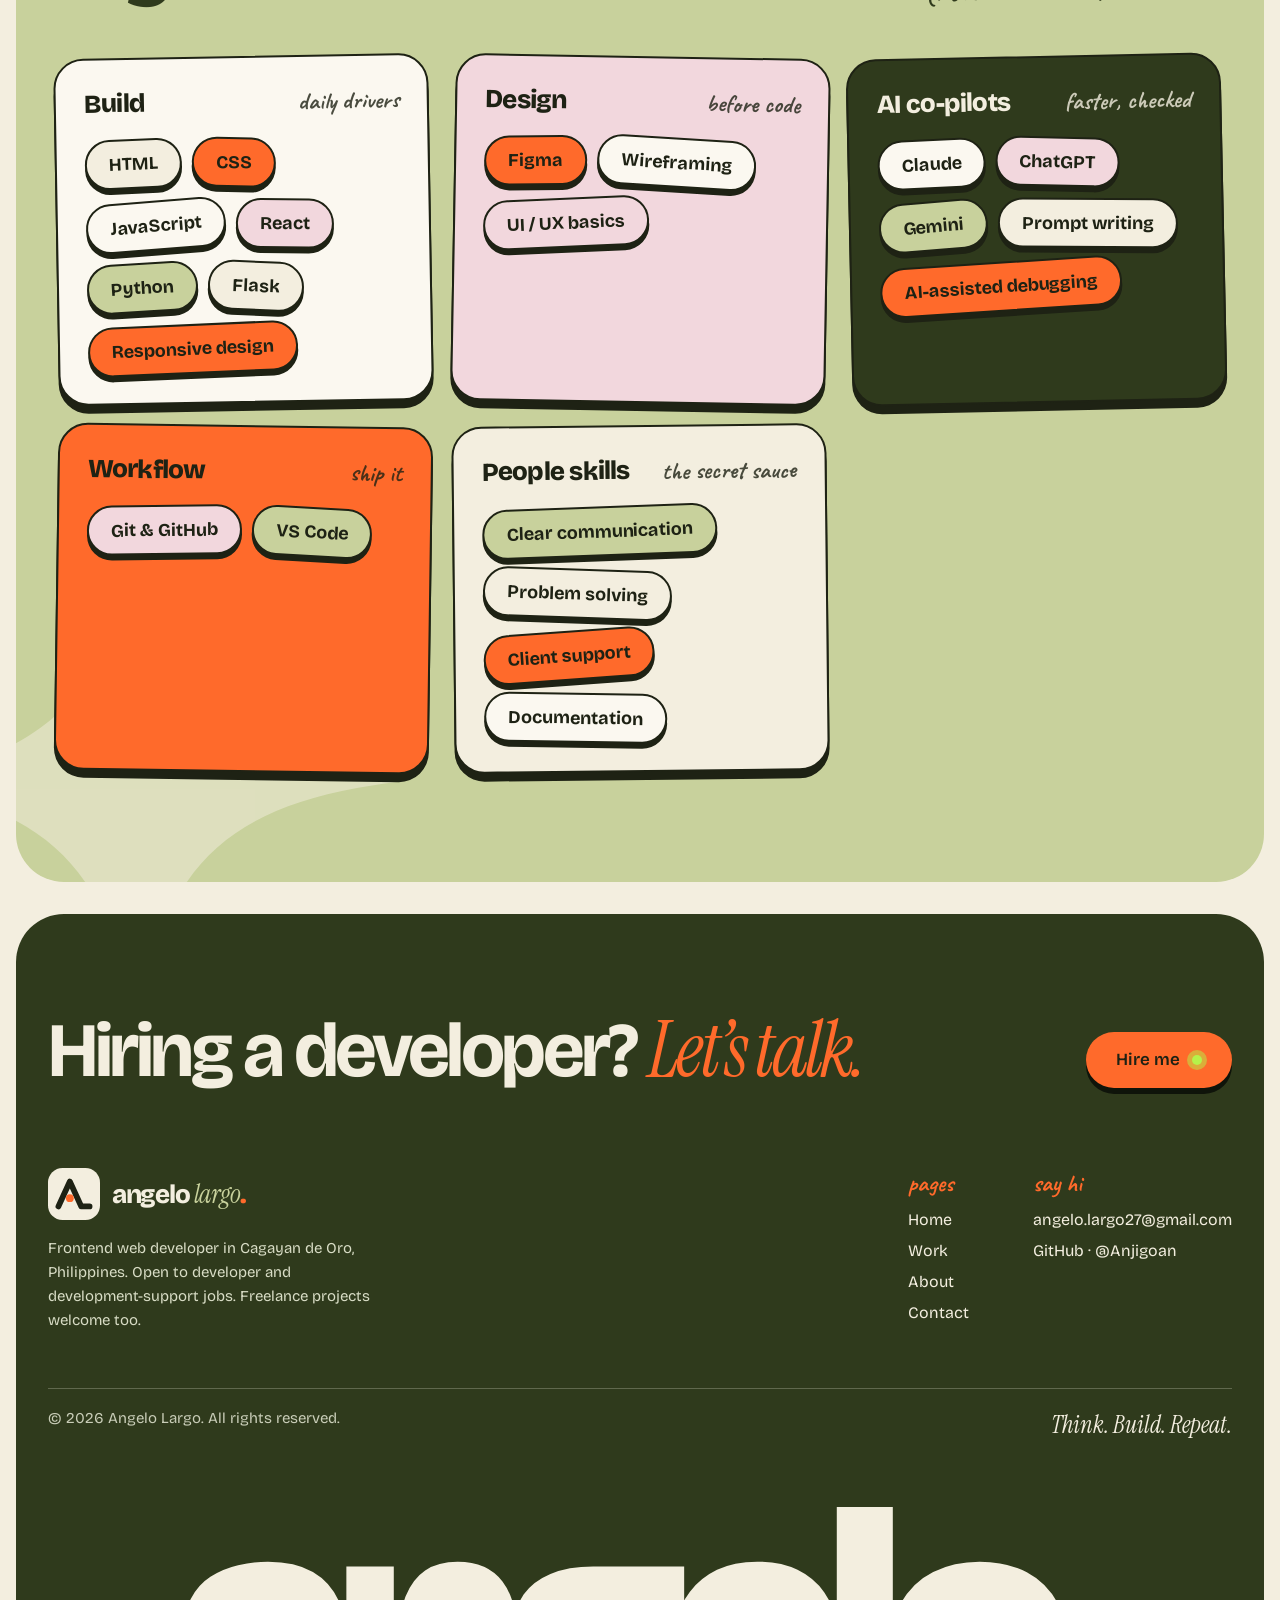
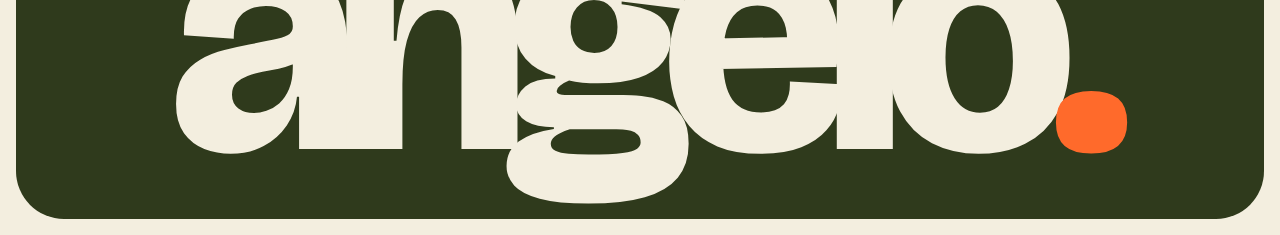
==== commit 2d3b7ebf: "Make the site header sticky Move the header out of the hero boxes so it can stay fixed on every page" ====
--- a/index.html
+++ b/index.html
@@ -3,60 +3,171 @@
 <head>
   <meta charset="UTF-8">
   <meta name="viewport" content="width=device-width, initial-scale=1.0">
-  <title>Angelo Largo | Frontend Web Developer</title>
+  <title>Angelo Largo | Frontend Web Developer in the Philippines</title>
   <meta name="description" content="Angelo Largo is a frontend web developer in Cagayan de Oro, Philippines, open to developer and development-support jobs. Freelance projects welcome too.">
+  <meta name="author" content="Angelo Largo">
+  <meta name="robots" content="index, follow, max-image-preview:large, max-snippet:-1, max-video-preview:-1">
+  <link rel="canonical" href="https://angelo-largo-portfolio.vercel.app/">
   <meta name="theme-color" content="#4e5b31">
-  <meta property="og:title" content="Angelo Largo | Frontend Web Developer">
+  <meta property="og:site_name" content="Angelo Largo">
+  <meta property="og:locale" content="en_US">
+  <meta property="og:type" content="profile">
+  <meta property="og:title" content="Angelo Largo | Frontend Web Developer in the Philippines">
   <meta property="og:description" content="Angelo Largo is a frontend web developer in Cagayan de Oro, Philippines, open to developer and development-support jobs. Freelance projects welcome too.">
-  <meta property="og:type" content="website">
-  <meta property="og:image" content="assets/project-brand.jpg">
-  <link rel="icon" href="assets/favicon.svg" type="image/svg+xml">
+  <meta property="og:url" content="https://angelo-largo-portfolio.vercel.app/">
+  <meta property="og:image" content="https://angelo-largo-portfolio.vercel.app/assets/project-brand.jpg">
+  <meta property="og:image:width" content="1800">
+  <meta property="og:image:height" content="1125">
+  <meta property="og:image:alt" content="Angelo Largo logo on business cards, an app icon and a sticker">
+  <meta name="twitter:card" content="summary_large_image">
+  <meta name="twitter:title" content="Angelo Largo | Frontend Web Developer in the Philippines">
+  <meta name="twitter:description" content="Angelo Largo is a frontend web developer in Cagayan de Oro, Philippines, open to developer and development-support jobs. Freelance projects welcome too.">
+  <meta name="twitter:image" content="https://angelo-largo-portfolio.vercel.app/assets/project-brand.jpg">
+  <meta name="twitter:image:alt" content="Angelo Largo logo on business cards, an app icon and a sticker">
+  <link rel="icon" href="/assets/favicon.svg" type="image/svg+xml">
+  <link rel="apple-touch-icon" href="/assets/apple-touch-icon.png">
   <link rel="preconnect" href="https://fonts.googleapis.com">
   <link rel="preconnect" href="https://fonts.gstatic.com" crossorigin>
   <link href="https://fonts.googleapis.com/css2?family=Bricolage+Grotesque:opsz,wght@12..96,300..800&amp;family=Instrument+Serif:ital@0;1&amp;family=Caveat:wght@600;700&amp;display=swap" rel="stylesheet">
-  <link rel="stylesheet" href="styles.css">
+  <link rel="stylesheet" href="/styles.css">
+  <script type="application/ld+json">
+  {
+    "@context": "https://schema.org",
+    "@graph": [
+      {
+        "@type": "Person",
+        "@id": "https://angelo-largo-portfolio.vercel.app/#person",
+        "name": "Angelo Largo",
+        "url": "https://angelo-largo-portfolio.vercel.app/",
+        "image": "https://angelo-largo-portfolio.vercel.app/assets/angelo-hero.png",
+        "jobTitle": "Frontend Web Developer",
+        "description": "Frontend web developer and Computer Science student in Cagayan de Oro, Philippines, open to developer and development-support jobs and freelance projects.",
+        "email": "mailto:angelo.largo27@gmail.com",
+        "address": {
+          "@type": "PostalAddress",
+          "addressLocality": "Cagayan de Oro",
+          "addressCountry": "PH"
+        },
+        "affiliation": {
+          "@type": "CollegeOrUniversity",
+          "name": "Xavier University – Ateneo de Cagayan"
+        },
+        "knowsAbout": [
+          "Frontend web development",
+          "Responsive web design",
+          "HTML",
+          "CSS",
+          "JavaScript",
+          "React",
+          "Python",
+          "Flask",
+          "Figma",
+          "Logo design",
+          "Git",
+          "GitHub",
+          "AI-assisted development",
+          "Client support"
+        ],
+        "seeks": {
+          "@type": "Demand",
+          "name": "Developer or development-support role, or freelance web projects"
+        },
+        "sameAs": [
+          "https://github.com/Anjigoan"
+        ]
+      },
+      {
+        "@type": "WebSite",
+        "@id": "https://angelo-largo-portfolio.vercel.app/#website",
+        "name": "Angelo Largo",
+        "url": "https://angelo-largo-portfolio.vercel.app/",
+        "description": "Portfolio of Angelo Largo, a frontend web developer in the Philippines.",
+        "inLanguage": "en",
+        "publisher": {
+          "@id": "https://angelo-largo-portfolio.vercel.app/#person"
+        }
+      },
+      {
+        "@id": "https://angelo-largo-portfolio.vercel.app/#webpage",
+        "url": "https://angelo-largo-portfolio.vercel.app/",
+        "name": "Angelo Largo | Frontend Web Developer in the Philippines",
+        "description": "Angelo Largo is a frontend web developer in Cagayan de Oro, Philippines, open to developer and development-support jobs. Freelance projects welcome too.",
+        "inLanguage": "en",
+        "isPartOf": {
+          "@id": "https://angelo-largo-portfolio.vercel.app/#website"
+        },
+        "about": {
+          "@id": "https://angelo-largo-portfolio.vercel.app/#person"
+        },
+        "dateModified": "2026-11-06",
+        "primaryImageOfPage": {
+          "@type": "ImageObject",
+          "url": "https://angelo-largo-portfolio.vercel.app/assets/project-brand.jpg"
+        },
+        "@type": "WebPage",
+        "mainEntity": {
+          "@id": "https://angelo-largo-portfolio.vercel.app/#person"
+        },
+        "video": {
+          "@id": "https://angelo-largo-portfolio.vercel.app/#intro-video"
+        }
+      },
+      {
+        "@type": "VideoObject",
+        "@id": "https://angelo-largo-portfolio.vercel.app/#intro-video",
+        "name": "Angelo Largo: 60-second intro",
+        "description": "A whiteboard explainer covering who Angelo Largo is, the tools he uses, how he works with AI, and what he has built.",
+        "thumbnailUrl": "https://angelo-largo-portfolio.vercel.app/assets/intro-poster.jpg",
+        "contentUrl": "https://angelo-largo-portfolio.vercel.app/assets/intro.mp4",
+        "uploadDate": "2026-11-05",
+        "duration": "PT58S",
+        "inLanguage": "en"
+      }
+    ]
+  }
+  </script>
 </head>
 <body class="page-home">
+  <a class="skip-link" href="#main">Skip to content</a>
   <div class="page" data-cursor-area>
   <div class="cursor-ring" data-cursor-ring aria-hidden="true"></div>
   <div class="cursor-pill" data-cursor-pill aria-hidden="true">Say hello!</div>
 
+  <header class="site-header" data-site-header>
+    <div class="nav-bar">
+      <a class="brand" href="/" aria-label="Angelo Largo, home">
+        <svg width="44" height="44" viewBox="0 0 100 100" aria-hidden="true"><rect width="100" height="100" rx="28" fill="#1E2214"></rect><path d="M20 74 L42 26 L64 74 H80" fill="none" stroke="#F3EEDF" stroke-width="11" stroke-linecap="round" stroke-linejoin="round"></path><circle cx="42" cy="58" r="7.5" fill="#FF6A2B"></circle></svg>
+        <span class="brand-name">angelo <span class="it">largo</span><span class="period">.</span></span>
+      </a>
+      <nav class="nav-links" aria-label="Primary">
+        <a href="/" aria-current="page">Home</a>
+        <a href="/work">Work</a>
+        <a href="/about">About</a>
+        <a href="/contact">Contact</a>
+      </nav>
+      <a class="nav-hire" href="/contact">Hire me <span class="status-dot"></span></a>
+      <button class="nav-burger" type="button" aria-label="Open menu" aria-expanded="false" aria-controls="mobile-menu" data-menu-button>
+        <svg width="22" height="22" viewBox="0 0 24 24" fill="none" stroke="#1E2214" stroke-width="2.6" stroke-linecap="round" aria-hidden="true"><path d="M4 7h16M4 12h16M4 17h10"></path></svg>
+      </button>
+    </div>
+    <nav class="nav-panel" id="mobile-menu" aria-label="Mobile" data-nav hidden>
+      <a class="nav-panel-link" href="/" aria-current="page">Home<svg width="22" height="22" viewBox="0 0 16 16" fill="none" stroke="#1E2214" stroke-width="2" aria-hidden="true"><path d="M4 12 12 4M5 4h7v7"></path></svg></a>
+      <a class="nav-panel-link" href="/work">Work<svg width="22" height="22" viewBox="0 0 16 16" fill="none" stroke="#1E2214" stroke-width="2" aria-hidden="true"><path d="M4 12 12 4M5 4h7v7"></path></svg></a>
+      <a class="nav-panel-link" href="/about">About<svg width="22" height="22" viewBox="0 0 16 16" fill="none" stroke="#1E2214" stroke-width="2" aria-hidden="true"><path d="M4 12 12 4M5 4h7v7"></path></svg></a>
+      <a class="nav-panel-link" href="/contact">Contact<svg width="22" height="22" viewBox="0 0 16 16" fill="none" stroke="#1E2214" stroke-width="2" aria-hidden="true"><path d="M4 12 12 4M5 4h7v7"></path></svg></a>
+      <a class="nav-panel-hire" href="/contact">Hire me <span class="status-dot"></span></a>
+      <a class="nav-panel-email" href="mailto:angelo.largo27@gmail.com">angelo.largo27@gmail.com</a>
+    </nav>
+  </header>
+
+  <main id="main">
   <section class="inset">
     <div class="hero-box">
       <svg class="hero-rays" aria-hidden="true" width="2400" height="2400" viewBox="-1200 -1200 2400 2400"><line x1="0" y1="0" x2="1200.0" y2="0.0" stroke="rgba(243,238,223,.13)" stroke-width="2"></line><line x1="0" y1="0" x2="1194.2" y2="117.6" stroke="rgba(243,238,223,.13)" stroke-width="2"></line><line x1="0" y1="0" x2="1176.9" y2="234.1" stroke="rgba(243,238,223,.13)" stroke-width="2"></line><line x1="0" y1="0" x2="1148.3" y2="348.3" stroke="rgba(243,238,223,.13)" stroke-width="2"></line><line x1="0" y1="0" x2="1108.7" y2="459.2" stroke="rgba(243,238,223,.13)" stroke-width="2"></line><line x1="0" y1="0" x2="1058.3" y2="565.7" stroke="rgba(243,238,223,.13)" stroke-width="2"></line><line x1="0" y1="0" x2="997.8" y2="666.7" stroke="rgba(243,238,223,.13)" stroke-width="2"></line><line x1="0" y1="0" x2="927.6" y2="761.3" stroke="rgba(243,238,223,.13)" stroke-width="2"></line><line x1="0" y1="0" x2="848.5" y2="848.5" stroke="rgba(243,238,223,.13)" stroke-width="2"></line><line x1="0" y1="0" x2="761.3" y2="927.6" stroke="rgba(243,238,223,.13)" stroke-width="2"></line><line x1="0" y1="0" x2="666.7" y2="997.8" stroke="rgba(243,238,223,.13)" stroke-width="2"></line><line x1="0" y1="0" x2="565.7" y2="1058.3" stroke="rgba(243,238,223,.13)" stroke-width="2"></line><line x1="0" y1="0" x2="459.2" y2="1108.7" stroke="rgba(243,238,223,.13)" stroke-width="2"></line><line x1="0" y1="0" x2="348.3" y2="1148.3" stroke="rgba(243,238,223,.13)" stroke-width="2"></line><line x1="0" y1="0" x2="234.1" y2="1176.9" stroke="rgba(243,238,223,.13)" stroke-width="2"></line><line x1="0" y1="0" x2="117.6" y2="1194.2" stroke="rgba(243,238,223,.13)" stroke-width="2"></line><line x1="0" y1="0" x2="0.0" y2="1200.0" stroke="rgba(243,238,223,.13)" stroke-width="2"></line><line x1="0" y1="0" x2="-117.6" y2="1194.2" stroke="rgba(243,238,223,.13)" stroke-width="2"></line><line x1="0" y1="0" x2="-234.1" y2="1176.9" stroke="rgba(243,238,223,.13)" stroke-width="2"></line><line x1="0" y1="0" x2="-348.3" y2="1148.3" stroke="rgba(243,238,223,.13)" stroke-width="2"></line><line x1="0" y1="0" x2="-459.2" y2="1108.7" stroke="rgba(243,238,223,.13)" stroke-width="2"></line><line x1="0" y1="0" x2="-565.7" y2="1058.3" stroke="rgba(243,238,223,.13)" stroke-width="2"></line><line x1="0" y1="0" x2="-666.7" y2="997.8" stroke="rgba(243,238,223,.13)" stroke-width="2"></line><line x1="0" y1="0" x2="-761.3" y2="927.6" stroke="rgba(243,238,223,.13)" stroke-width="2"></line><line x1="0" y1="0" x2="-848.5" y2="848.5" stroke="rgba(243,238,223,.13)" stroke-width="2"></line><line x1="0" y1="0" x2="-927.6" y2="761.3" stroke="rgba(243,238,223,.13)" stroke-width="2"></line><line x1="0" y1="0" x2="-997.8" y2="666.7" stroke="rgba(243,238,223,.13)" stroke-width="2"></line><line x1="0" y1="0" x2="-1058.3" y2="565.7" stroke="rgba(243,238,223,.13)" stroke-width="2"></line><line x1="0" y1="0" x2="-1108.7" y2="459.2" stroke="rgba(243,238,223,.13)" stroke-width="2"></line><line x1="0" y1="0" x2="-1148.3" y2="348.3" stroke="rgba(243,238,223,.13)" stroke-width="2"></line><line x1="0" y1="0" x2="-1176.9" y2="234.1" stroke="rgba(243,238,223,.13)" stroke-width="2"></line><line x1="0" y1="0" x2="-1194.2" y2="117.6" stroke="rgba(243,238,223,.13)" stroke-width="2"></line><line x1="0" y1="0" x2="-1200.0" y2="0.0" stroke="rgba(243,238,223,.13)" stroke-width="2"></line><line x1="0" y1="0" x2="-1194.2" y2="-117.6" stroke="rgba(243,238,223,.13)" stroke-width="2"></line><line x1="0" y1="0" x2="-1176.9" y2="-234.1" stroke="rgba(243,238,223,.13)" stroke-width="2"></line><line x1="0" y1="0" x2="-1148.3" y2="-348.3" stroke="rgba(243,238,223,.13)" stroke-width="2"></line><line x1="0" y1="0" x2="-1108.7" y2="-459.2" stroke="rgba(243,238,223,.13)" stroke-width="2"></line><line x1="0" y1="0" x2="-1058.3" y2="-565.7" stroke="rgba(243,238,223,.13)" stroke-width="2"></line><line x1="0" y1="0" x2="-997.8" y2="-666.7" stroke="rgba(243,238,223,.13)" stroke-width="2"></line><line x1="0" y1="0" x2="-927.6" y2="-761.3" stroke="rgba(243,238,223,.13)" stroke-width="2"></line><line x1="0" y1="0" x2="-848.5" y2="-848.5" stroke="rgba(243,238,223,.13)" stroke-width="2"></line><line x1="0" y1="0" x2="-761.3" y2="-927.6" stroke="rgba(243,238,223,.13)" stroke-width="2"></line><line x1="0" y1="0" x2="-666.7" y2="-997.8" stroke="rgba(243,238,223,.13)" stroke-width="2"></line><line x1="0" y1="0" x2="-565.7" y2="-1058.3" stroke="rgba(243,238,223,.13)" stroke-width="2"></line><line x1="0" y1="0" x2="-459.2" y2="-1108.7" stroke="rgba(243,238,223,.13)" stroke-width="2"></line><line x1="0" y1="0" x2="-348.3" y2="-1148.3" stroke="rgba(243,238,223,.13)" stroke-width="2"></line><line x1="0" y1="0" x2="-234.1" y2="-1176.9" stroke="rgba(243,238,223,.13)" stroke-width="2"></line><line x1="0" y1="0" x2="-117.6" y2="-1194.2" stroke="rgba(243,238,223,.13)" stroke-width="2"></line><line x1="0" y1="0" x2="-0.0" y2="-1200.0" stroke="rgba(243,238,223,.13)" stroke-width="2"></line><line x1="0" y1="0" x2="117.6" y2="-1194.2" stroke="rgba(243,238,223,.13)" stroke-width="2"></line><line x1="0" y1="0" x2="234.1" y2="-1176.9" stroke="rgba(243,238,223,.13)" stroke-width="2"></line><line x1="0" y1="0" x2="348.3" y2="-1148.3" stroke="rgba(243,238,223,.13)" stroke-width="2"></line><line x1="0" y1="0" x2="459.2" y2="-1108.7" stroke="rgba(243,238,223,.13)" stroke-width="2"></line><line x1="0" y1="0" x2="565.7" y2="-1058.3" stroke="rgba(243,238,223,.13)" stroke-width="2"></line><line x1="0" y1="0" x2="666.7" y2="-997.8" stroke="rgba(243,238,223,.13)" stroke-width="2"></line><line x1="0" y1="0" x2="761.3" y2="-927.6" stroke="rgba(243,238,223,.13)" stroke-width="2"></line><line x1="0" y1="0" x2="848.5" y2="-848.5" stroke="rgba(243,238,223,.13)" stroke-width="2"></line><line x1="0" y1="0" x2="927.6" y2="-761.3" stroke="rgba(243,238,223,.13)" stroke-width="2"></line><line x1="0" y1="0" x2="997.8" y2="-666.7" stroke="rgba(243,238,223,.13)" stroke-width="2"></line><line x1="0" y1="0" x2="1058.3" y2="-565.7" stroke="rgba(243,238,223,.13)" stroke-width="2"></line><line x1="0" y1="0" x2="1108.7" y2="-459.2" stroke="rgba(243,238,223,.13)" stroke-width="2"></line><line x1="0" y1="0" x2="1148.3" y2="-348.3" stroke="rgba(243,238,223,.13)" stroke-width="2"></line><line x1="0" y1="0" x2="1176.9" y2="-234.1" stroke="rgba(243,238,223,.13)" stroke-width="2"></line><line x1="0" y1="0" x2="1194.2" y2="-117.6" stroke="rgba(243,238,223,.13)" stroke-width="2"></line></svg>
 
-  <header class="site-header">
-    <div class="nav-bar">
-      <a class="brand" href="index.html" aria-label="Angelo Largo, home">
-        <svg width="44" height="44" viewBox="0 0 100 100" aria-hidden="true"><rect width="100" height="100" rx="28" fill="#1E2214"></rect><path d="M20 74 L42 26 L64 74 H80" fill="none" stroke="#F3EEDF" stroke-width="11" stroke-linecap="round" stroke-linejoin="round"></path><circle cx="42" cy="58" r="7.5" fill="#FF6A2B"></circle></svg>
-        <span class="brand-name">angelo <span class="it">largo</span><span class="period">.</span></span>
-      </a>
-      <nav class="nav-links" aria-label="Primary">
-        <a href="index.html" aria-current="page">Home</a>
-        <a href="work.html">Work</a>
-        <a href="about.html">About</a>
-        <a href="contact.html">Contact</a>
-      </nav>
-      <a class="nav-hire" href="contact.html">Hire me <span class="status-dot"></span></a>
-      <button class="nav-burger" type="button" aria-label="Open menu" aria-expanded="false" aria-controls="mobile-menu" data-menu-button>
-        <svg width="22" height="22" viewBox="0 0 24 24" fill="none" stroke="#1E2214" stroke-width="2.6" stroke-linecap="round" aria-hidden="true"><path d="M4 7h16M4 12h16M4 17h10"></path></svg>
-      </button>
-    </div>
-    <nav class="nav-panel" id="mobile-menu" aria-label="Mobile" data-nav hidden>
-      <a class="nav-panel-link" href="index.html" aria-current="page">Home<svg width="22" height="22" viewBox="0 0 16 16" fill="none" stroke="#1E2214" stroke-width="2" aria-hidden="true"><path d="M4 12 12 4M5 4h7v7"></path></svg></a>
-      <a class="nav-panel-link" href="work.html">Work<svg width="22" height="22" viewBox="0 0 16 16" fill="none" stroke="#1E2214" stroke-width="2" aria-hidden="true"><path d="M4 12 12 4M5 4h7v7"></path></svg></a>
-      <a class="nav-panel-link" href="about.html">About<svg width="22" height="22" viewBox="0 0 16 16" fill="none" stroke="#1E2214" stroke-width="2" aria-hidden="true"><path d="M4 12 12 4M5 4h7v7"></path></svg></a>
-      <a class="nav-panel-link" href="contact.html">Contact<svg width="22" height="22" viewBox="0 0 16 16" fill="none" stroke="#1E2214" stroke-width="2" aria-hidden="true"><path d="M4 12 12 4M5 4h7v7"></path></svg></a>
-      <a class="nav-panel-hire" href="contact.html">Hire me <span class="status-dot"></span></a>
-      <a class="nav-panel-email" href="mailto:angelo.largo27@gmail.com">angelo.largo27@gmail.com</a>
-    </nav>
-  </header>
-
-      <h1 class="hero-name" aria-label="Angelo Largo, web developer"><span class="rise" style="--delay:0.15s">A</span><span class="rise" style="--delay:0.23s">N</span><span class="rise" style="--delay:0.31s">G</span><span class="rise" style="--delay:0.39s">E</span><span class="rise" style="--delay:0.47s">L</span><span class="rise" style="--delay:0.55s">O</span></h1>
-
-      <img class="hero-portrait" src="assets/angelo-hero.png" alt="Angelo Largo smiling, hands in pockets" width="603" height="1100">
-
-      <div class="hero-surname fade" style="--delay:1.5s" aria-hidden="true"><span>L</span><span>A</span><span>R</span><span>G</span><span>O</span></div>
+      <h1 class="hero-title"><span class="hero-name"><span class="rise" style="--delay:0.15s">A</span><span class="rise" style="--delay:0.23s">N</span><span class="rise" style="--delay:0.31s">G</span><span class="rise" style="--delay:0.39s">E</span><span class="rise" style="--delay:0.47s">L</span><span class="rise" style="--delay:0.55s">O</span></span> <span class="hero-surname fade" style="--delay:1.5s"><span>L</span><span>A</span><span>R</span><span>G</span><span>O</span></span><span class="visually-hidden">, frontend web developer</span></h1>
+
+      <img class="hero-portrait" src="/assets/angelo-hero.png" alt="Angelo Largo smiling, hands in pockets" width="603" height="1100" fetchpriority="high">
 
       <div class="hero-note hero-note--left">
         <p class="hand pop" style="--rot:-8deg;--delay:1.6s">web developer<br>&amp; problem solver</p>
@@ -85,13 +196,13 @@
         <span class="sticker" style="right:6%;top:60%;--bg:var(--color-pink);--rot:-6deg">Python</span>
       </div>
 
-      <a class="hire-card fade" style="--delay:2.4s" href="contact.html" aria-label="Open to developer jobs. Hire me">
+      <a class="hire-card fade" style="--delay:2.4s" href="/contact" aria-label="Open to developer jobs. Hire me">
         <span class="status-dot"></span>
         <span class="hire-card-text"><b>Open to developer jobs</b><br><small>Freelance welcome too</small></span>
         <span class="hire-card-btn">Hire me <svg width="14" height="14" viewBox="0 0 16 16" fill="none" stroke="#1E2214" stroke-width="2.4" aria-hidden="true"><path d="M2 8h12M9 3l5 5-5 5"></path></svg></span>
       </a>
 
-      <a class="available-badge fade hide-sm" style="--delay:2.4s" href="contact.html" aria-label="Available for work, contact Angelo">
+      <a class="available-badge fade hide-sm" style="--delay:2.4s" href="/contact" aria-label="Available for work, contact Angelo">
         <svg class="spin" width="150" height="150" viewBox="0 0 150 150" aria-hidden="true">
           <defs><path id="available-circle" d="M75 75 m-56 0 a56 56 0 1 1 112 0 a56 56 0 1 1 -112 0"></path></defs>
           <text><textPath href="#available-circle" textLength="348" lengthAdjust="spacing">AVAILABLE FOR WORK • AVAILABLE FOR WORK • </textPath></text>
@@ -105,18 +216,18 @@
     <p class="hand statement-hello tilt-left">hey, I’m Angelo —</p>
     <h2>
       I design &amp; build websites with <span class="it text-olive">personality</span>
-      <img class="statement-photo" src="assets/angelo-peace.jpg" alt="Angelo smiling and making a peace sign">
+      <img class="statement-photo" src="/assets/angelo-peace.jpg" alt="Angelo smiling and making a peace sign" width="800" height="400">
       — responsive, fast, and shipped with <span class="statement-ai">AI</span> as my co-pilot.
     </h2>
     <div class="btn-row">
-      <a class="btn btn-orange" href="work.html">See my work <svg width="16" height="16" viewBox="0 0 16 16" fill="none" stroke="currentColor" stroke-width="2" aria-hidden="true"><path d="M2 8h12M9 3l5 5-5 5"></path></svg></a>
-      <a class="btn btn-line" href="contact.html">Hire me</a>
+      <a class="btn btn-orange" href="/work">See my work <svg width="16" height="16" viewBox="0 0 16 16" fill="none" stroke="currentColor" stroke-width="2" aria-hidden="true"><path d="M2 8h12M9 3l5 5-5 5"></path></svg></a>
+      <a class="btn btn-line" href="/contact">Hire me</a>
       <span class="hand statement-note tilt-left">Computer Science · Cagayan de Oro, PH</span>
     </div>
   </section>
 
   <section class="marquee" aria-label="Tools">
-    <div class="marquee-track"><span>React<svg width="28" height="28" viewBox="0 0 24 24" aria-hidden="true"><path d="M12 0 L14 10 L24 12 L14 14 L12 24 L10 14 L0 12 L10 10Z" fill="#FF6A2B"></path></svg></span><span>JavaScript<svg width="28" height="28" viewBox="0 0 24 24" aria-hidden="true"><path d="M12 0 L14 10 L24 12 L14 14 L12 24 L10 14 L0 12 L10 10Z" fill="#FF6A2B"></path></svg></span><span>Python<svg width="28" height="28" viewBox="0 0 24 24" aria-hidden="true"><path d="M12 0 L14 10 L24 12 L14 14 L12 24 L10 14 L0 12 L10 10Z" fill="#FF6A2B"></path></svg></span><span>Figma<svg width="28" height="28" viewBox="0 0 24 24" aria-hidden="true"><path d="M12 0 L14 10 L24 12 L14 14 L12 24 L10 14 L0 12 L10 10Z" fill="#FF6A2B"></path></svg></span><span>Claude<svg width="28" height="28" viewBox="0 0 24 24" aria-hidden="true"><path d="M12 0 L14 10 L24 12 L14 14 L12 24 L10 14 L0 12 L10 10Z" fill="#FF6A2B"></path></svg></span><span>ChatGPT<svg width="28" height="28" viewBox="0 0 24 24" aria-hidden="true"><path d="M12 0 L14 10 L24 12 L14 14 L12 24 L10 14 L0 12 L10 10Z" fill="#FF6A2B"></path></svg></span><span>Gemini<svg width="28" height="28" viewBox="0 0 24 24" aria-hidden="true"><path d="M12 0 L14 10 L24 12 L14 14 L12 24 L10 14 L0 12 L10 10Z" fill="#FF6A2B"></path></svg></span><span>Git &amp; GitHub<svg width="28" height="28" viewBox="0 0 24 24" aria-hidden="true"><path d="M12 0 L14 10 L24 12 L14 14 L12 24 L10 14 L0 12 L10 10Z" fill="#FF6A2B"></path></svg></span><span>VS Code<svg width="28" height="28" viewBox="0 0 24 24" aria-hidden="true"><path d="M12 0 L14 10 L24 12 L14 14 L12 24 L10 14 L0 12 L10 10Z" fill="#FF6A2B"></path></svg></span><span>Client communication<svg width="28" height="28" viewBox="0 0 24 24" aria-hidden="true"><path d="M12 0 L14 10 L24 12 L14 14 L12 24 L10 14 L0 12 L10 10Z" fill="#FF6A2B"></path></svg></span><span>React<svg width="28" height="28" viewBox="0 0 24 24" aria-hidden="true"><path d="M12 0 L14 10 L24 12 L14 14 L12 24 L10 14 L0 12 L10 10Z" fill="#FF6A2B"></path></svg></span><span>JavaScript<svg width="28" height="28" viewBox="0 0 24 24" aria-hidden="true"><path d="M12 0 L14 10 L24 12 L14 14 L12 24 L10 14 L0 12 L10 10Z" fill="#FF6A2B"></path></svg></span><span>Python<svg width="28" height="28" viewBox="0 0 24 24" aria-hidden="true"><path d="M12 0 L14 10 L24 12 L14 14 L12 24 L10 14 L0 12 L10 10Z" fill="#FF6A2B"></path></svg></span><span>Figma<svg width="28" height="28" viewBox="0 0 24 24" aria-hidden="true"><path d="M12 0 L14 10 L24 12 L14 14 L12 24 L10 14 L0 12 L10 10Z" fill="#FF6A2B"></path></svg></span><span>Claude<svg width="28" height="28" viewBox="0 0 24 24" aria-hidden="true"><path d="M12 0 L14 10 L24 12 L14 14 L12 24 L10 14 L0 12 L10 10Z" fill="#FF6A2B"></path></svg></span><span>ChatGPT<svg width="28" height="28" viewBox="0 0 24 24" aria-hidden="true"><path d="M12 0 L14 10 L24 12 L14 14 L12 24 L10 14 L0 12 L10 10Z" fill="#FF6A2B"></path></svg></span><span>Gemini<svg width="28" height="28" viewBox="0 0 24 24" aria-hidden="true"><path d="M12 0 L14 10 L24 12 L14 14 L12 24 L10 14 L0 12 L10 10Z" fill="#FF6A2B"></path></svg></span><span>Git &amp; GitHub<svg width="28" height="28" viewBox="0 0 24 24" aria-hidden="true"><path d="M12 0 L14 10 L24 12 L14 14 L12 24 L10 14 L0 12 L10 10Z" fill="#FF6A2B"></path></svg></span><span>VS Code<svg width="28" height="28" viewBox="0 0 24 24" aria-hidden="true"><path d="M12 0 L14 10 L24 12 L14 14 L12 24 L10 14 L0 12 L10 10Z" fill="#FF6A2B"></path></svg></span><span>Client communication<svg width="28" height="28" viewBox="0 0 24 24" aria-hidden="true"><path d="M12 0 L14 10 L24 12 L14 14 L12 24 L10 14 L0 12 L10 10Z" fill="#FF6A2B"></path></svg></span></div>
+    <div class="marquee-track"><span>React<svg width="28" height="28" viewBox="0 0 24 24" aria-hidden="true"><path d="M12 0 L14 10 L24 12 L14 14 L12 24 L10 14 L0 12 L10 10Z" fill="#FF6A2B"></path></svg></span><span>JavaScript<svg width="28" height="28" viewBox="0 0 24 24" aria-hidden="true"><path d="M12 0 L14 10 L24 12 L14 14 L12 24 L10 14 L0 12 L10 10Z" fill="#FF6A2B"></path></svg></span><span>Python<svg width="28" height="28" viewBox="0 0 24 24" aria-hidden="true"><path d="M12 0 L14 10 L24 12 L14 14 L12 24 L10 14 L0 12 L10 10Z" fill="#FF6A2B"></path></svg></span><span>Figma<svg width="28" height="28" viewBox="0 0 24 24" aria-hidden="true"><path d="M12 0 L14 10 L24 12 L14 14 L12 24 L10 14 L0 12 L10 10Z" fill="#FF6A2B"></path></svg></span><span>Claude<svg width="28" height="28" viewBox="0 0 24 24" aria-hidden="true"><path d="M12 0 L14 10 L24 12 L14 14 L12 24 L10 14 L0 12 L10 10Z" fill="#FF6A2B"></path></svg></span><span>ChatGPT<svg width="28" height="28" viewBox="0 0 24 24" aria-hidden="true"><path d="M12 0 L14 10 L24 12 L14 14 L12 24 L10 14 L0 12 L10 10Z" fill="#FF6A2B"></path></svg></span><span>Gemini<svg width="28" height="28" viewBox="0 0 24 24" aria-hidden="true"><path d="M12 0 L14 10 L24 12 L14 14 L12 24 L10 14 L0 12 L10 10Z" fill="#FF6A2B"></path></svg></span><span>Git &amp; GitHub<svg width="28" height="28" viewBox="0 0 24 24" aria-hidden="true"><path d="M12 0 L14 10 L24 12 L14 14 L12 24 L10 14 L0 12 L10 10Z" fill="#FF6A2B"></path></svg></span><span>VS Code<svg width="28" height="28" viewBox="0 0 24 24" aria-hidden="true"><path d="M12 0 L14 10 L24 12 L14 14 L12 24 L10 14 L0 12 L10 10Z" fill="#FF6A2B"></path></svg></span><span>Client communication<svg width="28" height="28" viewBox="0 0 24 24" aria-hidden="true"><path d="M12 0 L14 10 L24 12 L14 14 L12 24 L10 14 L0 12 L10 10Z" fill="#FF6A2B"></path></svg></span><span aria-hidden="true">React<svg width="28" height="28" viewBox="0 0 24 24" aria-hidden="true"><path d="M12 0 L14 10 L24 12 L14 14 L12 24 L10 14 L0 12 L10 10Z" fill="#FF6A2B"></path></svg></span><span aria-hidden="true">JavaScript<svg width="28" height="28" viewBox="0 0 24 24" aria-hidden="true"><path d="M12 0 L14 10 L24 12 L14 14 L12 24 L10 14 L0 12 L10 10Z" fill="#FF6A2B"></path></svg></span><span aria-hidden="true">Python<svg width="28" height="28" viewBox="0 0 24 24" aria-hidden="true"><path d="M12 0 L14 10 L24 12 L14 14 L12 24 L10 14 L0 12 L10 10Z" fill="#FF6A2B"></path></svg></span><span aria-hidden="true">Figma<svg width="28" height="28" viewBox="0 0 24 24" aria-hidden="true"><path d="M12 0 L14 10 L24 12 L14 14 L12 24 L10 14 L0 12 L10 10Z" fill="#FF6A2B"></path></svg></span><span aria-hidden="true">Claude<svg width="28" height="28" viewBox="0 0 24 24" aria-hidden="true"><path d="M12 0 L14 10 L24 12 L14 14 L12 24 L10 14 L0 12 L10 10Z" fill="#FF6A2B"></path></svg></span><span aria-hidden="true">ChatGPT<svg width="28" height="28" viewBox="0 0 24 24" aria-hidden="true"><path d="M12 0 L14 10 L24 12 L14 14 L12 24 L10 14 L0 12 L10 10Z" fill="#FF6A2B"></path></svg></span><span aria-hidden="true">Gemini<svg width="28" height="28" viewBox="0 0 24 24" aria-hidden="true"><path d="M12 0 L14 10 L24 12 L14 14 L12 24 L10 14 L0 12 L10 10Z" fill="#FF6A2B"></path></svg></span><span aria-hidden="true">Git &amp; GitHub<svg width="28" height="28" viewBox="0 0 24 24" aria-hidden="true"><path d="M12 0 L14 10 L24 12 L14 14 L12 24 L10 14 L0 12 L10 10Z" fill="#FF6A2B"></path></svg></span><span aria-hidden="true">VS Code<svg width="28" height="28" viewBox="0 0 24 24" aria-hidden="true"><path d="M12 0 L14 10 L24 12 L14 14 L12 24 L10 14 L0 12 L10 10Z" fill="#FF6A2B"></path></svg></span><span aria-hidden="true">Client communication<svg width="28" height="28" viewBox="0 0 24 24" aria-hidden="true"><path d="M12 0 L14 10 L24 12 L14 14 L12 24 L10 14 L0 12 L10 10Z" fill="#FF6A2B"></path></svg></span></div>
   </section>
 
   <section class="wrap selected-work reveal">
@@ -129,9 +240,9 @@
     </div>
 
     <div class="bento">
-      <a class="work-tile work-tile--wide" href="work.html" style="--tile-bg:#ffd3c4;--tile-title:38px">
+      <a class="work-tile work-tile--wide" href="/work" style="--tile-bg:#ffd3c4;--tile-title:38px">
         <div class="work-tile-media">
-          <img src="assets/project-flirt-it.jpg" alt="Flirt-It dating app: swipe, match and chat screens" loading="lazy">
+          <img src="/assets/project-flirt-it.jpg" alt="Flirt-It dating app: swipe, match and chat screens" width="1800" height="1125" loading="lazy">
           <span class="work-tile-index">01</span>
         </div>
         <div class="work-tile-body">
@@ -147,9 +258,9 @@
         </div>
       </a>
 
-      <a class="work-tile work-tile--narrow work-tile--dark" href="work.html" style="--tile-title:32px">
+      <a class="work-tile work-tile--narrow work-tile--dark" href="/work" style="--tile-title:32px">
         <div class="work-tile-media work-tile-media--fill">
-          <img src="assets/project-mdo-xcca.jpg" alt="MDO-XCCA collection dashboard, details redacted" loading="lazy">
+          <img src="/assets/project-mdo-xcca.jpg" alt="MDO-XCCA collection dashboard, details redacted" width="1800" height="1125" loading="lazy">
           <span class="work-tile-index">02</span>
         </div>
         <div class="work-tile-body">
@@ -161,9 +272,9 @@
         </div>
       </a>
 
-      <a class="work-tile work-tile--wide" href="work.html" style="--tile-bg:var(--color-olive)">
+      <a class="work-tile work-tile--wide" href="/work" style="--tile-bg:var(--color-olive)">
         <div class="work-tile-media">
-          <img src="assets/project-brand.jpg" alt="Angelo Largo brand identity on cards, app icon and sticker" loading="lazy">
+          <img src="/assets/project-brand.jpg" alt="Angelo Largo brand identity on cards, app icon and sticker" width="1800" height="1125" loading="lazy">
           <span class="work-tile-index">03</span>
         </div>
         <div class="work-tile-body">
@@ -174,7 +285,7 @@
         </div>
       </a>
 
-      <a class="work-tile work-tile--narrow work-tile--cta" href="contact.html">
+      <a class="work-tile work-tile--narrow work-tile--cta" href="/contact">
         <svg class="tile-star spin" aria-hidden="true" width="300" height="300" viewBox="0 0 24 24"><path d="M12 0 C13 8 16 11 24 12 C16 13 13 16 12 24 C11 16 8 13 0 12 C8 11 11 8 12 0Z" fill="#F3EEDF"></path></svg>
         <span class="work-tile-index">04</span>
         <h3>Hiring? <span class="it">Let’s talk.</span></h3>
@@ -192,7 +303,7 @@
       <p class="hand">press play →</p>
     </div>
     <div class="intro-media">
-      <div class="video-frame"><video src="assets/intro.mp4" poster="assets/intro-poster.jpg" controls playsinline preload="metadata" aria-label="Whiteboard explainer video about Angelo Largo"></video></div>
+      <div class="video-frame"><video src="/assets/intro.mp4" poster="/assets/intro-poster.jpg" controls playsinline preload="metadata" aria-label="Whiteboard explainer video about Angelo Largo"></video></div>
     </div>
   </section>
 
@@ -306,16 +417,17 @@
       </div>
     </div>
   </section>
+  </main>
 
   <footer class="site-footer">
     <div class="footer-box">
       <div class="footer-row footer-cta">
         <h2 class="heading">Hiring a developer? <span class="it text-orange">Let’s talk.</span></h2>
-        <a class="btn btn-orange" href="contact.html">Hire me <span class="status-dot"></span></a>
+        <a class="btn btn-orange" href="/contact">Hire me <span class="status-dot"></span></a>
       </div>
       <div class="footer-row footer-main">
         <div class="footer-about">
-          <a class="brand" href="index.html" aria-label="Angelo Largo, home">
+          <a class="brand" href="/" aria-label="Angelo Largo, home">
             <svg width="52" height="52" viewBox="0 0 100 100" aria-hidden="true"><rect width="100" height="100" rx="28" fill="#F3EEDF"></rect><path d="M20 74 L42 26 L64 74 H80" fill="none" stroke="#1E2214" stroke-width="11" stroke-linecap="round" stroke-linejoin="round"></path><circle cx="42" cy="58" r="7.5" fill="#FF6A2B"></circle></svg>
             <span class="brand-name">angelo <span class="it">largo</span><span class="period">.</span></span>
           </a>
@@ -324,10 +436,10 @@
         <nav class="footer-nav" aria-label="Footer">
           <div>
             <span class="hand">pages</span>
-            <a href="index.html">Home</a>
-            <a href="work.html">Work</a>
-            <a href="about.html">About</a>
-            <a href="contact.html">Contact</a>
+            <a href="/">Home</a>
+            <a href="/work">Work</a>
+            <a href="/about">About</a>
+            <a href="/contact">Contact</a>
           </div>
           <div>
             <span class="hand">say hi</span>
@@ -348,6 +460,6 @@
   </footer>
   </div>
 
-  <script src="script.js"></script>
+  <script src="/script.js"></script>
 </body>
 </html>
--- a/styles.css
+++ b/styles.css
@@ -26,6 +26,10 @@
 
   --container: 1280px;
   --rev-rotate: 0deg;
+
+  --header-top: 22px;
+  --header-top-scrolled: 10px;
+  --header-height: 60px;
 }
 
 * {
@@ -34,9 +38,13 @@
 
 html {
   scroll-behavior: smooth;
+  scroll-padding-top: calc(var(--header-top-scrolled) + var(--header-height) + 24px);
 }
 
 body {
+  /* Set here so the per-page --header-top values below are picked up. */
+  --header-space: calc(var(--header-top) + var(--header-height));
+
   margin: 0;
   color: var(--color-ink);
   background: var(--color-cream);
@@ -45,6 +53,11 @@
 
 .page-home {
   --rev-rotate: 1.5deg;
+  --header-top: 38px;
+}
+
+.page-work {
+  --header-top: 60px;
 }
 
 img,
@@ -86,6 +99,33 @@
 dl,
 dd {
   margin: 0;
+}
+
+.visually-hidden {
+  position: absolute;
+  width: 1px;
+  height: 1px;
+  overflow: hidden;
+  clip-path: inset(50%);
+  white-space: nowrap;
+}
+
+.skip-link {
+  position: fixed;
+  top: 12px;
+  left: 12px;
+  z-index: 10000;
+  padding: 12px 20px;
+  border: 2px solid var(--color-ink);
+  border-radius: 999px;
+  color: var(--color-ink);
+  background: var(--color-orange);
+  font-weight: 700;
+  transform: translateY(-200%);
+}
+
+.skip-link:focus {
+  transform: none;
 }
 
 /* Page frame */
@@ -285,13 +325,23 @@
 
 /* Navigation */
 
+/* Fixed, not sticky: the hero boxes clip overflow, which would trap a sticky header. */
 .site-header {
-  position: relative;
-  z-index: 6;
+  position: fixed;
+  top: 0;
+  right: 0;
+  left: 0;
+  z-index: 100;
   display: flex;
   justify-content: center;
-  padding: 22px 20px 0;
+  padding: var(--header-top) 20px 0;
   color: var(--color-ink);
+  pointer-events: none;
+  transition: transform 0.3s var(--ease-soft);
+}
+
+.site-header.is-scrolled {
+  transform: translateY(calc(var(--header-top-scrolled) - var(--header-top)));
 }
 
 .nav-bar {
@@ -305,6 +355,12 @@
   border: 2px solid var(--color-ink);
   border-radius: 999px;
   background: var(--color-paper);
+  pointer-events: auto;
+  transition: box-shadow 0.3s;
+}
+
+.is-scrolled .nav-bar {
+  box-shadow: 0 5px 0 var(--color-ink);
 }
 
 .brand {
@@ -391,13 +447,15 @@
 
 .nav-panel {
   position: absolute;
-  top: 88px;
+  top: calc(var(--header-space) + 8px);
   right: 20px;
   left: 20px;
-  z-index: 60;
-  display: flex;
+  display: flex;
+  overflow-y: auto;
   flex-direction: column;
   gap: 6px;
+  max-height: calc(100dvh - var(--header-space) - 32px);
+  pointer-events: auto;
   padding: 22px 24px 24px;
   border: 2px solid var(--color-ink);
   border-radius: 30px;
@@ -498,15 +556,20 @@
   left: 50%;
   margin: -1200px 0 0 -1200px;
   max-width: none;
+  /* Keep this static: rotating an SVG this large drops Firefox to about 2fps. */
   pointer-events: none;
-  animation: spin 90s linear infinite;
-  transform-origin: 50% 50%;
+}
+
+/* The H1 holds both names; contents lets the portrait still layer between them. */
+.hero-title {
+  display: contents;
 }
 
 .hero-name {
   position: relative;
   z-index: 1;
-  margin-top: 56px;
+  display: block;
+  padding-top: calc(var(--header-top) + var(--header-height) - 16px + 56px);
   color: var(--color-cream);
   font-size: clamp(110px, 21vw, 330px);
   font-weight: 800;
@@ -1314,7 +1377,7 @@
 
 .work-hero {
   position: relative;
-  padding: 22px 20px 90px;
+  padding: 0 20px 90px;
   border-radius: 48px;
   background: var(--color-sage);
 }
@@ -1340,7 +1403,7 @@
 .work-hero-copy {
   position: relative;
   z-index: 2;
-  padding-top: 90px;
+  padding-top: calc(var(--header-space) - 16px + 90px);
 }
 
 .work-hero-copy .hand {
@@ -1648,7 +1711,7 @@
 .about-hero {
   align-items: center;
   gap: 88px;
-  padding-top: 112px;
+  padding-top: calc(var(--header-space) + 112px);
   padding-bottom: 120px;
 }
 
@@ -1890,7 +1953,7 @@
 
 .contact {
   gap: 64px;
-  padding-top: 70px;
+  padding-top: calc(var(--header-space) + 70px);
   padding-bottom: 110px;
 }
 
@@ -2469,6 +2532,10 @@
 }
 
 @media (max-width: 860px) {
+  :root {
+    --header-height: 64px;
+  }
+
   .wrap {
     padding-right: 20px;
     padding-left: 20px;
@@ -2495,7 +2562,7 @@
   }
 
   .hero-name {
-    margin-top: 40px;
+    padding-top: calc(var(--header-top) + var(--header-height) - 16px + 40px);
     font-size: 23vw;
     overflow-wrap: normal;
   }
@@ -2545,7 +2612,7 @@
 
   .about-hero {
     gap: 56px;
-    padding-top: 88px;
+    padding-top: calc(var(--header-space) + 88px);
   }
 
   .case-media {
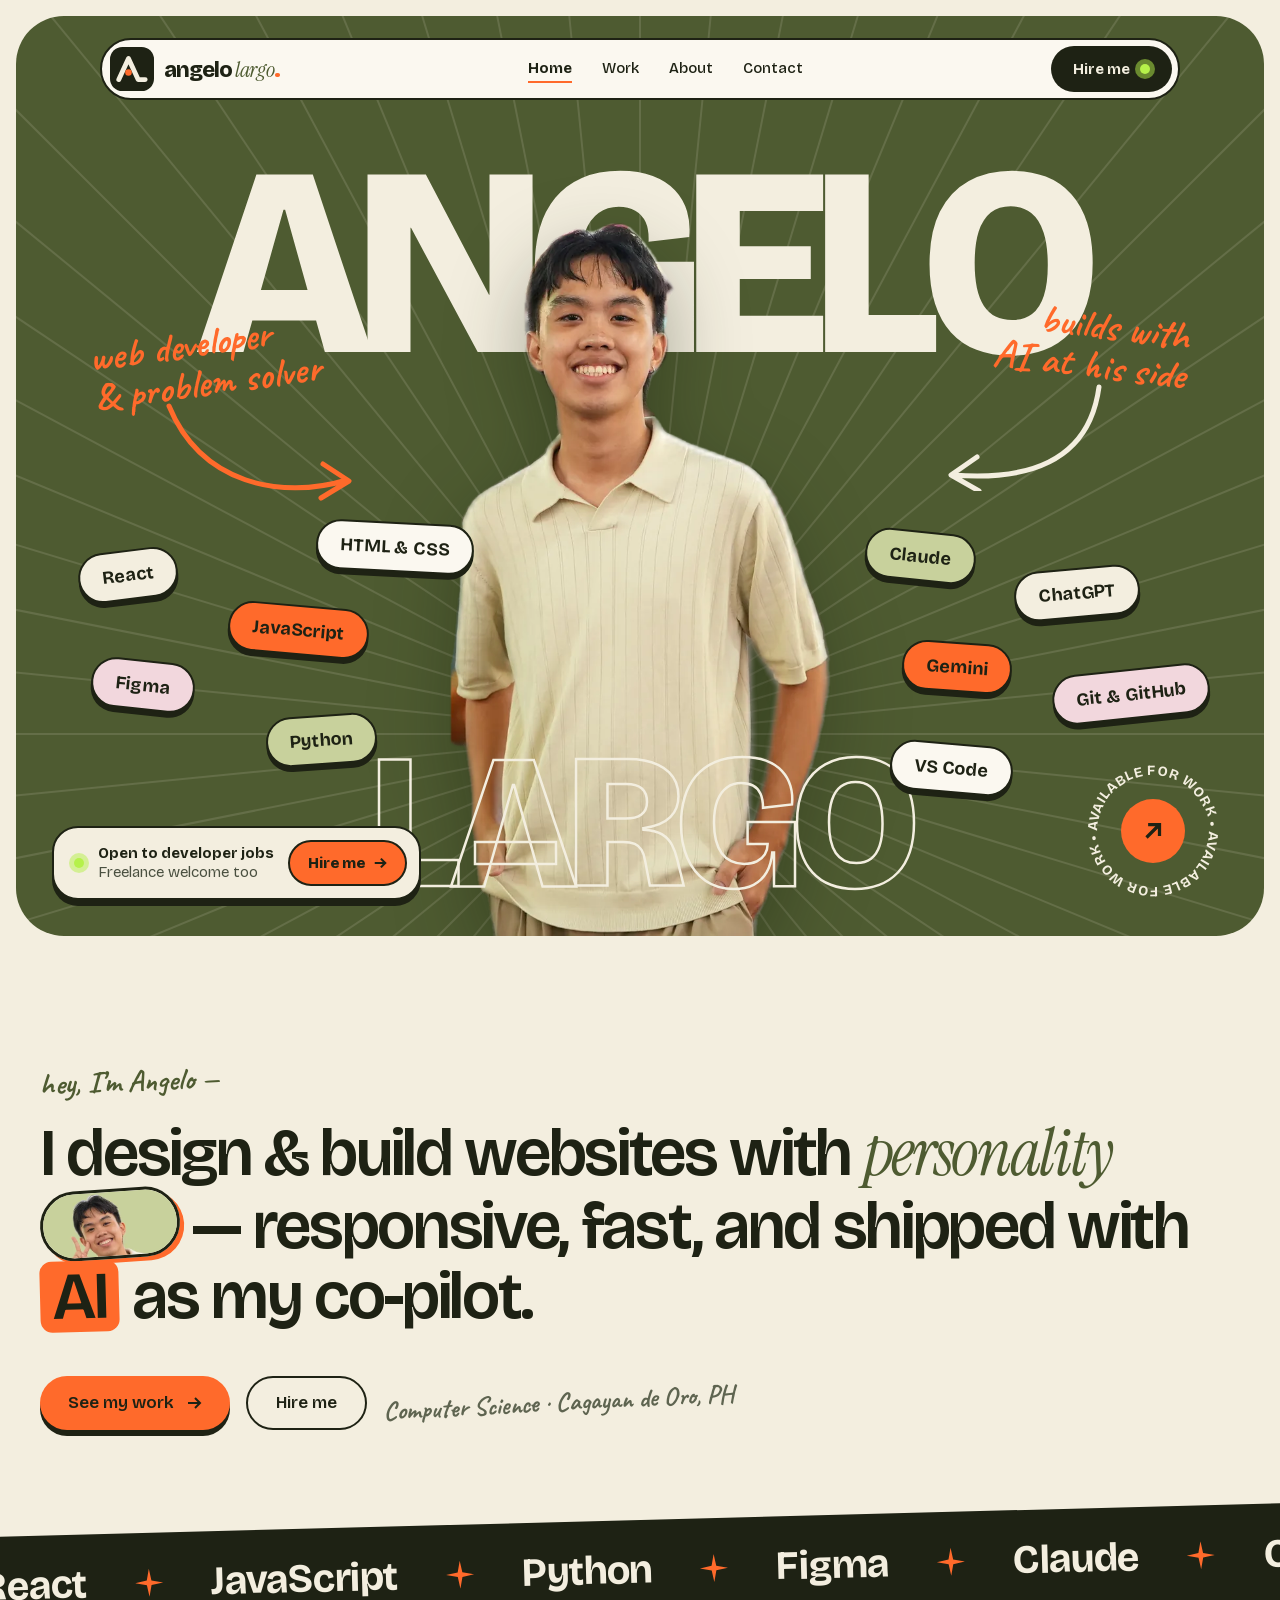
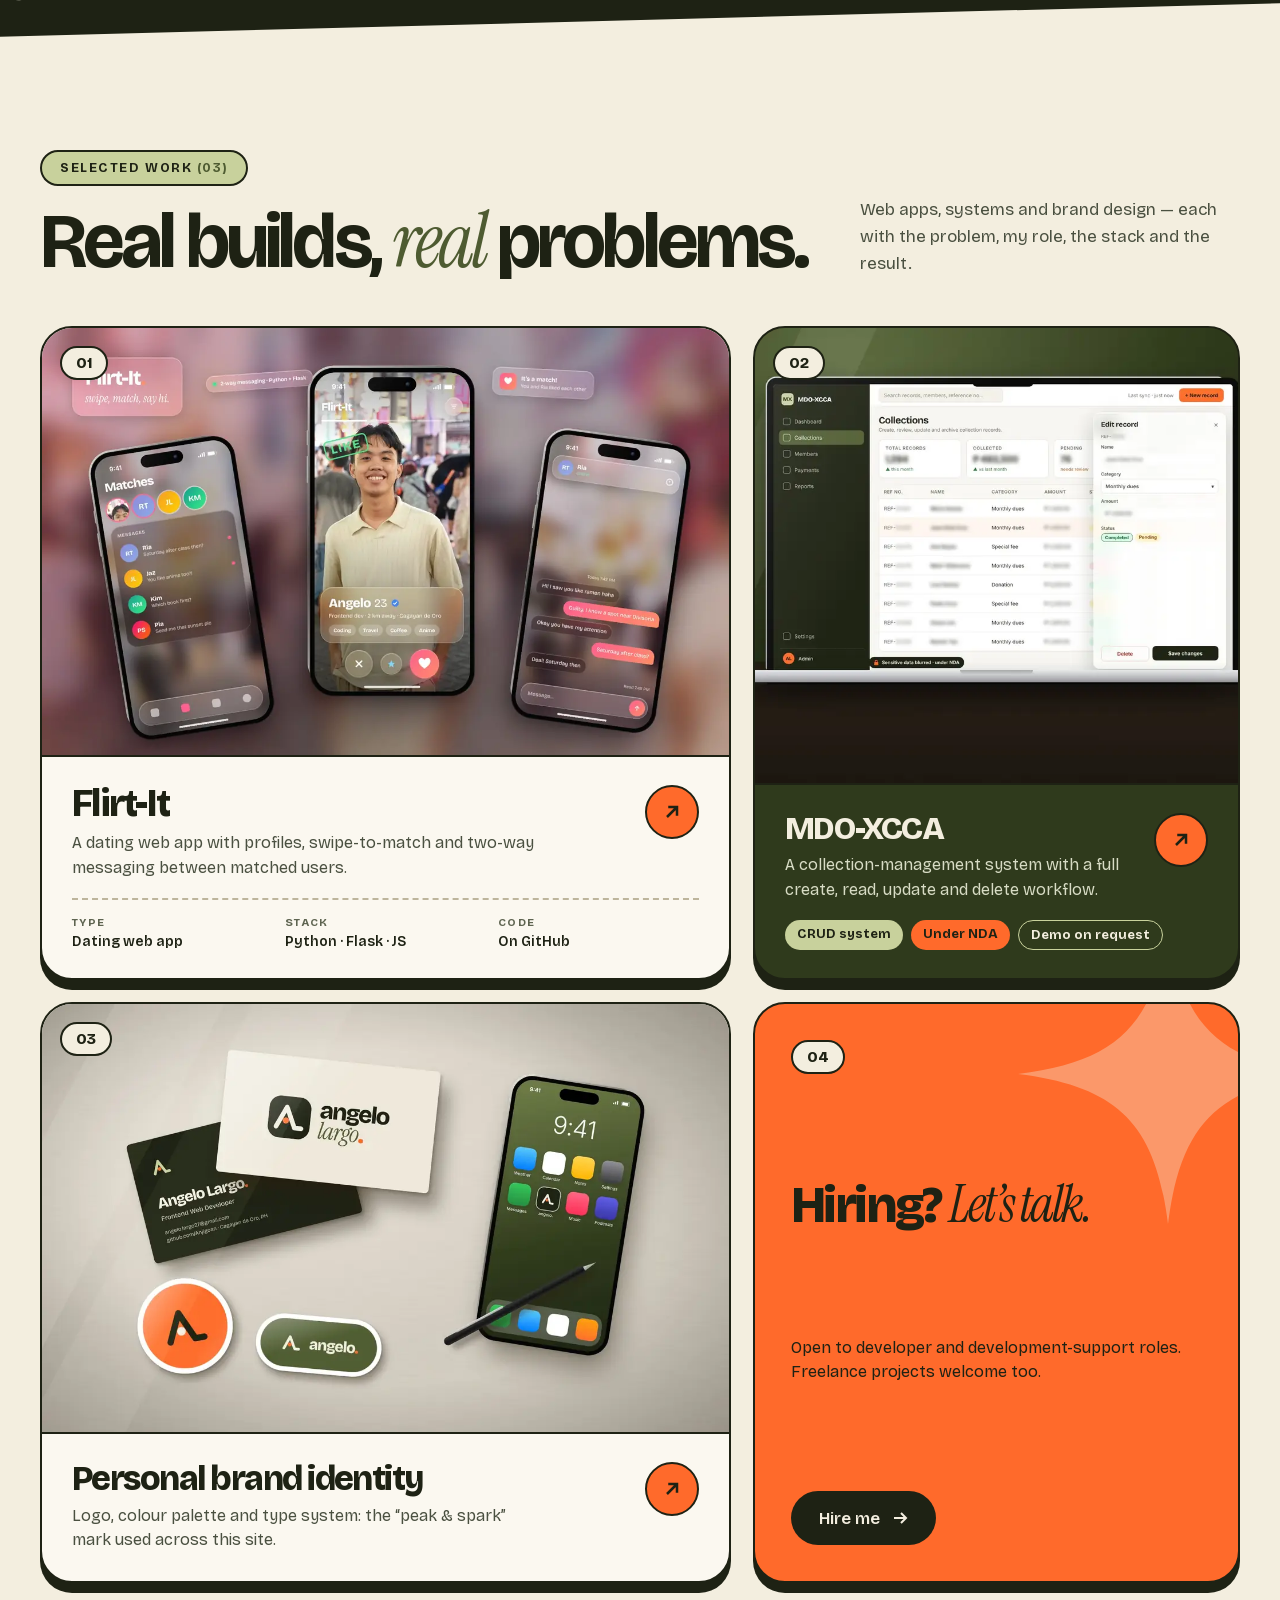
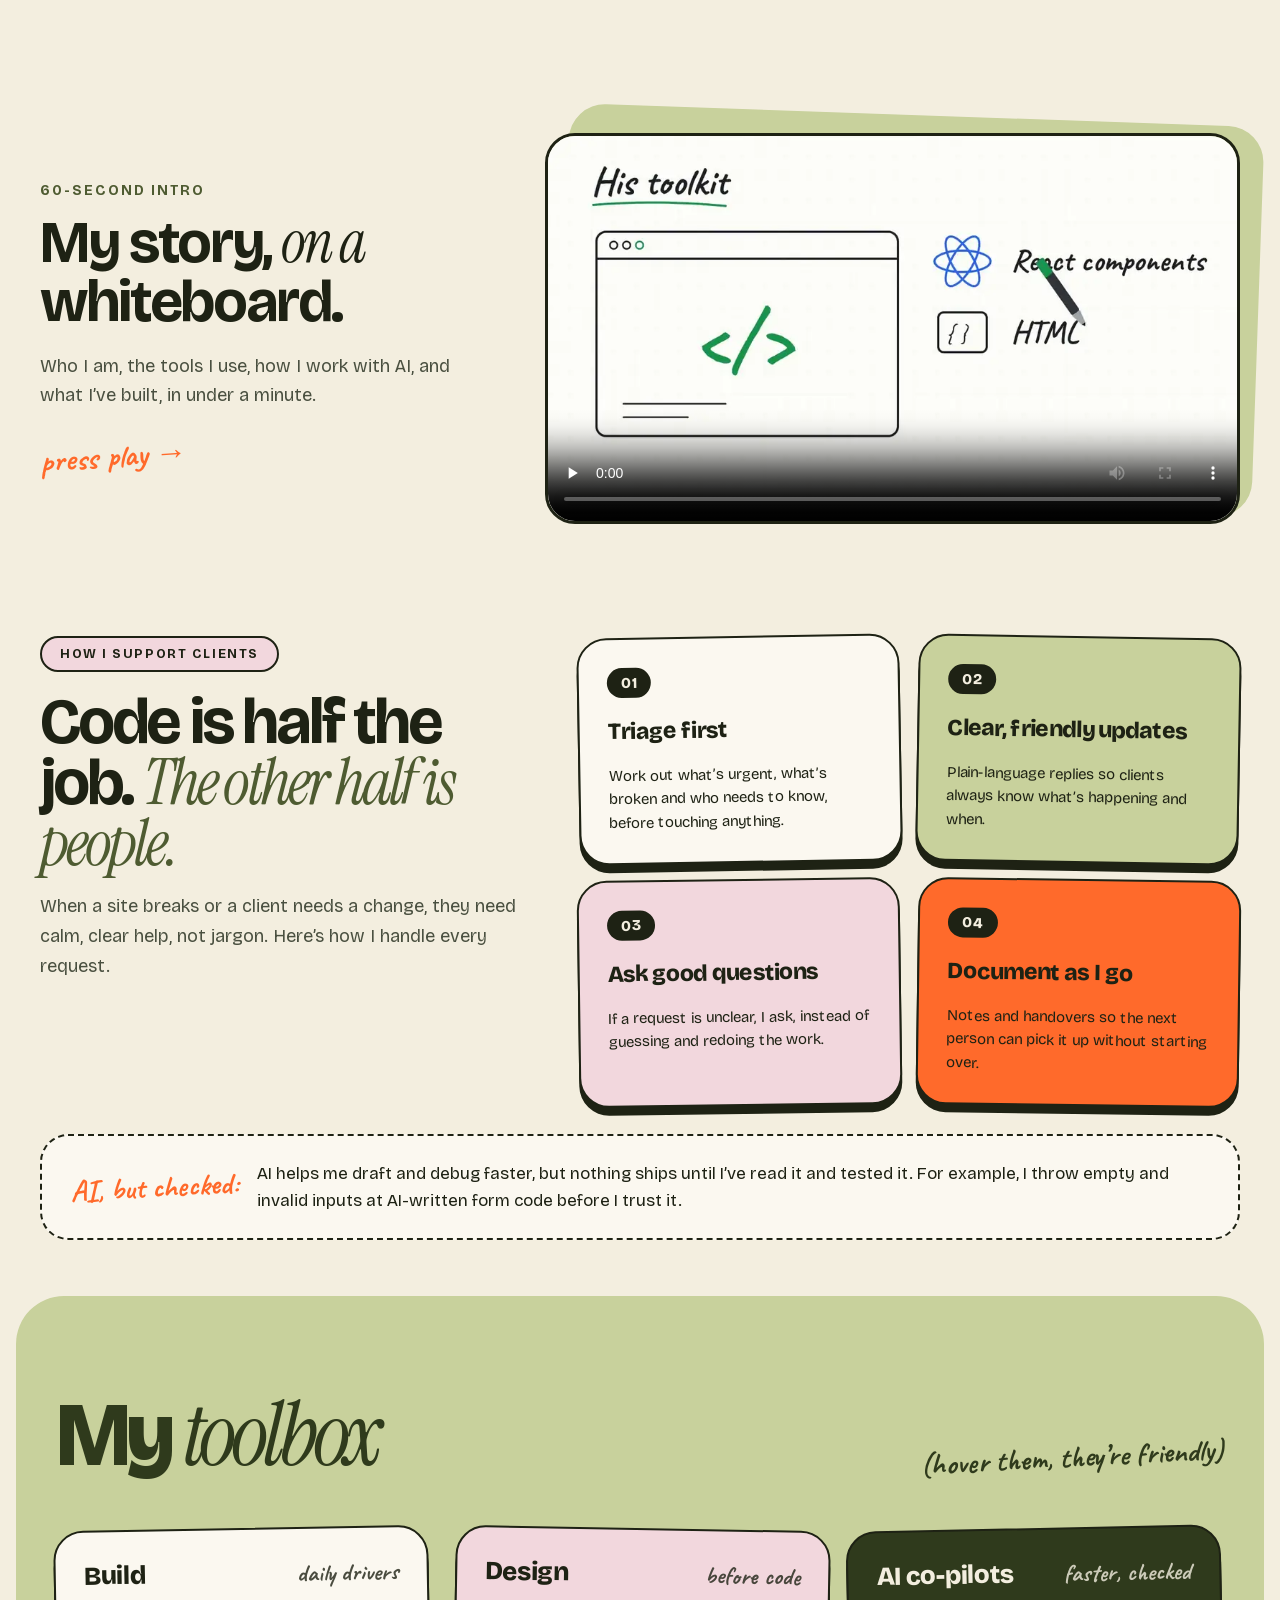
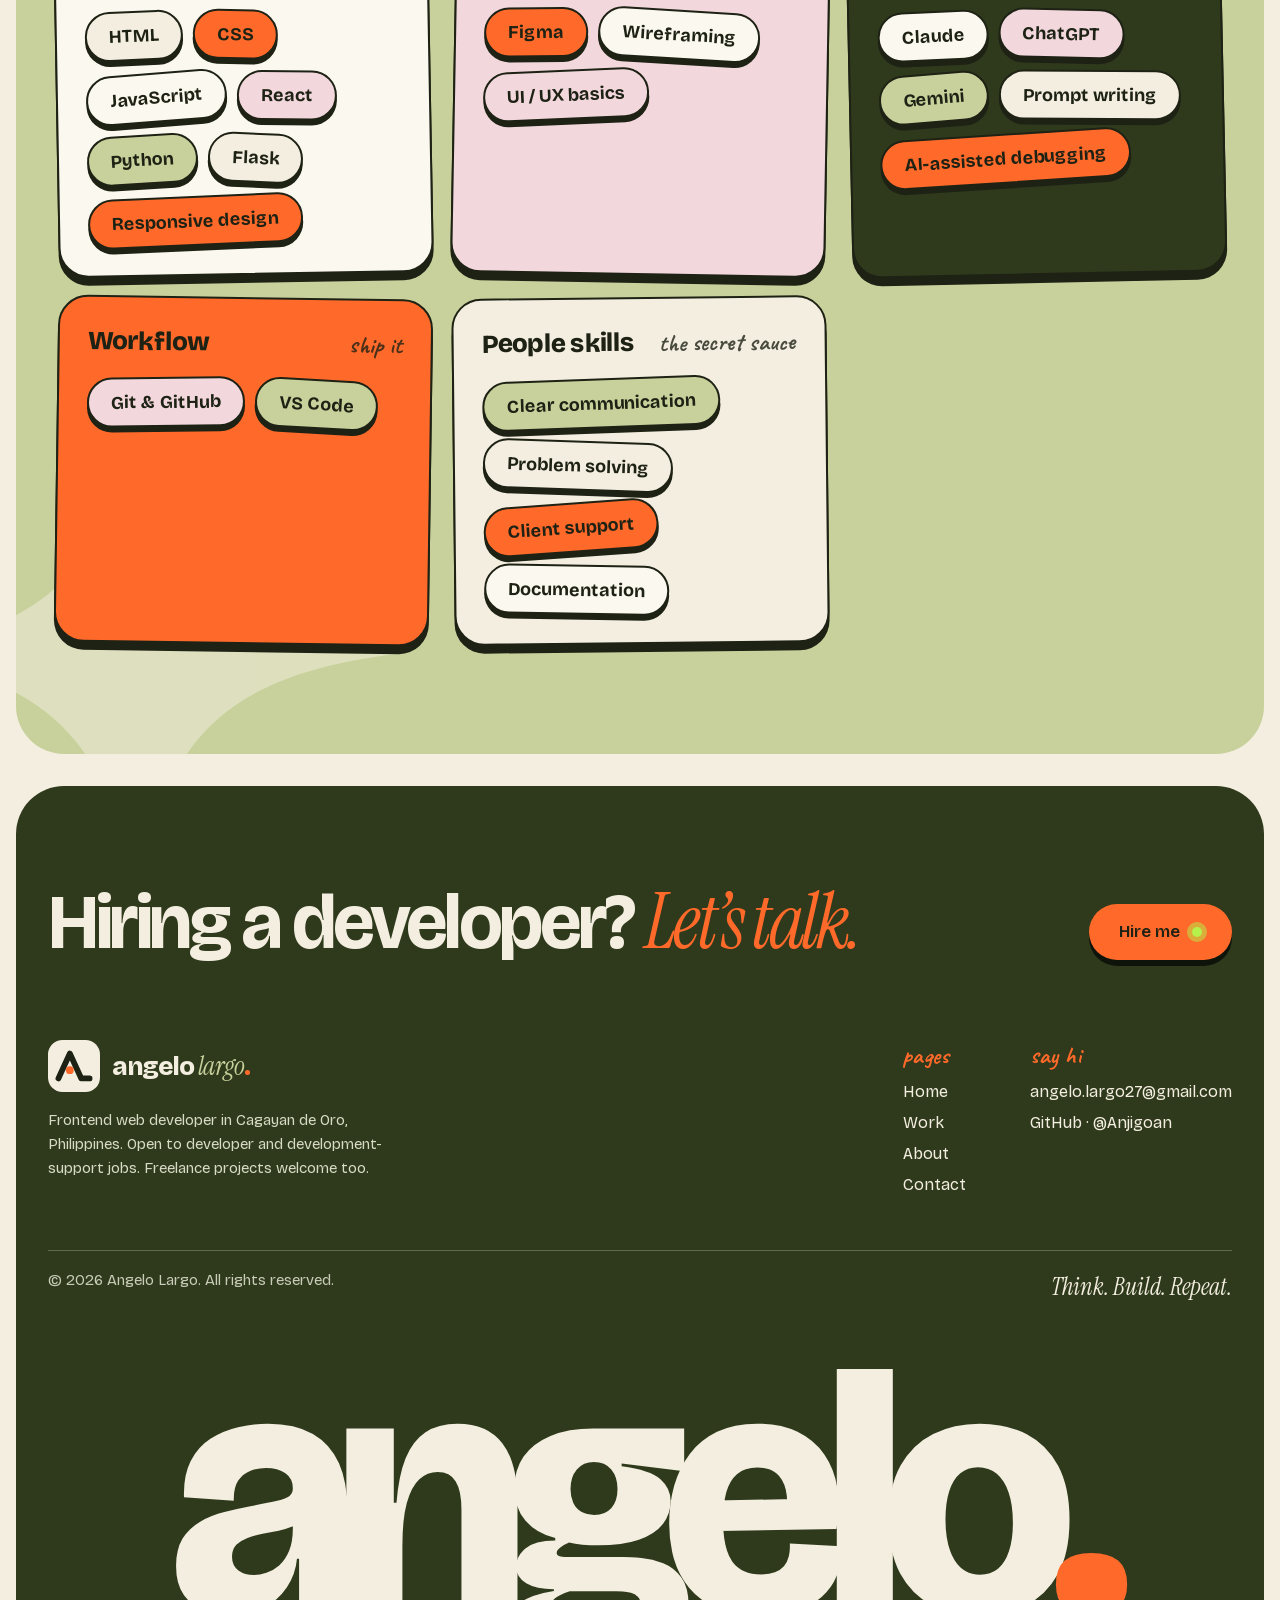
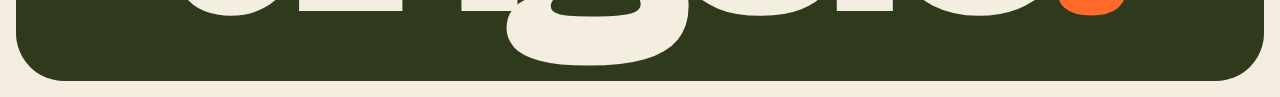
==== commit 2c684979: "Speed up page loads and fix accessibility issues Serve responsive WebP images, self-host the fonts, " ====
--- a/index.html
+++ b/index.html
@@ -26,9 +26,8 @@
   <meta name="twitter:image:alt" content="Angelo Largo logo on business cards, an app icon and a sticker">
   <link rel="icon" href="/assets/favicon.svg" type="image/svg+xml">
   <link rel="apple-touch-icon" href="/assets/apple-touch-icon.png">
-  <link rel="preconnect" href="https://fonts.googleapis.com">
-  <link rel="preconnect" href="https://fonts.gstatic.com" crossorigin>
-  <link href="https://fonts.googleapis.com/css2?family=Bricolage+Grotesque:opsz,wght@12..96,300..800&amp;family=Instrument+Serif:ital@0;1&amp;family=Caveat:wght@600;700&amp;display=swap" rel="stylesheet">
+  <link rel="preload" href="/assets/fonts/bricolage-grotesque.woff2" as="font" type="font/woff2" crossorigin>
+  <link rel="preload" as="image" type="image/webp" imagesrcset="/assets/angelo-hero-360.webp 360w, /assets/angelo-hero-603.webp 603w" imagesizes="(max-width: 860px) 310px, 395px" fetchpriority="high">
   <link rel="stylesheet" href="/styles.css">
   <script type="application/ld+json">
   {
@@ -167,7 +166,7 @@
 
       <h1 class="hero-title"><span class="hero-name"><span class="rise" style="--delay:0.15s">A</span><span class="rise" style="--delay:0.23s">N</span><span class="rise" style="--delay:0.31s">G</span><span class="rise" style="--delay:0.39s">E</span><span class="rise" style="--delay:0.47s">L</span><span class="rise" style="--delay:0.55s">O</span></span> <span class="hero-surname fade" style="--delay:1.5s"><span>L</span><span>A</span><span>R</span><span>G</span><span>O</span></span><span class="visually-hidden">, frontend web developer</span></h1>
 
-      <img class="hero-portrait" src="/assets/angelo-hero.png" alt="Angelo Largo smiling, hands in pockets" width="603" height="1100" fetchpriority="high">
+      <img class="hero-portrait" src="/assets/angelo-hero-603.webp" srcset="/assets/angelo-hero-360.webp 360w, /assets/angelo-hero-603.webp 603w" sizes="(max-width: 860px) 310px, 395px" alt="Angelo Largo smiling, hands in pockets" width="603" height="1100" fetchpriority="high">
 
       <div class="hero-note hero-note--left">
         <p class="hand pop" style="--rot:-8deg;--delay:1.6s">web developer<br>&amp; problem solver</p>
@@ -196,7 +195,7 @@
         <span class="sticker" style="right:6%;top:60%;--bg:var(--color-pink);--rot:-6deg">Python</span>
       </div>
 
-      <a class="hire-card fade" style="--delay:2.4s" href="/contact" aria-label="Open to developer jobs. Hire me">
+      <a class="hire-card fade" style="--delay:2.4s" href="/contact">
         <span class="status-dot"></span>
         <span class="hire-card-text"><b>Open to developer jobs</b><br><small>Freelance welcome too</small></span>
         <span class="hire-card-btn">Hire me <svg width="14" height="14" viewBox="0 0 16 16" fill="none" stroke="#1E2214" stroke-width="2.4" aria-hidden="true"><path d="M2 8h12M9 3l5 5-5 5"></path></svg></span>
@@ -216,7 +215,7 @@
     <p class="hand statement-hello tilt-left">hey, I’m Angelo —</p>
     <h2>
       I design &amp; build websites with <span class="it text-olive">personality</span>
-      <img class="statement-photo" src="/assets/angelo-peace.jpg" alt="Angelo smiling and making a peace sign" width="800" height="400">
+      <img class="statement-photo" src="/assets/angelo-peace-340.webp" alt="Angelo smiling and making a peace sign" width="340" height="170">
       — responsive, fast, and shipped with <span class="statement-ai">AI</span> as my co-pilot.
     </h2>
     <div class="btn-row">
@@ -242,7 +241,7 @@
     <div class="bento">
       <a class="work-tile work-tile--wide" href="/work" style="--tile-bg:#ffd3c4;--tile-title:38px">
         <div class="work-tile-media">
-          <img src="/assets/project-flirt-it.jpg" alt="Flirt-It dating app: swipe, match and chat screens" width="1800" height="1125" loading="lazy">
+          <img src="/assets/project-flirt-it-1200.webp" srcset="/assets/project-flirt-it-640.webp 640w, /assets/project-flirt-it-1200.webp 1200w" sizes="(max-width: 860px) calc(100vw - 44px), 690px" alt="Flirt-It dating app: swipe, match and chat screens" width="1800" height="1125" loading="lazy">
           <span class="work-tile-index">01</span>
         </div>
         <div class="work-tile-body">
@@ -260,7 +259,7 @@
 
       <a class="work-tile work-tile--narrow work-tile--dark" href="/work" style="--tile-title:32px">
         <div class="work-tile-media work-tile-media--fill">
-          <img src="/assets/project-mdo-xcca.jpg" alt="MDO-XCCA collection dashboard, details redacted" width="1800" height="1125" loading="lazy">
+          <img src="/assets/project-mdo-xcca-1200.webp" srcset="/assets/project-mdo-xcca-640.webp 640w, /assets/project-mdo-xcca-1200.webp 1200w" sizes="(max-width: 860px) calc(100vw - 44px), 690px" alt="MDO-XCCA collection dashboard, details redacted" width="1800" height="1125" loading="lazy">
           <span class="work-tile-index">02</span>
         </div>
         <div class="work-tile-body">
@@ -274,7 +273,7 @@
 
       <a class="work-tile work-tile--wide" href="/work" style="--tile-bg:var(--color-olive)">
         <div class="work-tile-media">
-          <img src="/assets/project-brand.jpg" alt="Angelo Largo brand identity on cards, app icon and sticker" width="1800" height="1125" loading="lazy">
+          <img src="/assets/project-brand-1200.webp" srcset="/assets/project-brand-640.webp 640w, /assets/project-brand-1200.webp 1200w" sizes="(max-width: 860px) calc(100vw - 44px), 690px" alt="Angelo Largo brand identity on cards, app icon and sticker" width="1800" height="1125" loading="lazy">
           <span class="work-tile-index">03</span>
         </div>
         <div class="work-tile-body">
@@ -303,7 +302,7 @@
       <p class="hand">press play →</p>
     </div>
     <div class="intro-media">
-      <div class="video-frame"><video src="/assets/intro.mp4" poster="/assets/intro-poster.jpg" controls playsinline preload="metadata" aria-label="Whiteboard explainer video about Angelo Largo"></video></div>
+      <div class="video-frame"><video src="/assets/intro.mp4" poster="/assets/intro-poster-960.webp" controls playsinline preload="none" aria-label="Whiteboard explainer video about Angelo Largo"><track kind="captions" src="/assets/intro.vtt" srclang="en" label="English" default></video></div>
     </div>
   </section>
 
--- a/styles.css
+++ b/styles.css
@@ -1,3 +1,30 @@
+@font-face {
+  font-family: "Bricolage Grotesque";
+  font-style: normal;
+  font-weight: 300 800;
+  font-display: swap;
+  src: url("/assets/fonts/bricolage-grotesque.woff2") format("woff2");
+  unicode-range: U+0000-00FF, U+0131, U+0152-0153, U+02BB-02BC, U+02C6, U+02DA, U+02DC, U+0304, U+0308, U+0329, U+2000-206F, U+20AC, U+2122, U+2191, U+2193, U+2212, U+2215, U+FEFF, U+FFFD;
+}
+
+@font-face {
+  font-family: "Caveat";
+  font-style: normal;
+  font-weight: 600 700;
+  font-display: swap;
+  src: url("/assets/fonts/caveat.woff2") format("woff2");
+  unicode-range: U+0000-00FF, U+0131, U+0152-0153, U+02BB-02BC, U+02C6, U+02DA, U+02DC, U+0304, U+0308, U+0329, U+2000-206F, U+20AC, U+2122, U+2191, U+2193, U+2212, U+2215, U+FEFF, U+FFFD;
+}
+
+@font-face {
+  font-family: "Instrument Serif";
+  font-style: italic;
+  font-weight: 400;
+  font-display: swap;
+  src: url("/assets/fonts/instrument-serif-italic.woff2") format("woff2");
+  unicode-range: U+0000-00FF, U+0131, U+0152-0153, U+02BB-02BC, U+02C6, U+02DA, U+02DC, U+0304, U+0308, U+0329, U+2000-206F, U+20AC, U+2122, U+2191, U+2193, U+2212, U+2215, U+FEFF, U+FFFD;
+}
+
 :root {
   --font-body: "Bricolage Grotesque", system-ui, sans-serif;
   --font-accent: "Instrument Serif", Georgia, serif;
@@ -589,7 +616,7 @@
   height: min(720px, 80%);
   filter: drop-shadow(0 30px 40px rgba(20, 26, 10, 0.35));
   transform: translateX(-50%);
-  animation: portrait-in 1.4s var(--ease-soft) 0.7s backwards;
+  animation: portrait-in 1s var(--ease-soft) backwards;
 }
 
 .hero-surname {
@@ -1123,7 +1150,7 @@
   align-items: center;
   gap: 56px;
   padding-top: 40px;
-  padding-bottom: 120px;
+  padding-bottom: 56px;
 }
 
 .intro-copy {
@@ -1188,7 +1215,7 @@
 /* Home client support */
 
 .support {
-  padding-top: 120px;
+  padding-top: 56px;
   padding-bottom: 40px;
 }
 
@@ -2386,9 +2413,9 @@
   }
 }
 
+/* Transform only: fading here makes text fail contrast checks while it's on its way in. */
 @keyframes reveal {
   from {
-    opacity: 0;
     transform: translateY(70px) rotate(var(--rev-rotate));
   }
 
@@ -2431,7 +2458,6 @@
 
 @keyframes rise {
   from {
-    opacity: 0;
     transform: translateY(60%) rotate(6deg);
   }
 }
@@ -2444,8 +2470,7 @@
 
 @keyframes portrait-in {
   from {
-    opacity: 0;
-    transform: translate(-50%, 80px);
+    transform: translate(-50%, 40px);
   }
 }
 
@@ -2615,6 +2640,14 @@
     padding-top: calc(var(--header-space) + 88px);
   }
 
+  .intro {
+    padding-bottom: 32px;
+  }
+
+  .support {
+    padding-top: 40px;
+  }
+
   .case-media {
     margin-bottom: 36px;
   }
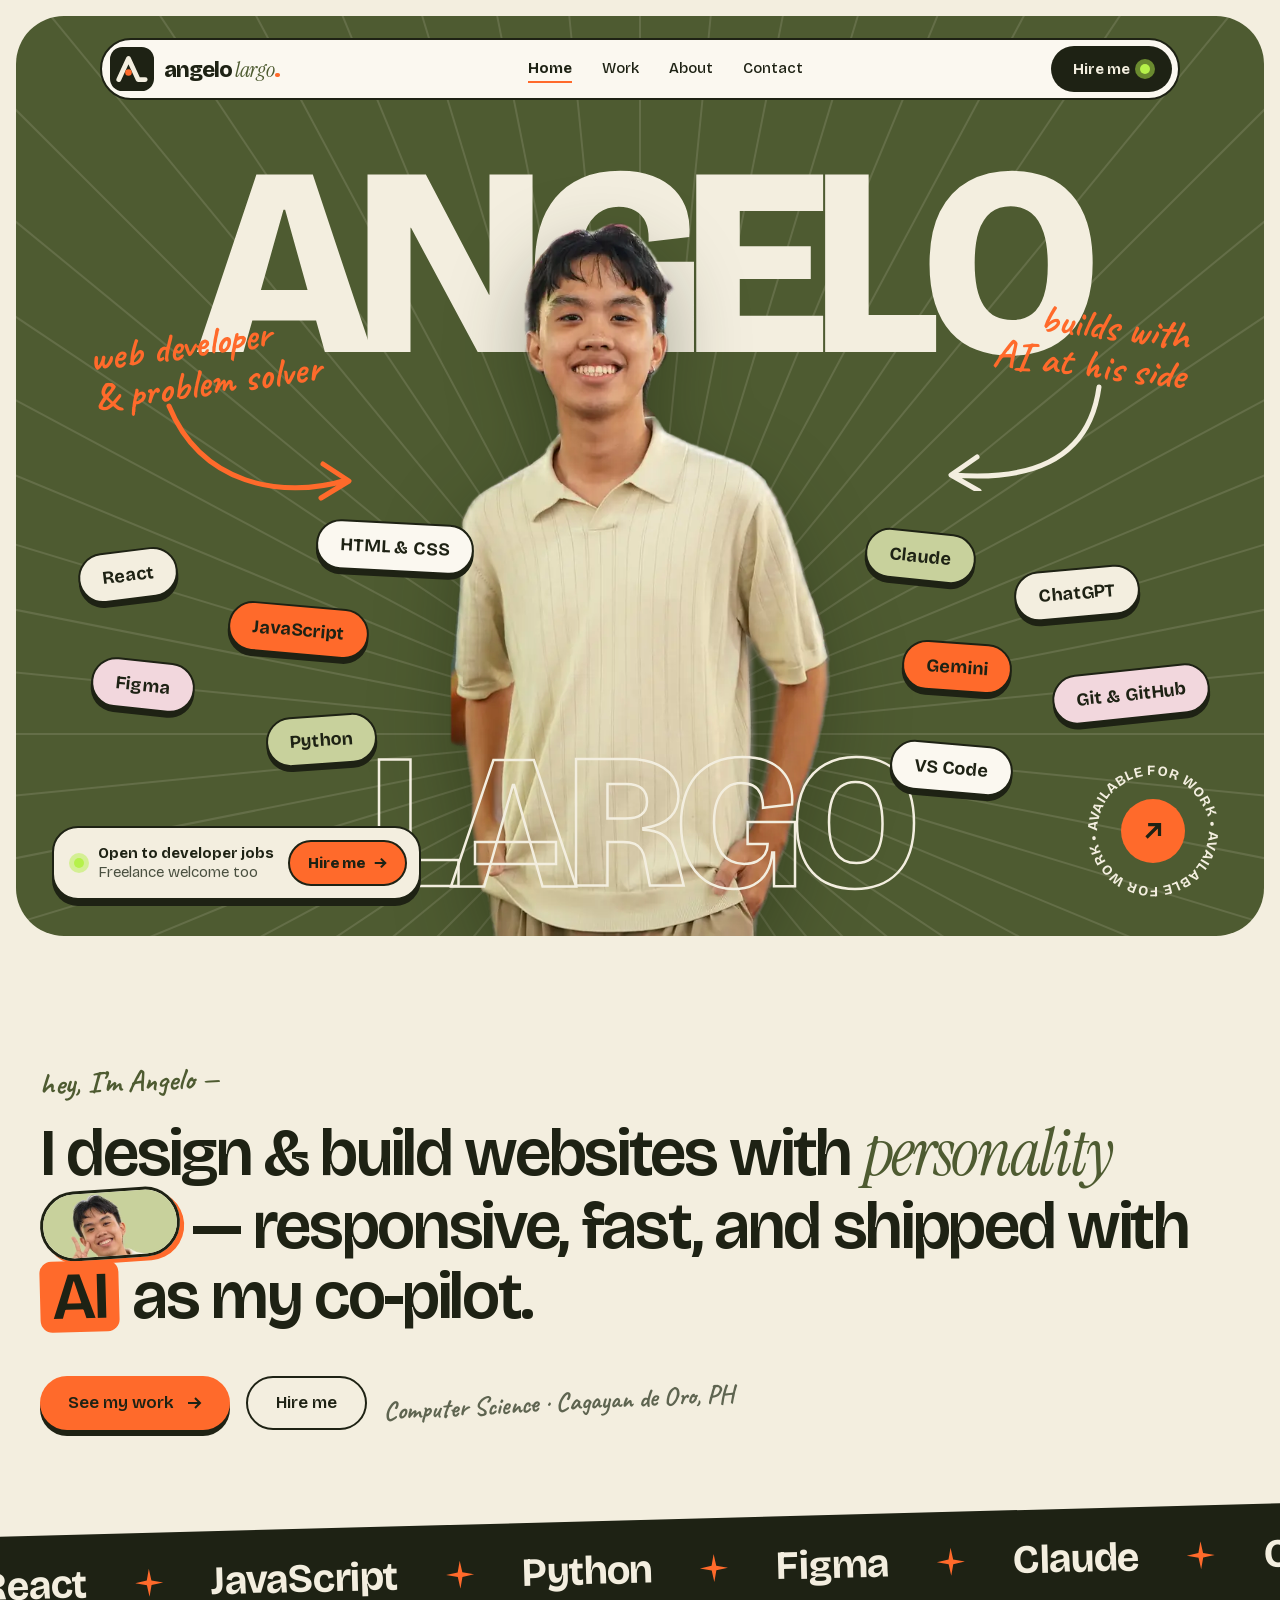
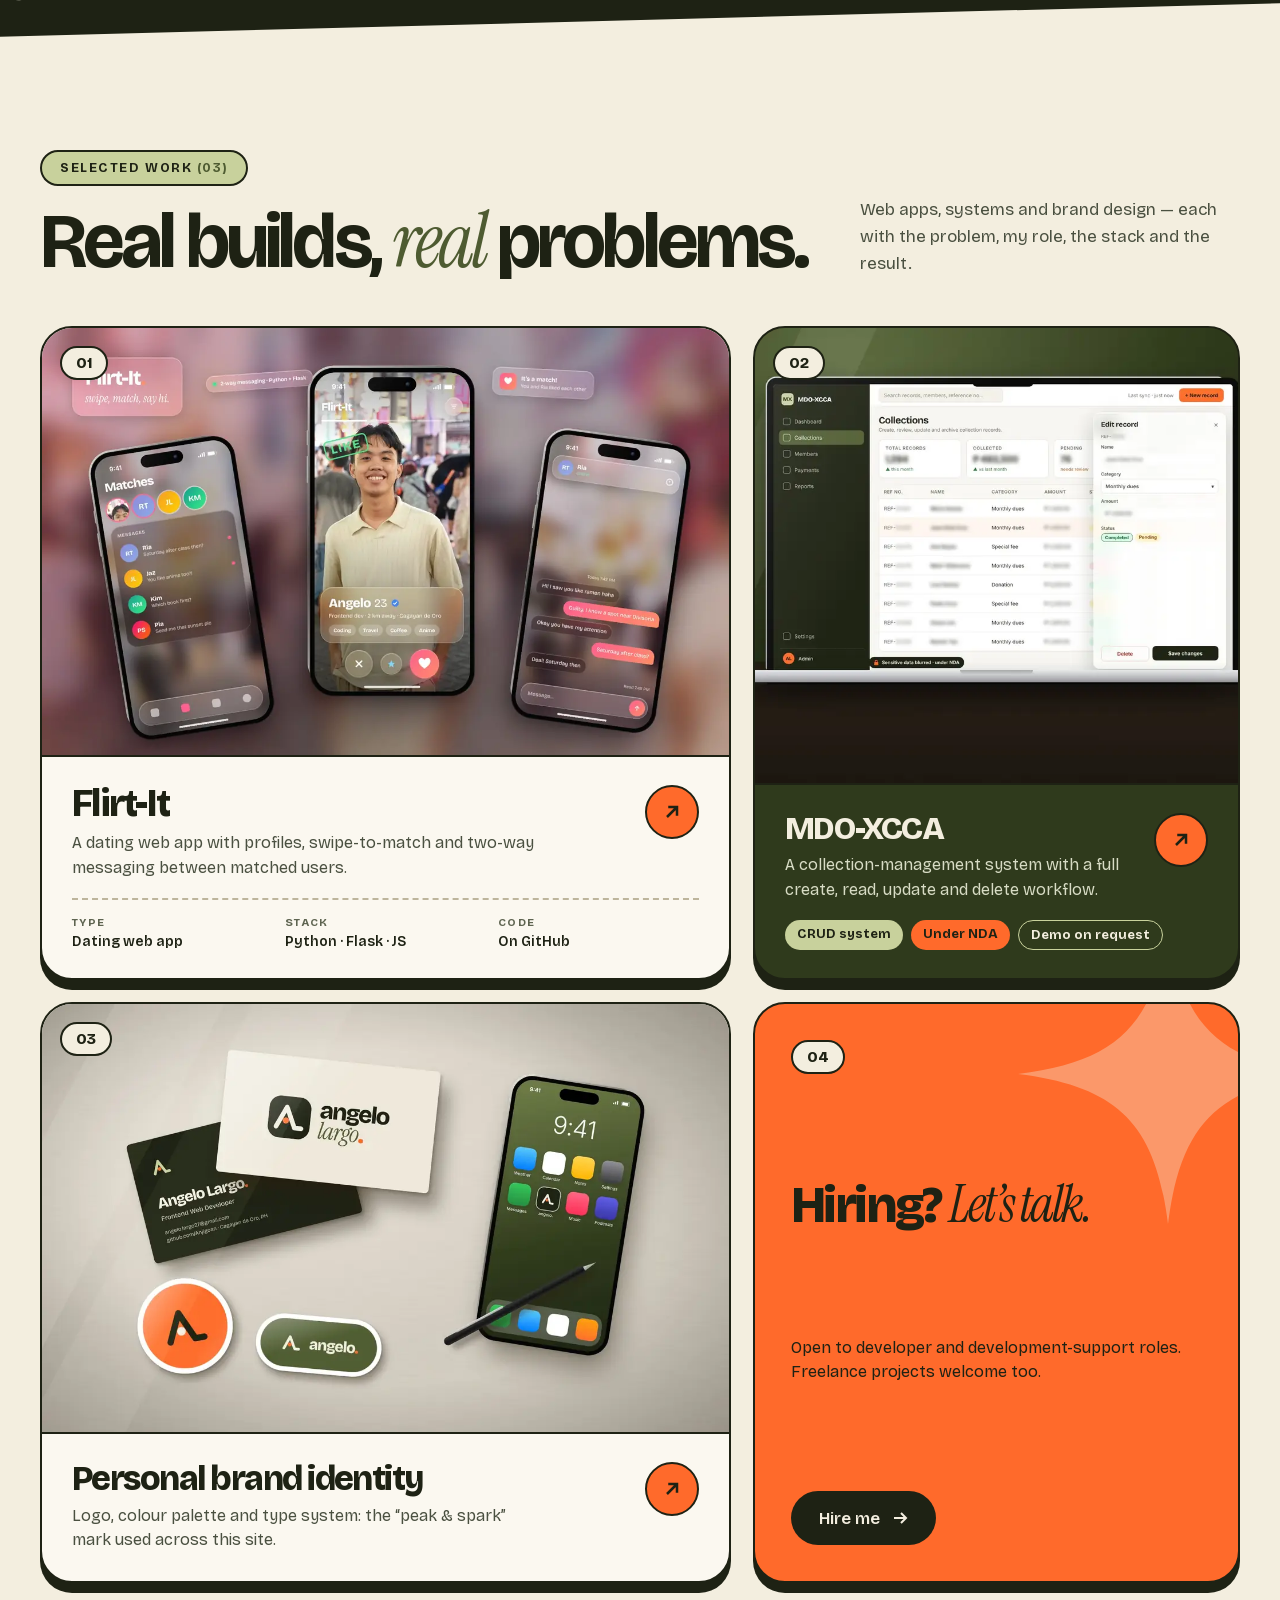
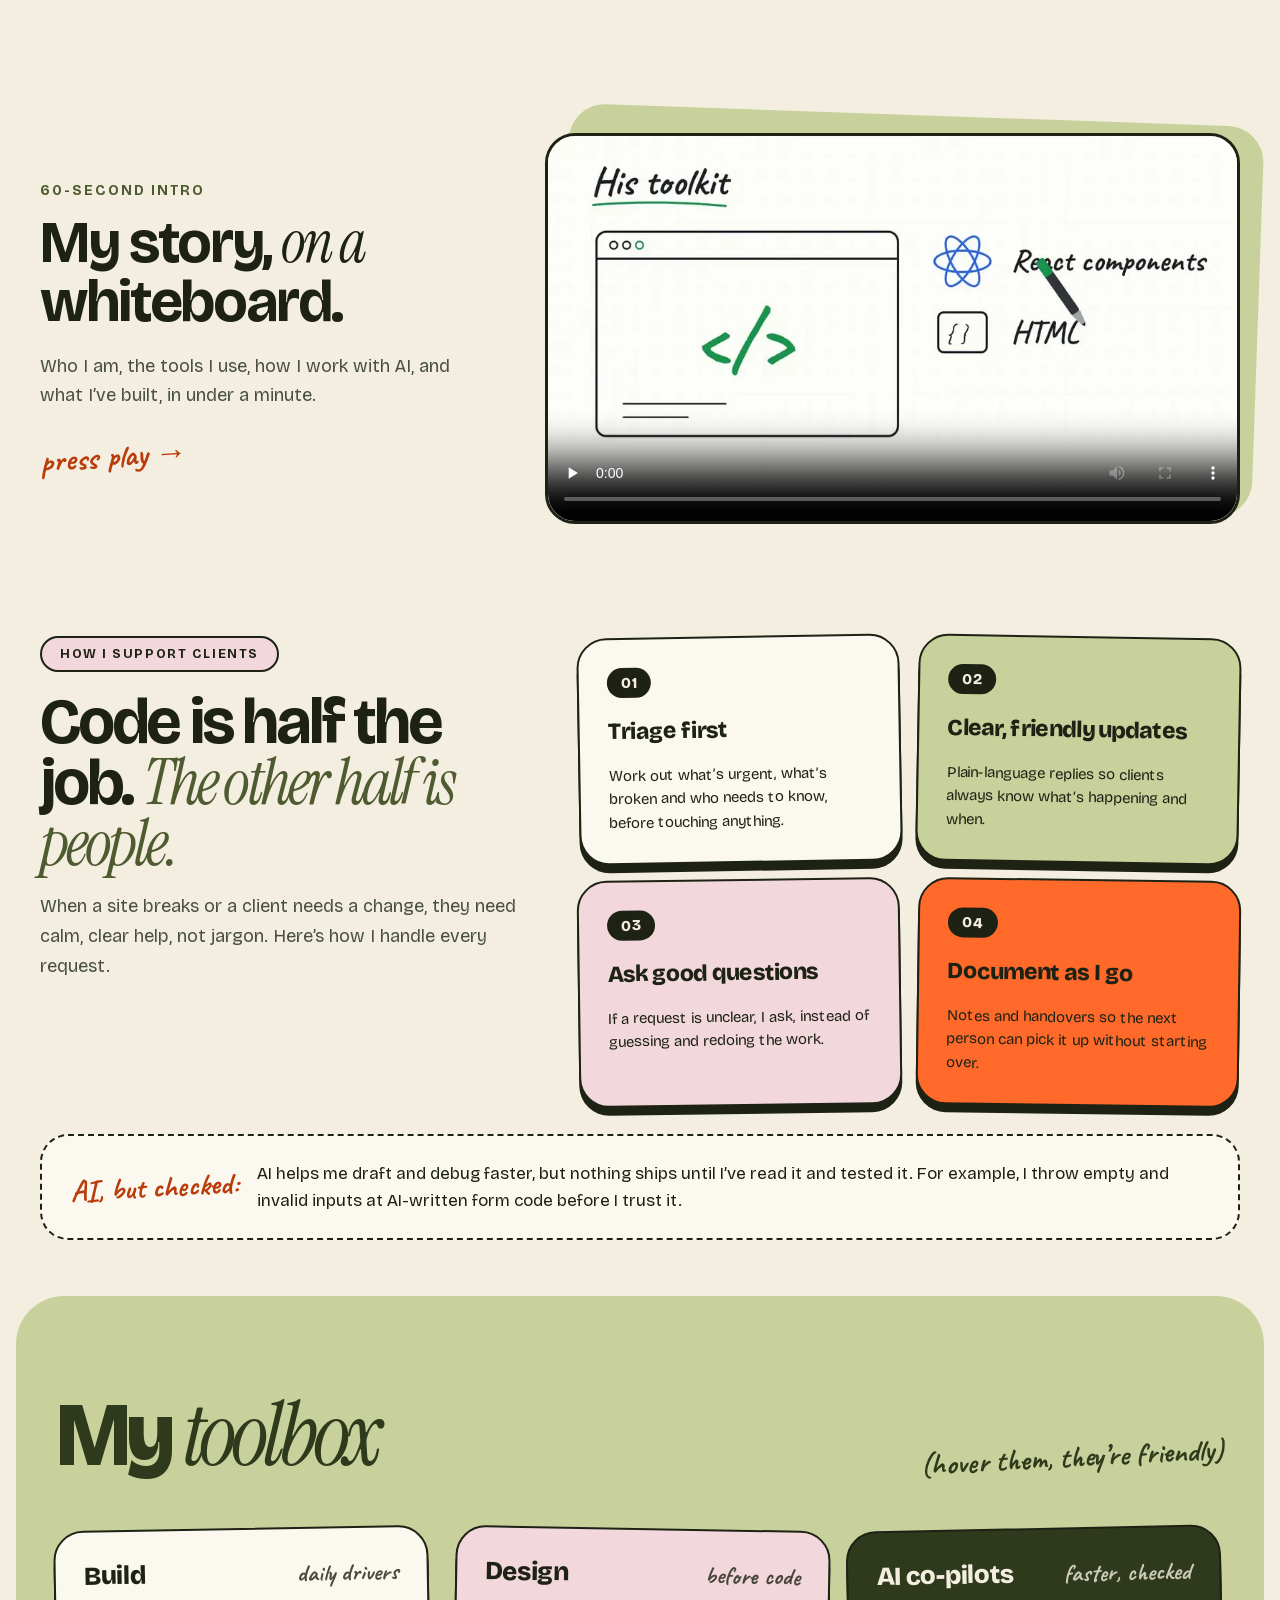
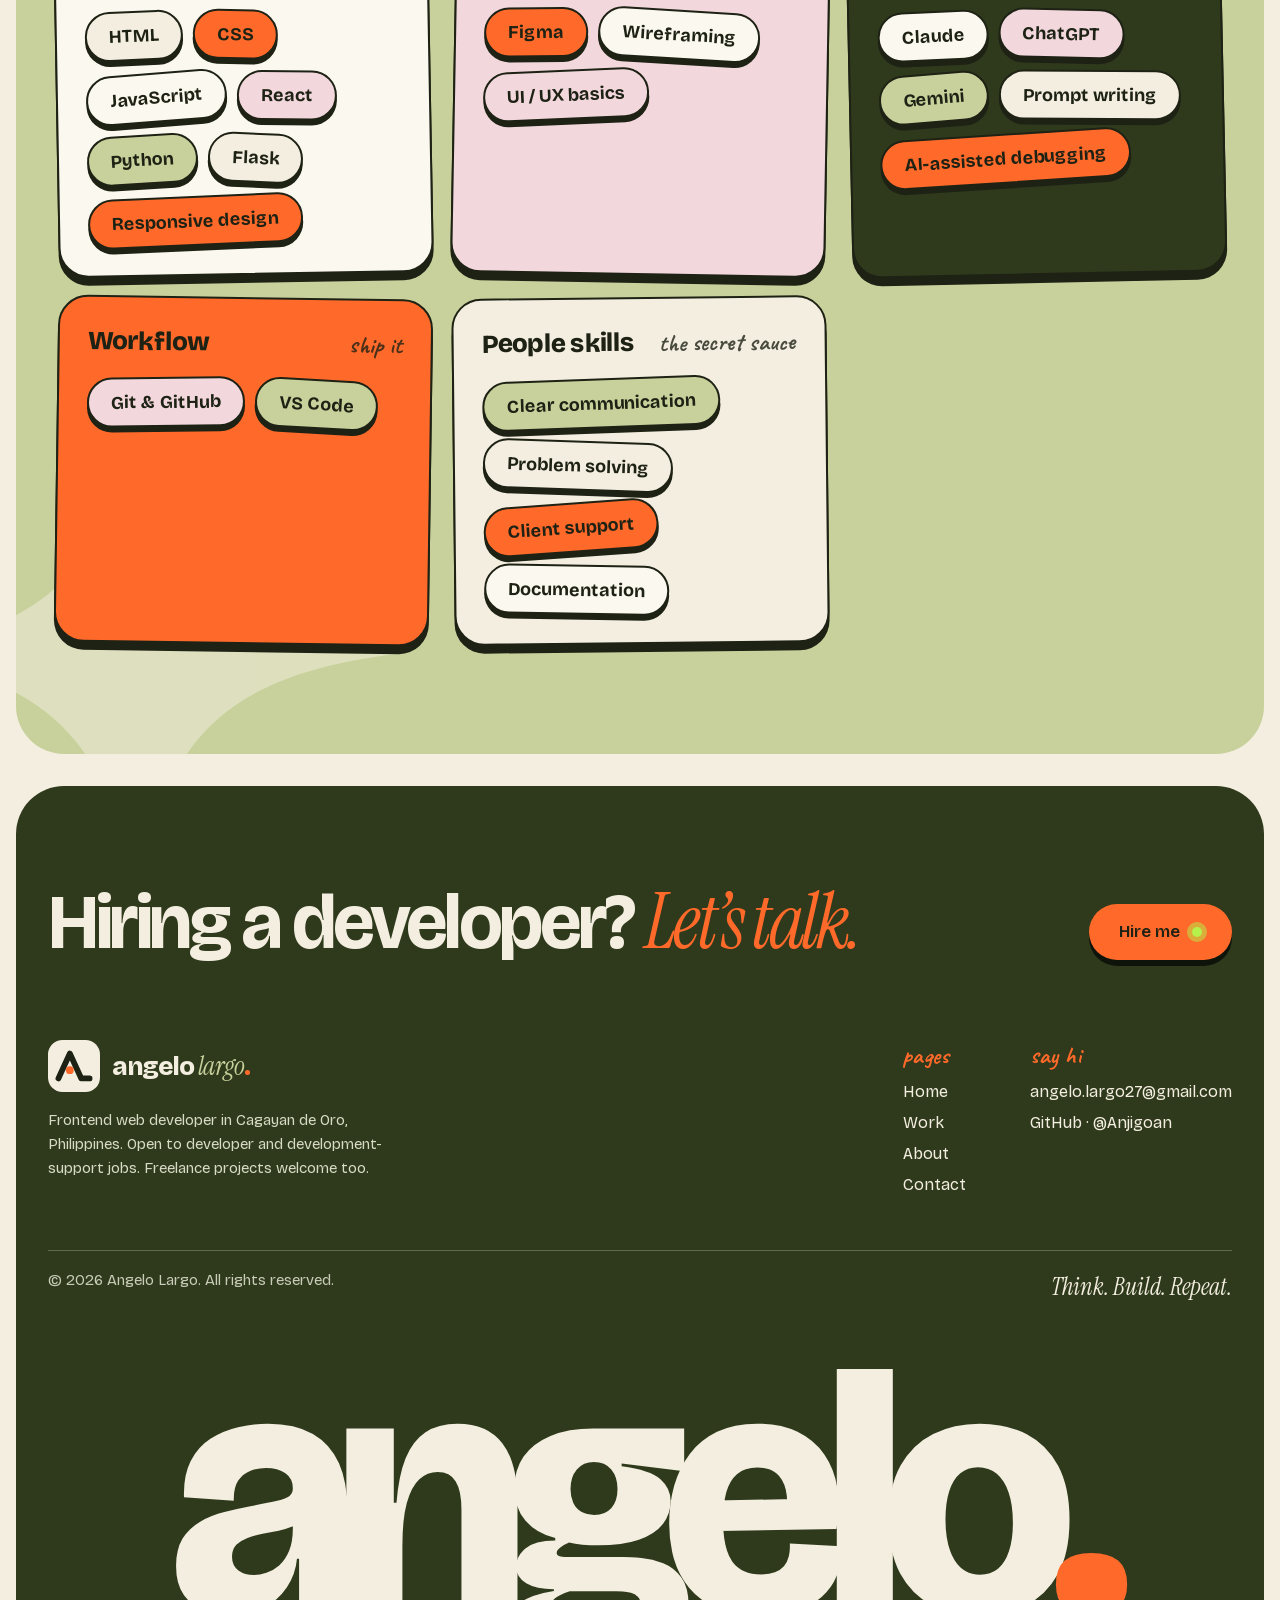
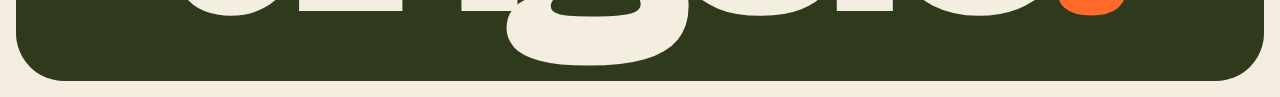
==== commit 0c46ff24: "Reach full PageSpeed scores and add video captions Fix text contrast, the hero badge's link name and" ====
--- a/index.html
+++ b/index.html
@@ -27,7 +27,7 @@
   <link rel="icon" href="/assets/favicon.svg" type="image/svg+xml">
   <link rel="apple-touch-icon" href="/assets/apple-touch-icon.png">
   <link rel="preload" href="/assets/fonts/bricolage-grotesque.woff2" as="font" type="font/woff2" crossorigin>
-  <link rel="preload" as="image" type="image/webp" imagesrcset="/assets/angelo-hero-360.webp 360w, /assets/angelo-hero-603.webp 603w" imagesizes="(max-width: 860px) 310px, 395px" fetchpriority="high">
+  <link rel="preload" as="image" type="image/webp" imagesrcset="/assets/angelo-hero-360.webp 360w, /assets/angelo-hero-540.webp 540w, /assets/angelo-hero-603.webp 603w" imagesizes="(max-width: 860px) 310px, 395px" fetchpriority="high">
   <link rel="stylesheet" href="/styles.css">
   <script type="application/ld+json">
   {
@@ -115,12 +115,13 @@
         "@type": "VideoObject",
         "@id": "https://angelo-largo-portfolio.vercel.app/#intro-video",
         "name": "Angelo Largo: 60-second intro",
-        "description": "A whiteboard explainer covering who Angelo Largo is, the tools he uses, how he works with AI, and what he has built.",
+        "description": "A whiteboard animation covering who Angelo Largo is, the tools he uses, how he works with AI, and what he has built.",
         "thumbnailUrl": "https://angelo-largo-portfolio.vercel.app/assets/intro-poster.jpg",
         "contentUrl": "https://angelo-largo-portfolio.vercel.app/assets/intro.mp4",
         "uploadDate": "2026-11-05",
         "duration": "PT58S",
-        "inLanguage": "en"
+        "inLanguage": "en",
+        "transcript": "A whiteboard animation with background music and no narration. On screen: Hi, meet Angelo Largo. His background: Computer Science, Xavier University – Ateneo de Cagayan; hunting for dev jobs; Cagayan de Oro, Philippines. His toolkit: React components, HTML and CSS, and responsive layouts, desktop plus mobile from day one. His AI copilots: Claude and ChatGPT. How he works: Plan, Build, Check, Ship. Real projects: Flirt-It, a web app, and MDO-XCCA, a collection system with CRUD, under NDA. Open to developer jobs and freelance. Think. Build. Repeat."
       }
     ]
   }
@@ -166,7 +167,7 @@
 
       <h1 class="hero-title"><span class="hero-name"><span class="rise" style="--delay:0.15s">A</span><span class="rise" style="--delay:0.23s">N</span><span class="rise" style="--delay:0.31s">G</span><span class="rise" style="--delay:0.39s">E</span><span class="rise" style="--delay:0.47s">L</span><span class="rise" style="--delay:0.55s">O</span></span> <span class="hero-surname fade" style="--delay:1.5s"><span>L</span><span>A</span><span>R</span><span>G</span><span>O</span></span><span class="visually-hidden">, frontend web developer</span></h1>
 
-      <img class="hero-portrait" src="/assets/angelo-hero-603.webp" srcset="/assets/angelo-hero-360.webp 360w, /assets/angelo-hero-603.webp 603w" sizes="(max-width: 860px) 310px, 395px" alt="Angelo Largo smiling, hands in pockets" width="603" height="1100" fetchpriority="high">
+      <img class="hero-portrait" src="/assets/angelo-hero-603.webp" srcset="/assets/angelo-hero-360.webp 360w, /assets/angelo-hero-540.webp 540w, /assets/angelo-hero-603.webp 603w" sizes="(max-width: 860px) 310px, 395px" alt="Angelo Largo smiling, hands in pockets" width="603" height="1100" fetchpriority="high">
 
       <div class="hero-note hero-note--left">
         <p class="hand pop" style="--rot:-8deg;--delay:1.6s">web developer<br>&amp; problem solver</p>
@@ -195,19 +196,19 @@
         <span class="sticker" style="right:6%;top:60%;--bg:var(--color-pink);--rot:-6deg">Python</span>
       </div>
 
-      <a class="hire-card fade" style="--delay:2.4s" href="/contact">
+      <a class="hire-card fade" style="--delay:.6s" href="/contact">
         <span class="status-dot"></span>
         <span class="hire-card-text"><b>Open to developer jobs</b><br><small>Freelance welcome too</small></span>
         <span class="hire-card-btn">Hire me <svg width="14" height="14" viewBox="0 0 16 16" fill="none" stroke="#1E2214" stroke-width="2.4" aria-hidden="true"><path d="M2 8h12M9 3l5 5-5 5"></path></svg></span>
       </a>
 
-      <a class="available-badge fade hide-sm" style="--delay:2.4s" href="/contact" aria-label="Available for work, contact Angelo">
+      <div class="available-badge fade hide-sm" style="--delay:.6s">
         <svg class="spin" width="150" height="150" viewBox="0 0 150 150" aria-hidden="true">
           <defs><path id="available-circle" d="M75 75 m-56 0 a56 56 0 1 1 112 0 a56 56 0 1 1 -112 0"></path></defs>
           <text><textPath href="#available-circle" textLength="348" lengthAdjust="spacing">AVAILABLE FOR WORK • AVAILABLE FOR WORK • </textPath></text>
         </svg>
-        <span class="available-badge-core"><svg width="26" height="26" viewBox="0 0 16 16" fill="none" stroke="#1E2214" stroke-width="2" aria-hidden="true"><path d="M4 12 12 4M5 4h7v7"></path></svg></span>
-      </a>
+        <a class="available-badge-core" href="/contact" aria-label="Available for work, contact Angelo"><svg width="26" height="26" viewBox="0 0 16 16" fill="none" stroke="#1E2214" stroke-width="2" aria-hidden="true"><path d="M4 12 12 4M5 4h7v7"></path></svg></a>
+      </div>
     </div>
   </section>
 
@@ -302,7 +303,7 @@
       <p class="hand">press play →</p>
     </div>
     <div class="intro-media">
-      <div class="video-frame"><video src="/assets/intro.mp4" poster="/assets/intro-poster-960.webp" controls playsinline preload="none" aria-label="Whiteboard explainer video about Angelo Largo"><track kind="captions" src="/assets/intro.vtt" srclang="en" label="English" default></video></div>
+      <div class="video-frame"><video src="/assets/intro.mp4" poster="/assets/intro-poster-960.webp" controls playsinline preload="none" aria-label="Whiteboard explainer video about Angelo Largo"><track kind="captions" src="/assets/intro.vtt" srclang="en" label="English"></video></div>
     </div>
   </section>
 
@@ -459,6 +460,6 @@
   </footer>
   </div>
 
-  <script src="/script.js"></script>
+  <script src="/script.js" defer></script>
 </body>
 </html>
--- a/styles.css
+++ b/styles.css
@@ -1,3 +1,13 @@
+/* Arial tuned to Bricolage's size, so text barely moves when the real font loads. */
+@font-face {
+  font-family: "Bricolage Fallback";
+  src: local("Arial"), local("Roboto");
+  size-adjust: 92%;
+  ascent-override: 101%;
+  descent-override: 29%;
+  line-gap-override: 0%;
+}
+
 @font-face {
   font-family: "Bricolage Grotesque";
   font-style: normal;
@@ -26,7 +36,7 @@
 }
 
 :root {
-  --font-body: "Bricolage Grotesque", system-ui, sans-serif;
+  --font-body: "Bricolage Grotesque", "Bricolage Fallback", system-ui, sans-serif;
   --font-accent: "Instrument Serif", Georgia, serif;
   --font-hand: "Caveat", cursive;
 
@@ -40,6 +50,8 @@
   --color-sage: #c8d19c;
   --color-sage-soft: #e3e8c8;
   --color-orange: #ff6a2b;
+  --color-orange-text: #b93c0a;
+  --color-orange-soft: #ffb38a;
   --color-lime: #b6f24a;
   --color-pink: #f2d7dd;
   --color-muted: #4a5040;
@@ -834,6 +846,14 @@
   background: var(--color-orange);
 }
 
+/* Keeps the whole badge clickable, while the spinning text stays out of the link's name. */
+.available-badge-core::after {
+  position: absolute;
+  inset: -43px;
+  content: "";
+  border-radius: 50%;
+}
+
 /* Home statement */
 
 .statement {
@@ -1177,7 +1197,7 @@
 
 .intro-copy .hand {
   display: inline-block;
-  color: var(--color-orange);
+  color: var(--color-orange-text);
   font-size: 32px;
   transform: rotate(-4deg);
 }
@@ -1304,7 +1324,7 @@
 }
 
 .ai-note .hand {
-  color: var(--color-orange);
+  color: var(--color-orange-text);
   font-size: 30px;
   transform: rotate(-3deg);
 }
@@ -1736,7 +1756,7 @@
 /* About */
 
 .about-hero {
-  align-items: center;
+  align-items: flex-start;
   gap: 88px;
   padding-top: calc(var(--header-space) + 112px);
   padding-bottom: 120px;
@@ -1815,6 +1835,10 @@
 .looking-for .eyebrow {
   color: var(--color-lime);
   font-size: 13px;
+}
+
+.looking-for .text-orange {
+  color: var(--color-orange-soft);
 }
 
 .looking-for h2 {
@@ -1944,7 +1968,7 @@
 
 .timeline .hand {
   margin-bottom: 2px;
-  color: var(--color-orange);
+  color: var(--color-orange-text);
   font-size: 26px;
 }
 
@@ -2007,7 +2031,7 @@
 }
 
 .contact-intro h1 .it {
-  color: var(--color-orange);
+  color: var(--color-orange-text);
   letter-spacing: -0.03em;
 }
 
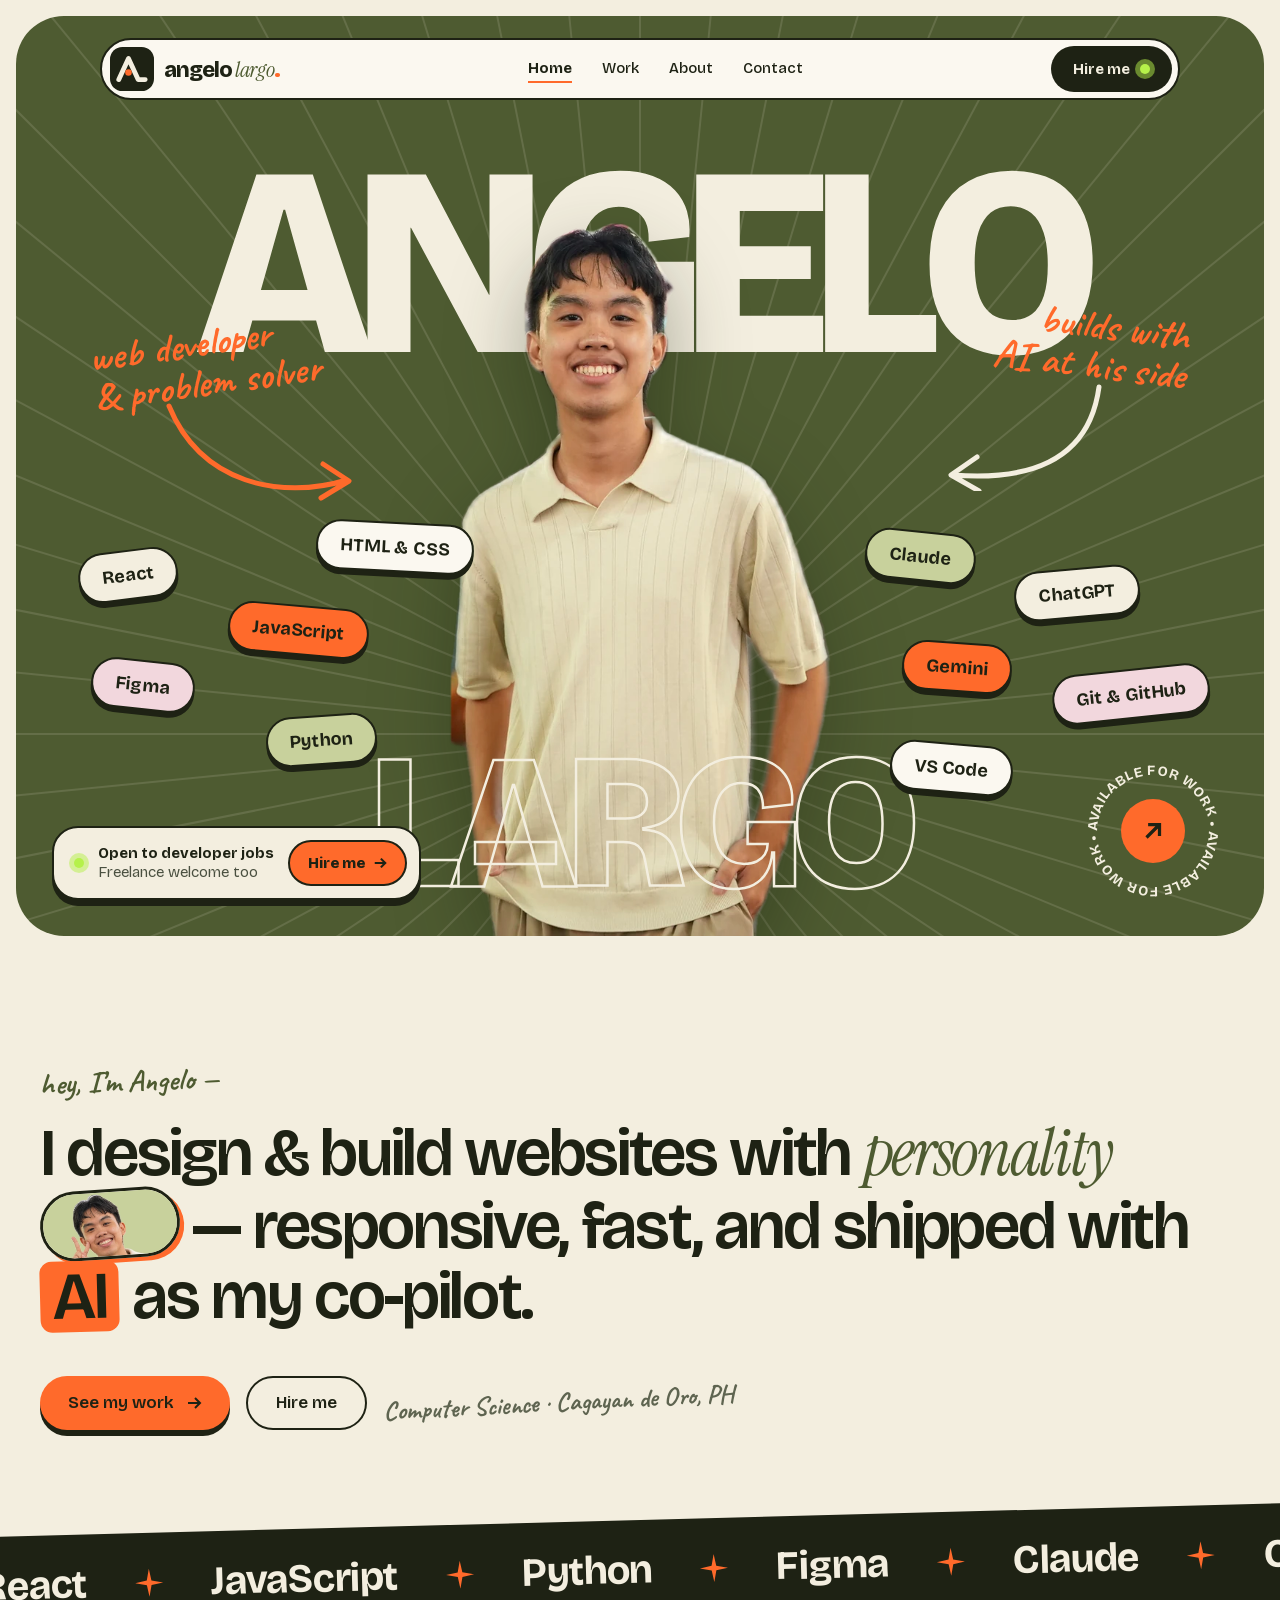
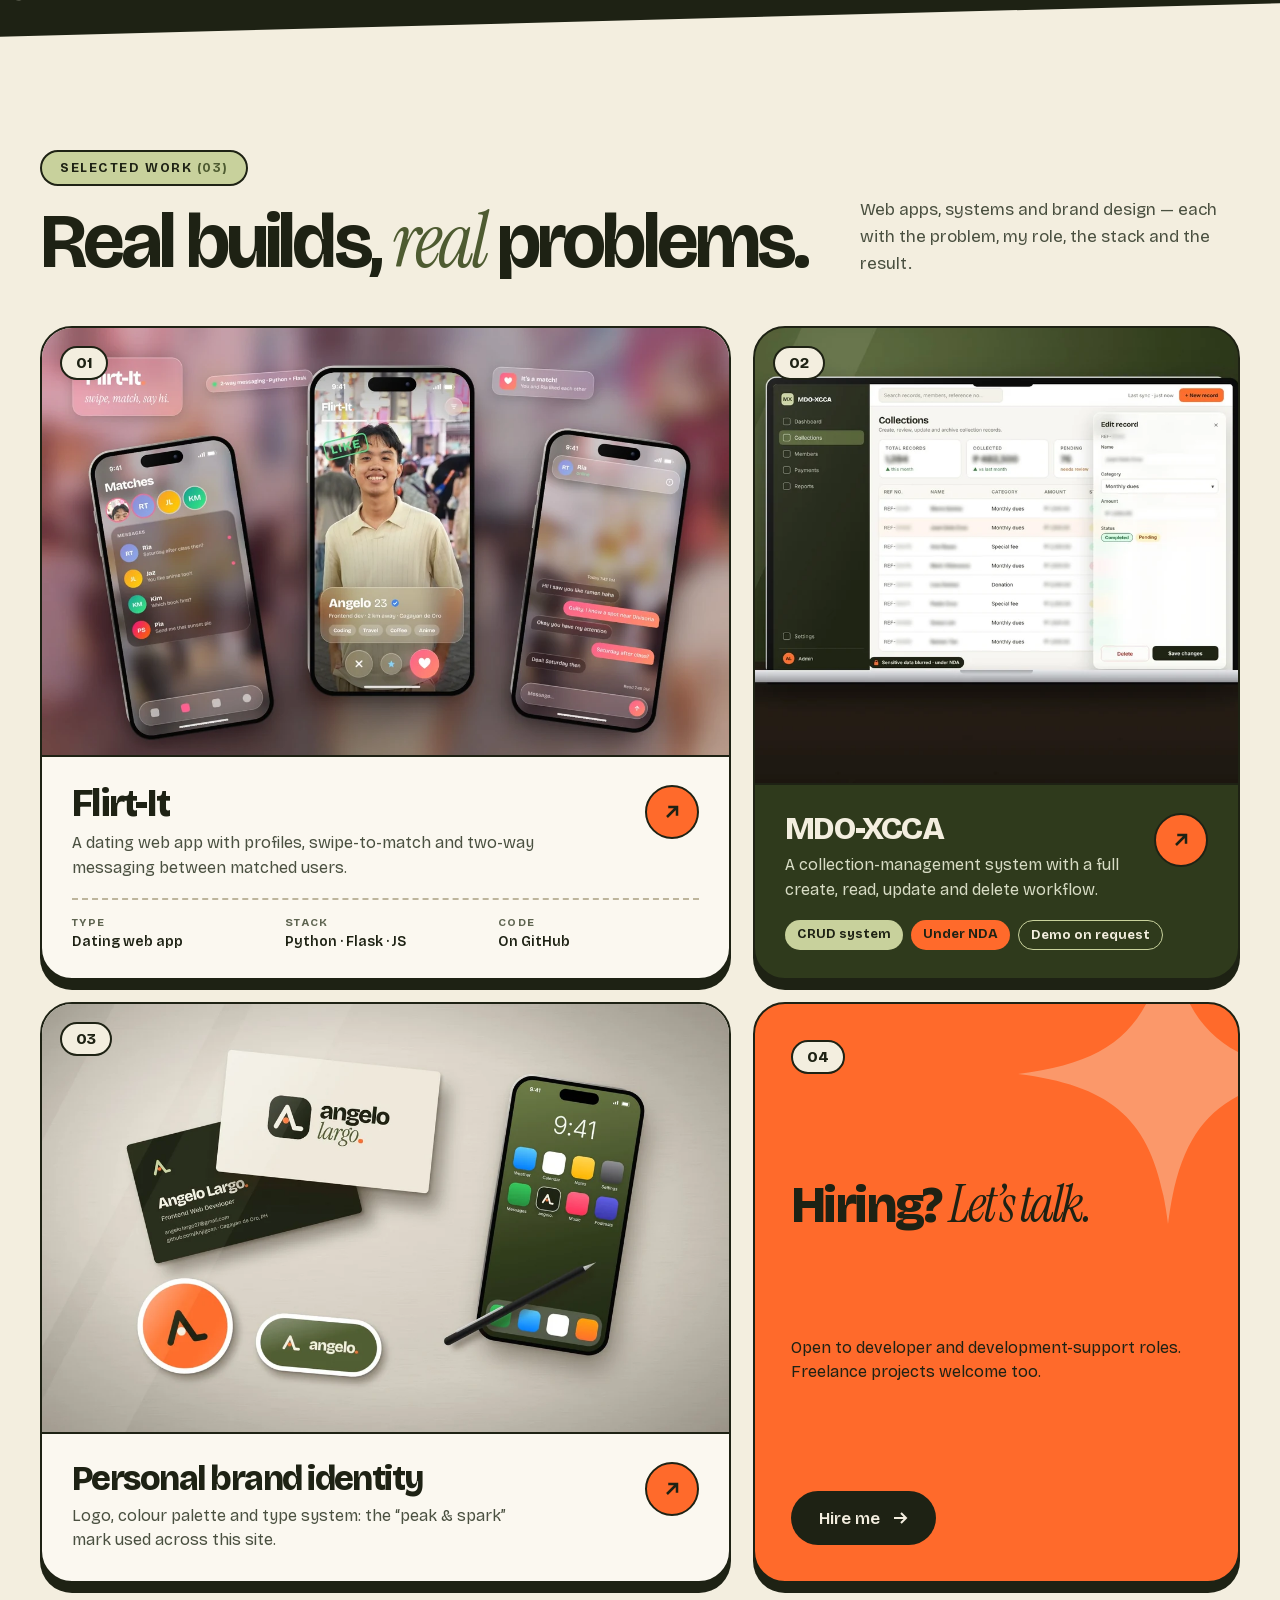
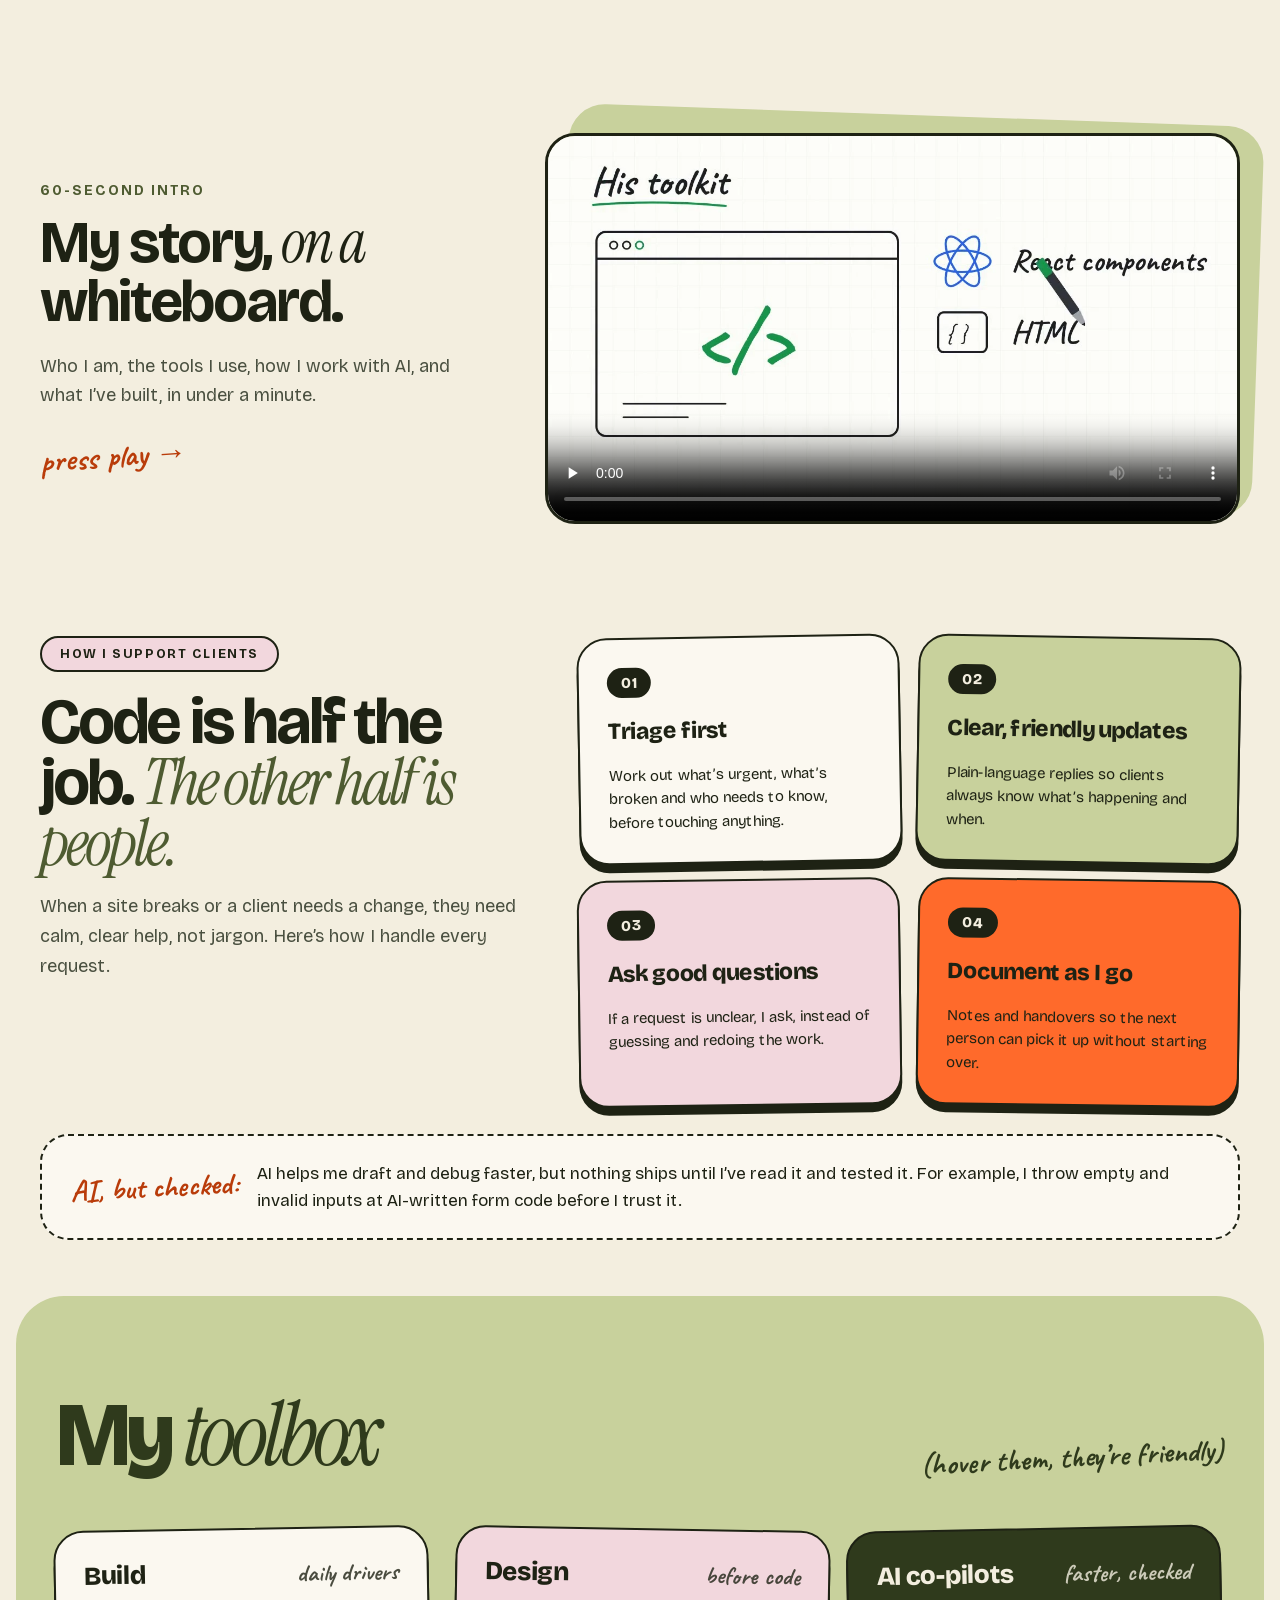
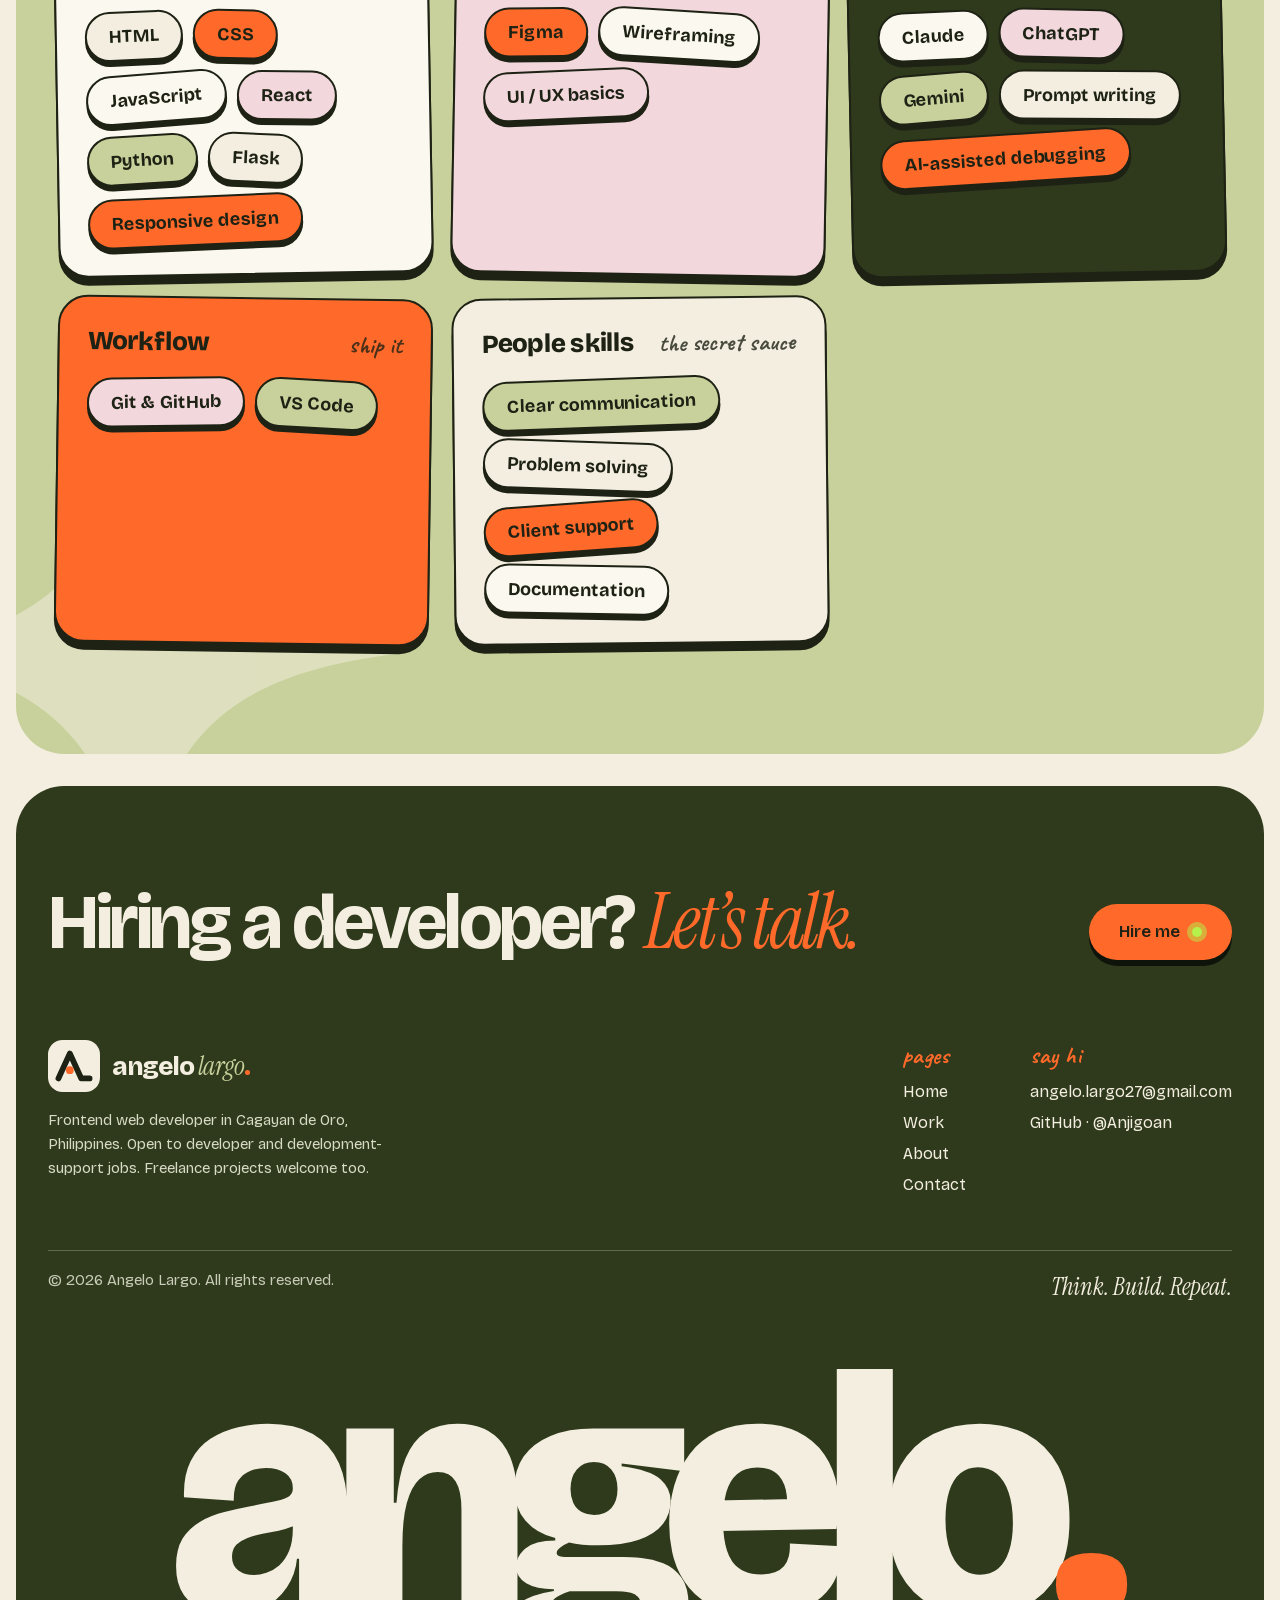
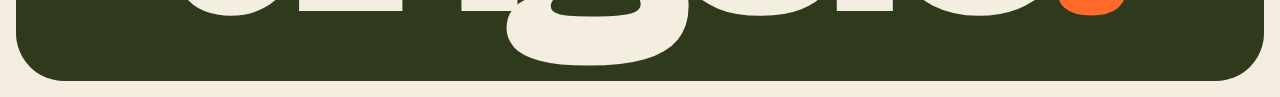
==== commit a018221f: "Restore HD image quality Rebuild every WebP from the originals at higher quality, and add full-size " ====
--- a/index.html
+++ b/index.html
@@ -26,7 +26,6 @@
   <meta name="twitter:image:alt" content="Angelo Largo logo on business cards, an app icon and a sticker">
   <link rel="icon" href="/assets/favicon.svg" type="image/svg+xml">
   <link rel="apple-touch-icon" href="/assets/apple-touch-icon.png">
-  <link rel="preload" href="/assets/fonts/bricolage-grotesque.woff2" as="font" type="font/woff2" crossorigin>
   <link rel="preload" as="image" type="image/webp" imagesrcset="/assets/angelo-hero-360.webp 360w, /assets/angelo-hero-540.webp 540w, /assets/angelo-hero-603.webp 603w" imagesizes="(max-width: 860px) 310px, 395px" fetchpriority="high">
   <link rel="stylesheet" href="/styles.css">
   <script type="application/ld+json">
@@ -216,7 +215,7 @@
     <p class="hand statement-hello tilt-left">hey, I’m Angelo —</p>
     <h2>
       I design &amp; build websites with <span class="it text-olive">personality</span>
-      <img class="statement-photo" src="/assets/angelo-peace-340.webp" alt="Angelo smiling and making a peace sign" width="340" height="170">
+      <img class="statement-photo" src="/assets/angelo-peace-480.webp" alt="Angelo smiling and making a peace sign" width="480" height="240">
       — responsive, fast, and shipped with <span class="statement-ai">AI</span> as my co-pilot.
     </h2>
     <div class="btn-row">
@@ -242,7 +241,7 @@
     <div class="bento">
       <a class="work-tile work-tile--wide" href="/work" style="--tile-bg:#ffd3c4;--tile-title:38px">
         <div class="work-tile-media">
-          <img src="/assets/project-flirt-it-1200.webp" srcset="/assets/project-flirt-it-640.webp 640w, /assets/project-flirt-it-1200.webp 1200w" sizes="(max-width: 860px) calc(100vw - 44px), 690px" alt="Flirt-It dating app: swipe, match and chat screens" width="1800" height="1125" loading="lazy">
+          <img src="/assets/project-flirt-it-1800.webp" srcset="/assets/project-flirt-it-640.webp 640w, /assets/project-flirt-it-1200.webp 1200w, /assets/project-flirt-it-1800.webp 1800w" sizes="(max-width: 860px) calc(100vw - 44px), 690px" alt="Flirt-It dating app: swipe, match and chat screens" width="1800" height="1125" loading="lazy">
           <span class="work-tile-index">01</span>
         </div>
         <div class="work-tile-body">
@@ -260,7 +259,7 @@
 
       <a class="work-tile work-tile--narrow work-tile--dark" href="/work" style="--tile-title:32px">
         <div class="work-tile-media work-tile-media--fill">
-          <img src="/assets/project-mdo-xcca-1200.webp" srcset="/assets/project-mdo-xcca-640.webp 640w, /assets/project-mdo-xcca-1200.webp 1200w" sizes="(max-width: 860px) calc(100vw - 44px), 690px" alt="MDO-XCCA collection dashboard, details redacted" width="1800" height="1125" loading="lazy">
+          <img src="/assets/project-mdo-xcca-1800.webp" srcset="/assets/project-mdo-xcca-640.webp 640w, /assets/project-mdo-xcca-1200.webp 1200w, /assets/project-mdo-xcca-1800.webp 1800w" sizes="(max-width: 860px) calc(100vw - 44px), 690px" alt="MDO-XCCA collection dashboard, details redacted" width="1800" height="1125" loading="lazy">
           <span class="work-tile-index">02</span>
         </div>
         <div class="work-tile-body">
@@ -274,7 +273,7 @@
 
       <a class="work-tile work-tile--wide" href="/work" style="--tile-bg:var(--color-olive)">
         <div class="work-tile-media">
-          <img src="/assets/project-brand-1200.webp" srcset="/assets/project-brand-640.webp 640w, /assets/project-brand-1200.webp 1200w" sizes="(max-width: 860px) calc(100vw - 44px), 690px" alt="Angelo Largo brand identity on cards, app icon and sticker" width="1800" height="1125" loading="lazy">
+          <img src="/assets/project-brand-1800.webp" srcset="/assets/project-brand-640.webp 640w, /assets/project-brand-1200.webp 1200w, /assets/project-brand-1800.webp 1800w" sizes="(max-width: 860px) calc(100vw - 44px), 690px" alt="Angelo Largo brand identity on cards, app icon and sticker" width="1800" height="1125" loading="lazy">
           <span class="work-tile-index">03</span>
         </div>
         <div class="work-tile-body">
@@ -303,7 +302,7 @@
       <p class="hand">press play →</p>
     </div>
     <div class="intro-media">
-      <div class="video-frame"><video src="/assets/intro.mp4" poster="/assets/intro-poster-960.webp" controls playsinline preload="none" aria-label="Whiteboard explainer video about Angelo Largo"><track kind="captions" src="/assets/intro.vtt" srclang="en" label="English"></video></div>
+      <div class="video-frame"><video src="/assets/intro.mp4" poster="/assets/intro-poster-1280.webp" controls playsinline preload="none" aria-label="Whiteboard explainer video about Angelo Largo"><track kind="captions" src="/assets/intro.vtt" srclang="en" label="English"></video></div>
     </div>
   </section>
 
--- a/styles.css
+++ b/styles.css
@@ -9,6 +9,13 @@
 }
 
 @font-face {
+  font-family: "Instrument Fallback";
+  font-style: italic;
+  src: local("Georgia Italic"), local("Times New Roman Italic");
+  size-adjust: 84%;
+}
+
+@font-face {
   font-family: "Bricolage Grotesque";
   font-style: normal;
   font-weight: 300 800;
@@ -37,7 +44,7 @@
 
 :root {
   --font-body: "Bricolage Grotesque", "Bricolage Fallback", system-ui, sans-serif;
-  --font-accent: "Instrument Serif", Georgia, serif;
+  --font-accent: "Instrument Serif", "Instrument Fallback", Georgia, serif;
   --font-hand: "Caveat", cursive;
 
   --color-ink: #1e2214;
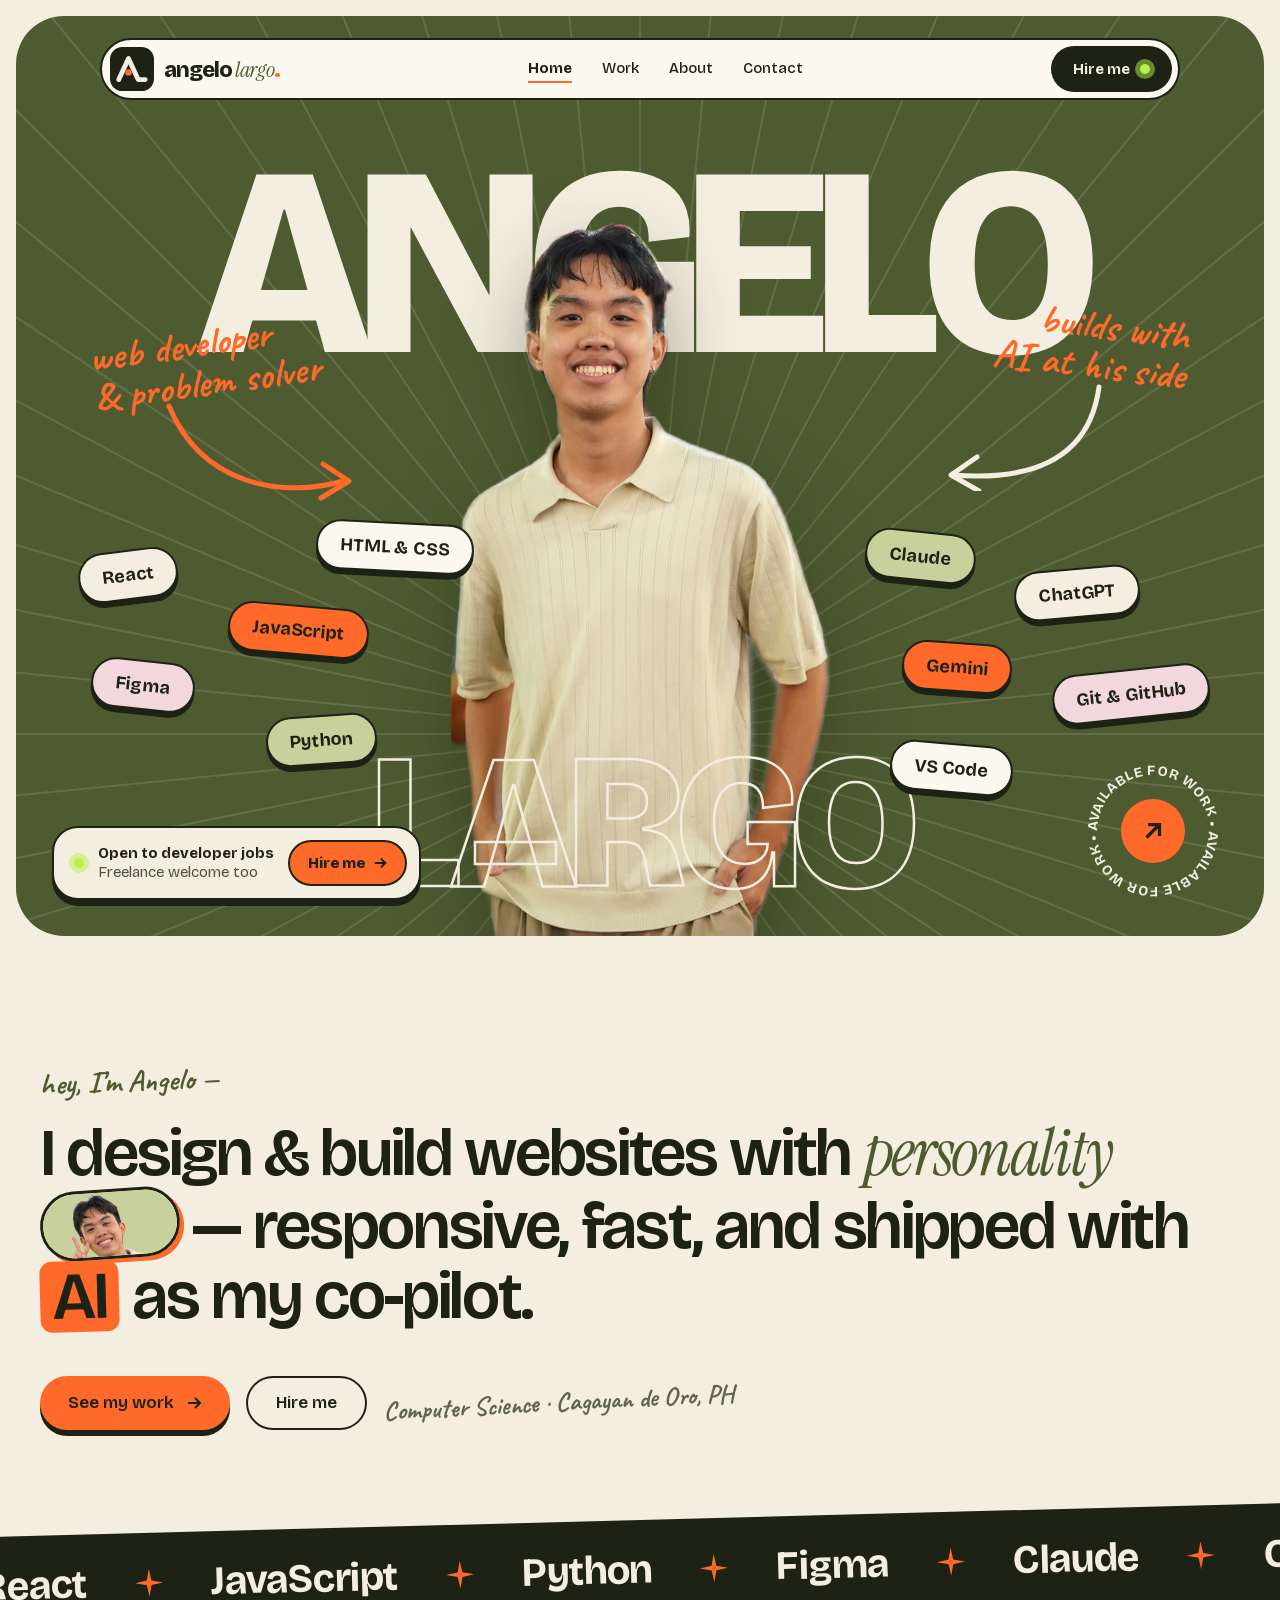
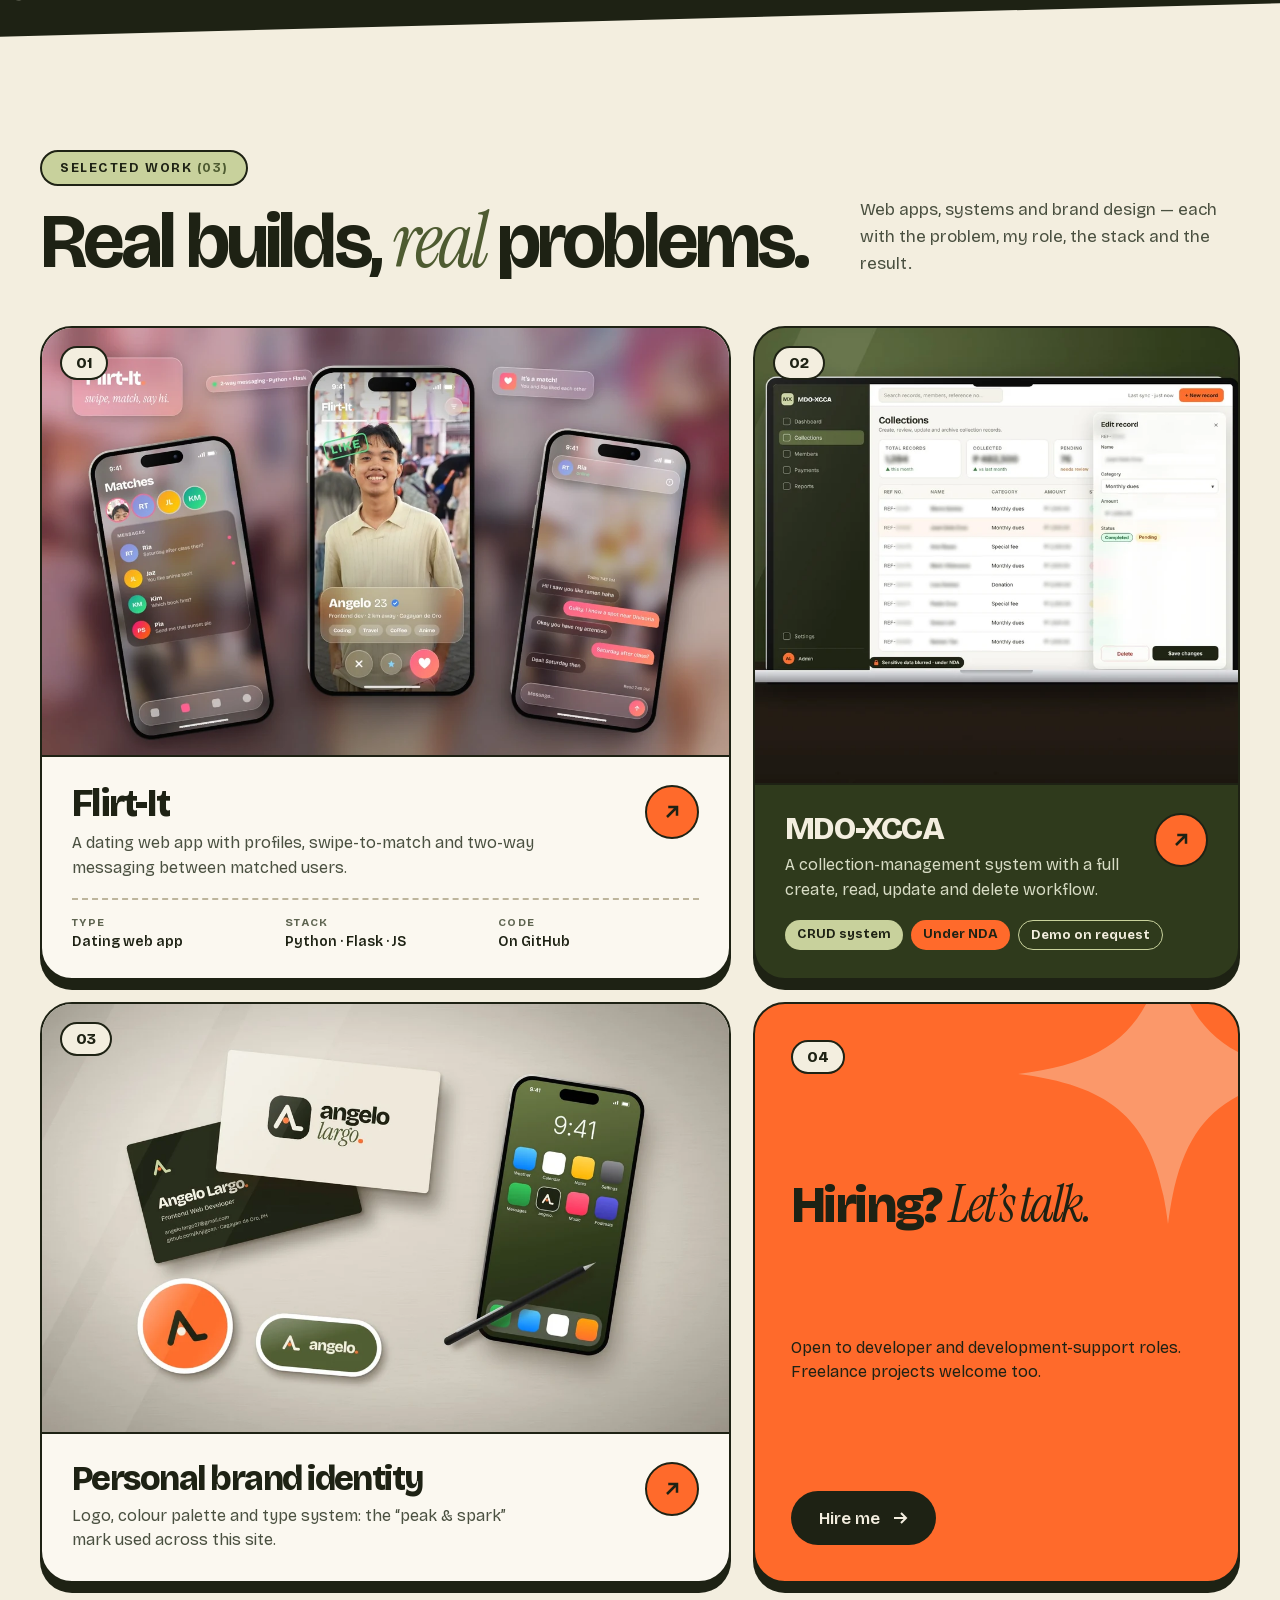
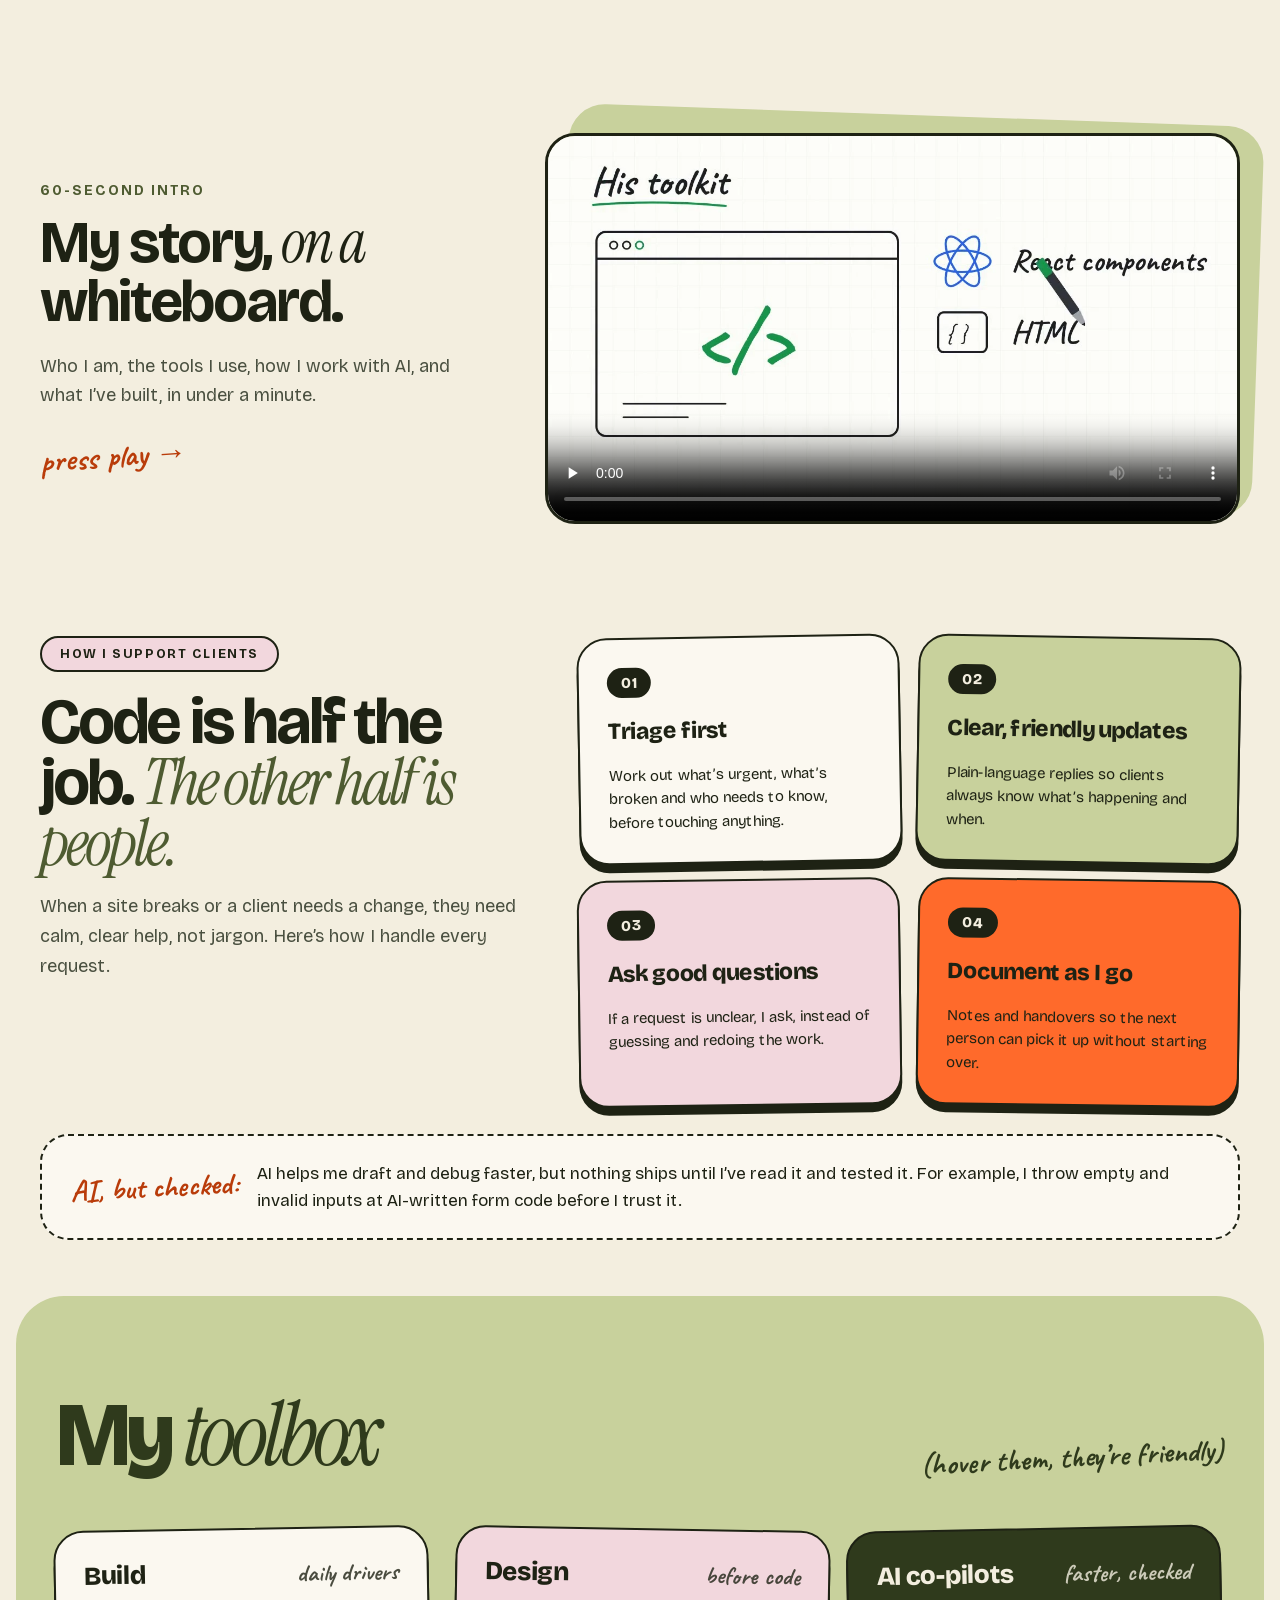
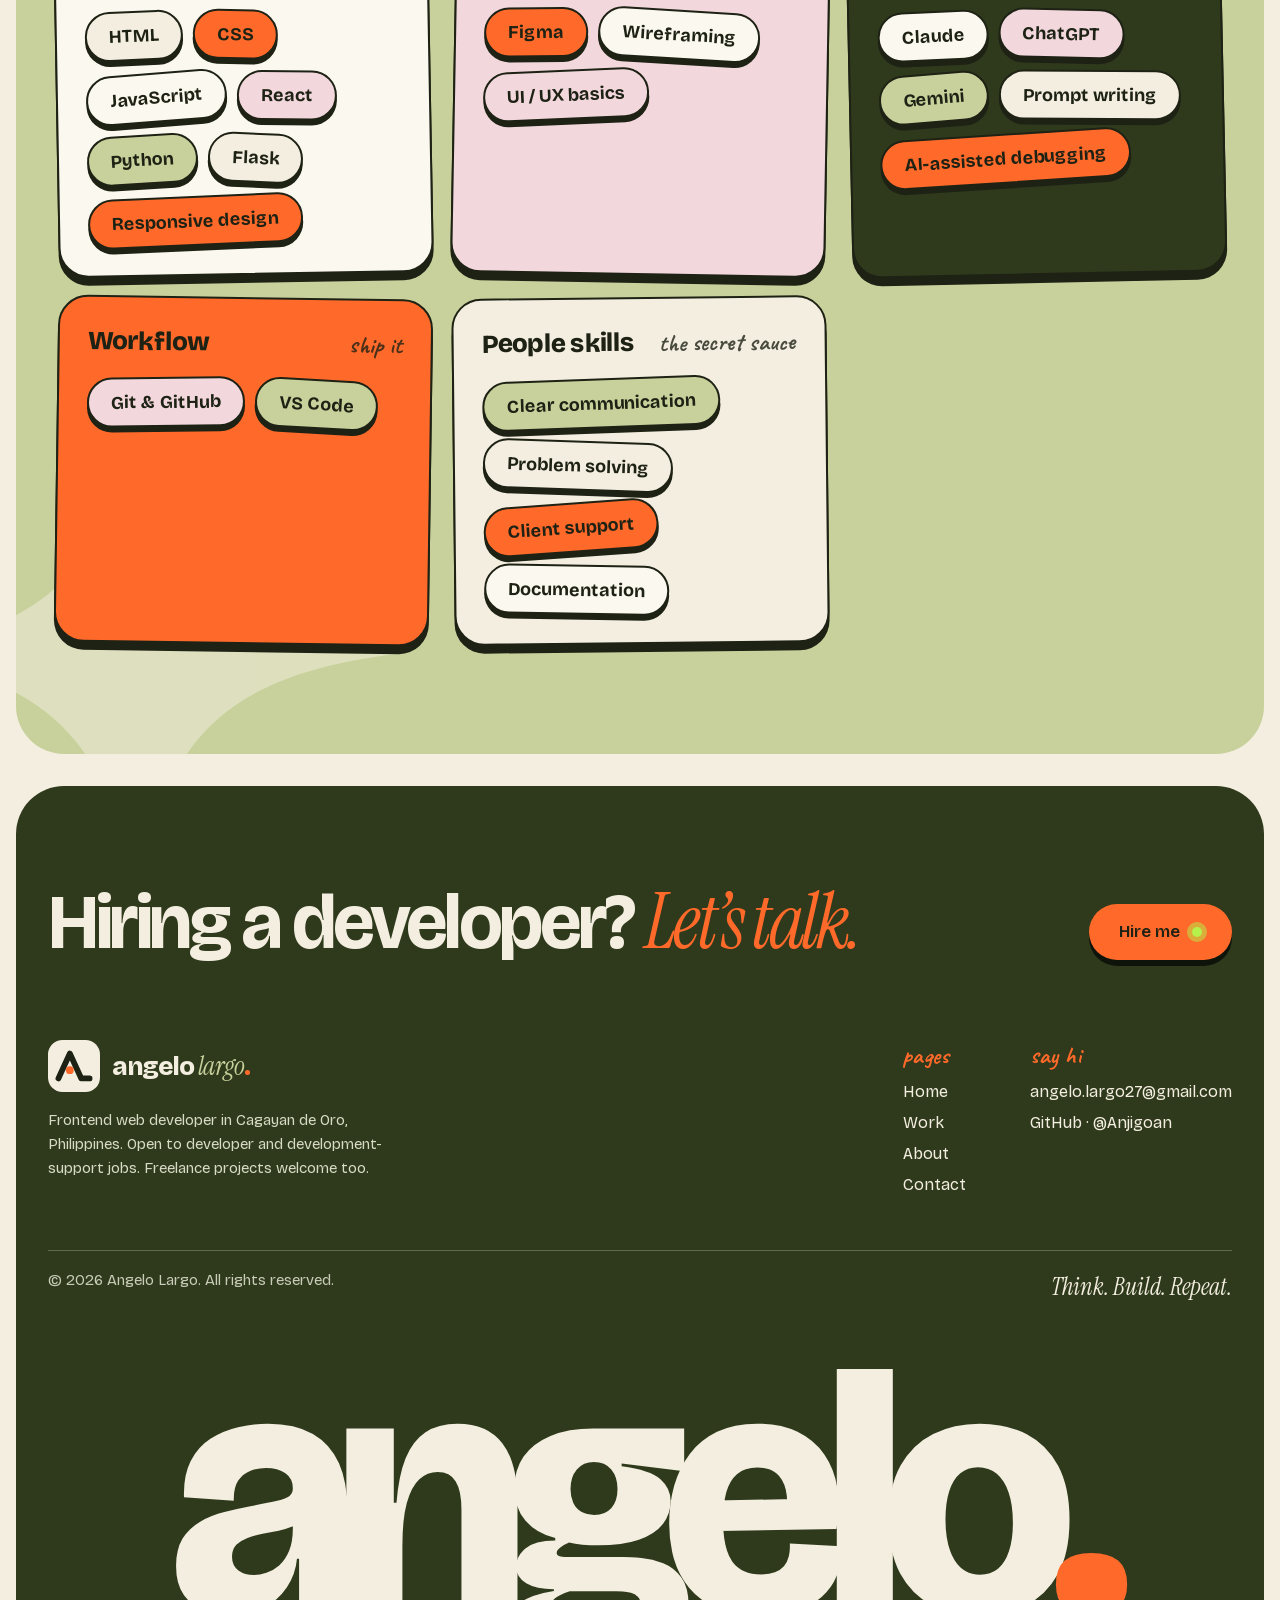
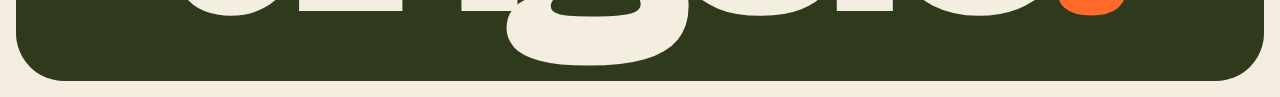
==== commit d11caa7c: "Serve AVIF main images to speed up phones The hero and About poster keep the same quality at about 4" ====
--- a/index.html
+++ b/index.html
@@ -26,7 +26,7 @@
   <meta name="twitter:image:alt" content="Angelo Largo logo on business cards, an app icon and a sticker">
   <link rel="icon" href="/assets/favicon.svg" type="image/svg+xml">
   <link rel="apple-touch-icon" href="/assets/apple-touch-icon.png">
-  <link rel="preload" as="image" type="image/webp" imagesrcset="/assets/angelo-hero-360.webp 360w, /assets/angelo-hero-540.webp 540w, /assets/angelo-hero-603.webp 603w" imagesizes="(max-width: 860px) 310px, 395px" fetchpriority="high">
+  <link rel="preload" as="image" type="image/avif" imagesrcset="/assets/angelo-hero-360.avif 360w, /assets/angelo-hero-540.avif 540w, /assets/angelo-hero-603.avif 603w" imagesizes="(max-width: 860px) 310px, 395px" fetchpriority="high">
   <link rel="stylesheet" href="/styles.css">
   <script type="application/ld+json">
   {
@@ -166,7 +166,7 @@
 
       <h1 class="hero-title"><span class="hero-name"><span class="rise" style="--delay:0.15s">A</span><span class="rise" style="--delay:0.23s">N</span><span class="rise" style="--delay:0.31s">G</span><span class="rise" style="--delay:0.39s">E</span><span class="rise" style="--delay:0.47s">L</span><span class="rise" style="--delay:0.55s">O</span></span> <span class="hero-surname fade" style="--delay:1.5s"><span>L</span><span>A</span><span>R</span><span>G</span><span>O</span></span><span class="visually-hidden">, frontend web developer</span></h1>
 
-      <img class="hero-portrait" src="/assets/angelo-hero-603.webp" srcset="/assets/angelo-hero-360.webp 360w, /assets/angelo-hero-540.webp 540w, /assets/angelo-hero-603.webp 603w" sizes="(max-width: 860px) 310px, 395px" alt="Angelo Largo smiling, hands in pockets" width="603" height="1100" fetchpriority="high">
+      <picture><source type="image/avif" srcset="/assets/angelo-hero-360.avif 360w, /assets/angelo-hero-540.avif 540w, /assets/angelo-hero-603.avif 603w" sizes="(max-width: 860px) 310px, 395px"><img class="hero-portrait" src="/assets/angelo-hero-603.webp" srcset="/assets/angelo-hero-360.webp 360w, /assets/angelo-hero-540.webp 540w, /assets/angelo-hero-603.webp 603w" sizes="(max-width: 860px) 310px, 395px" alt="Angelo Largo smiling, hands in pockets" width="603" height="1100" fetchpriority="high"></picture>
 
       <div class="hero-note hero-note--left">
         <p class="hand pop" style="--rot:-8deg;--delay:1.6s">web developer<br>&amp; problem solver</p>
